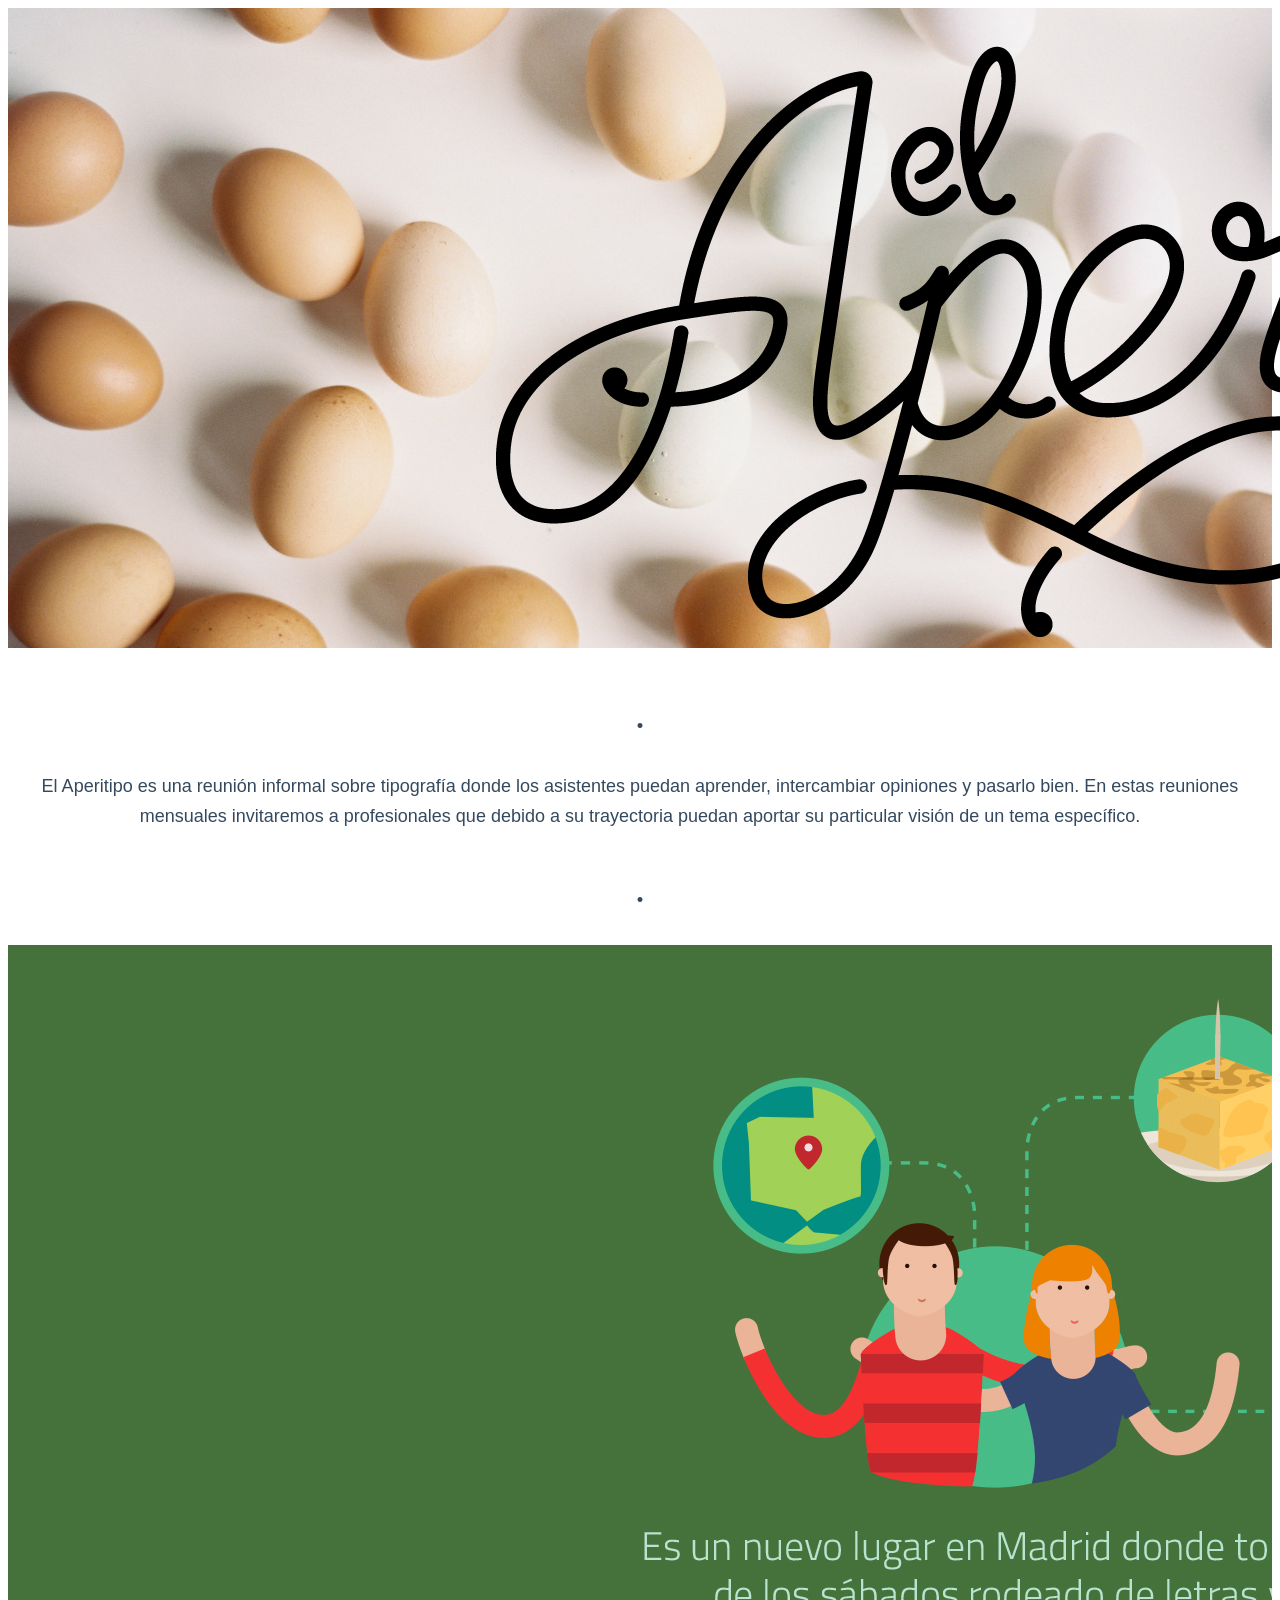
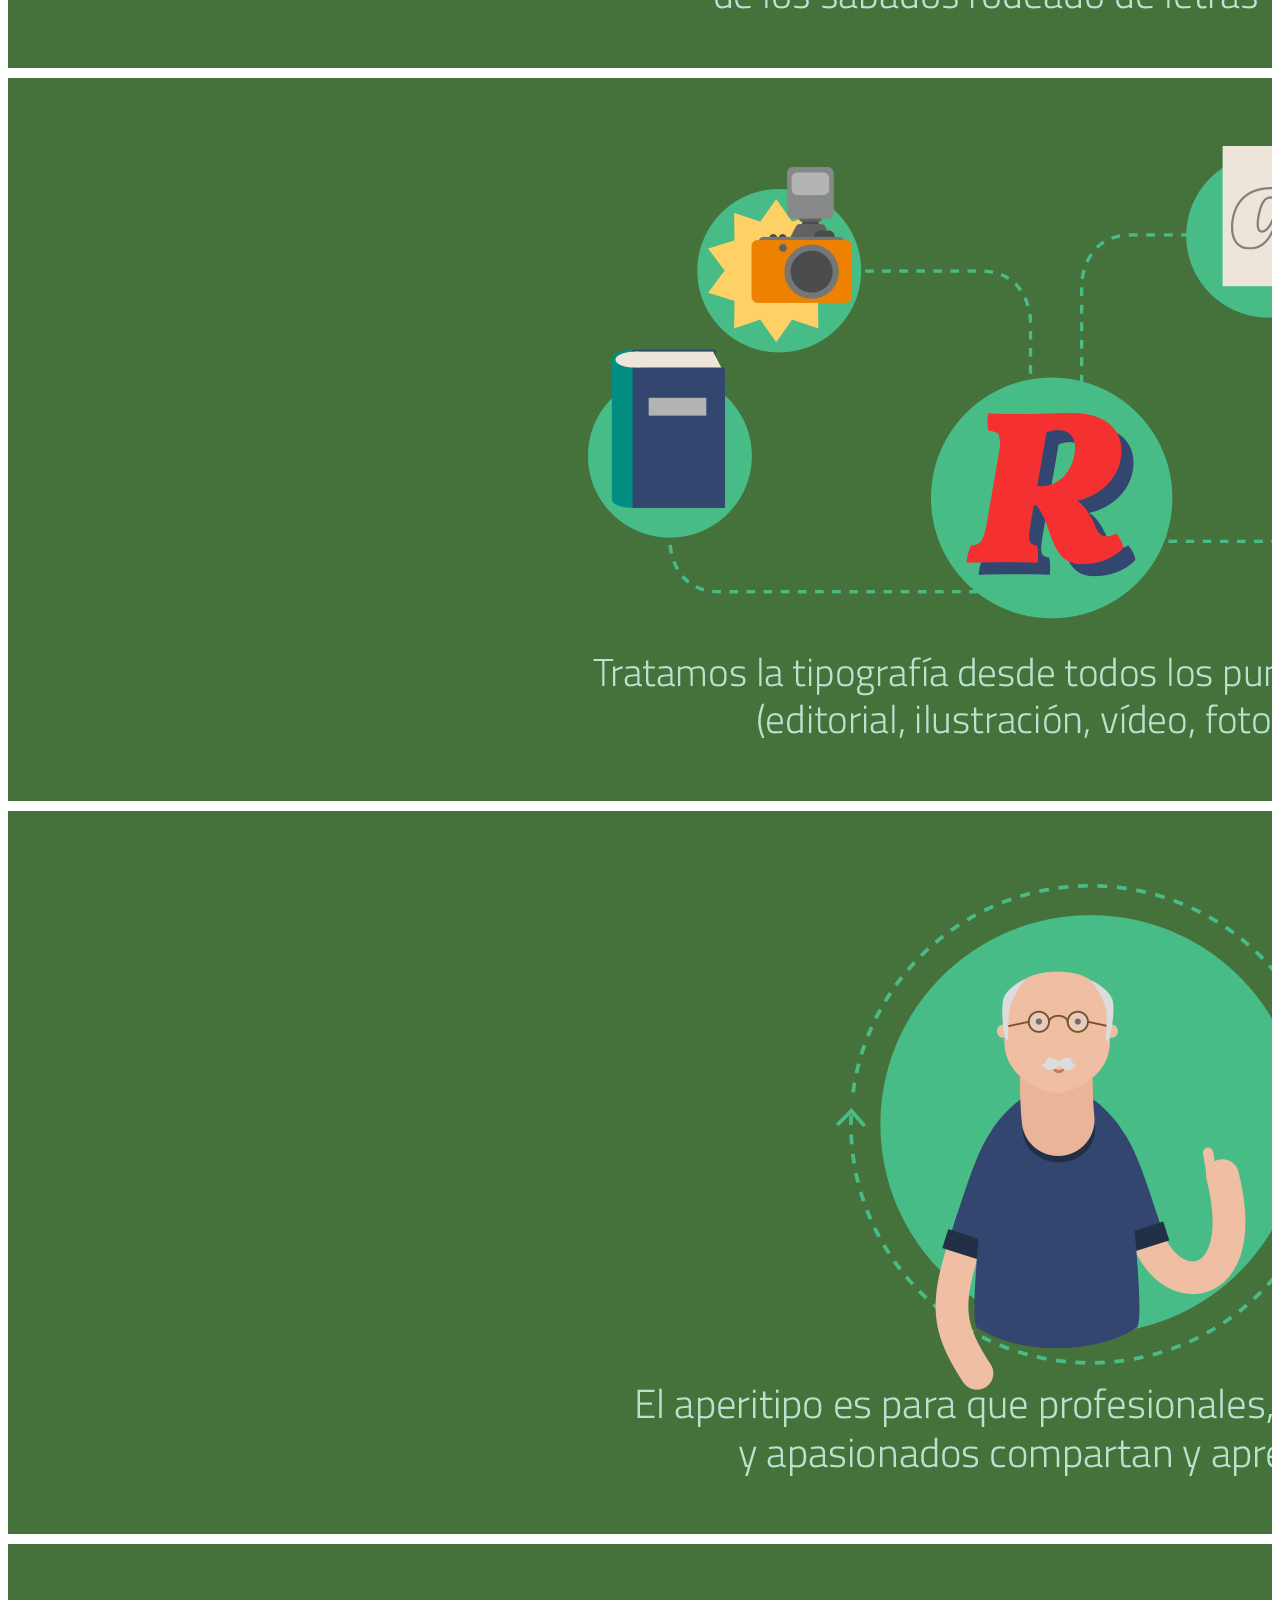
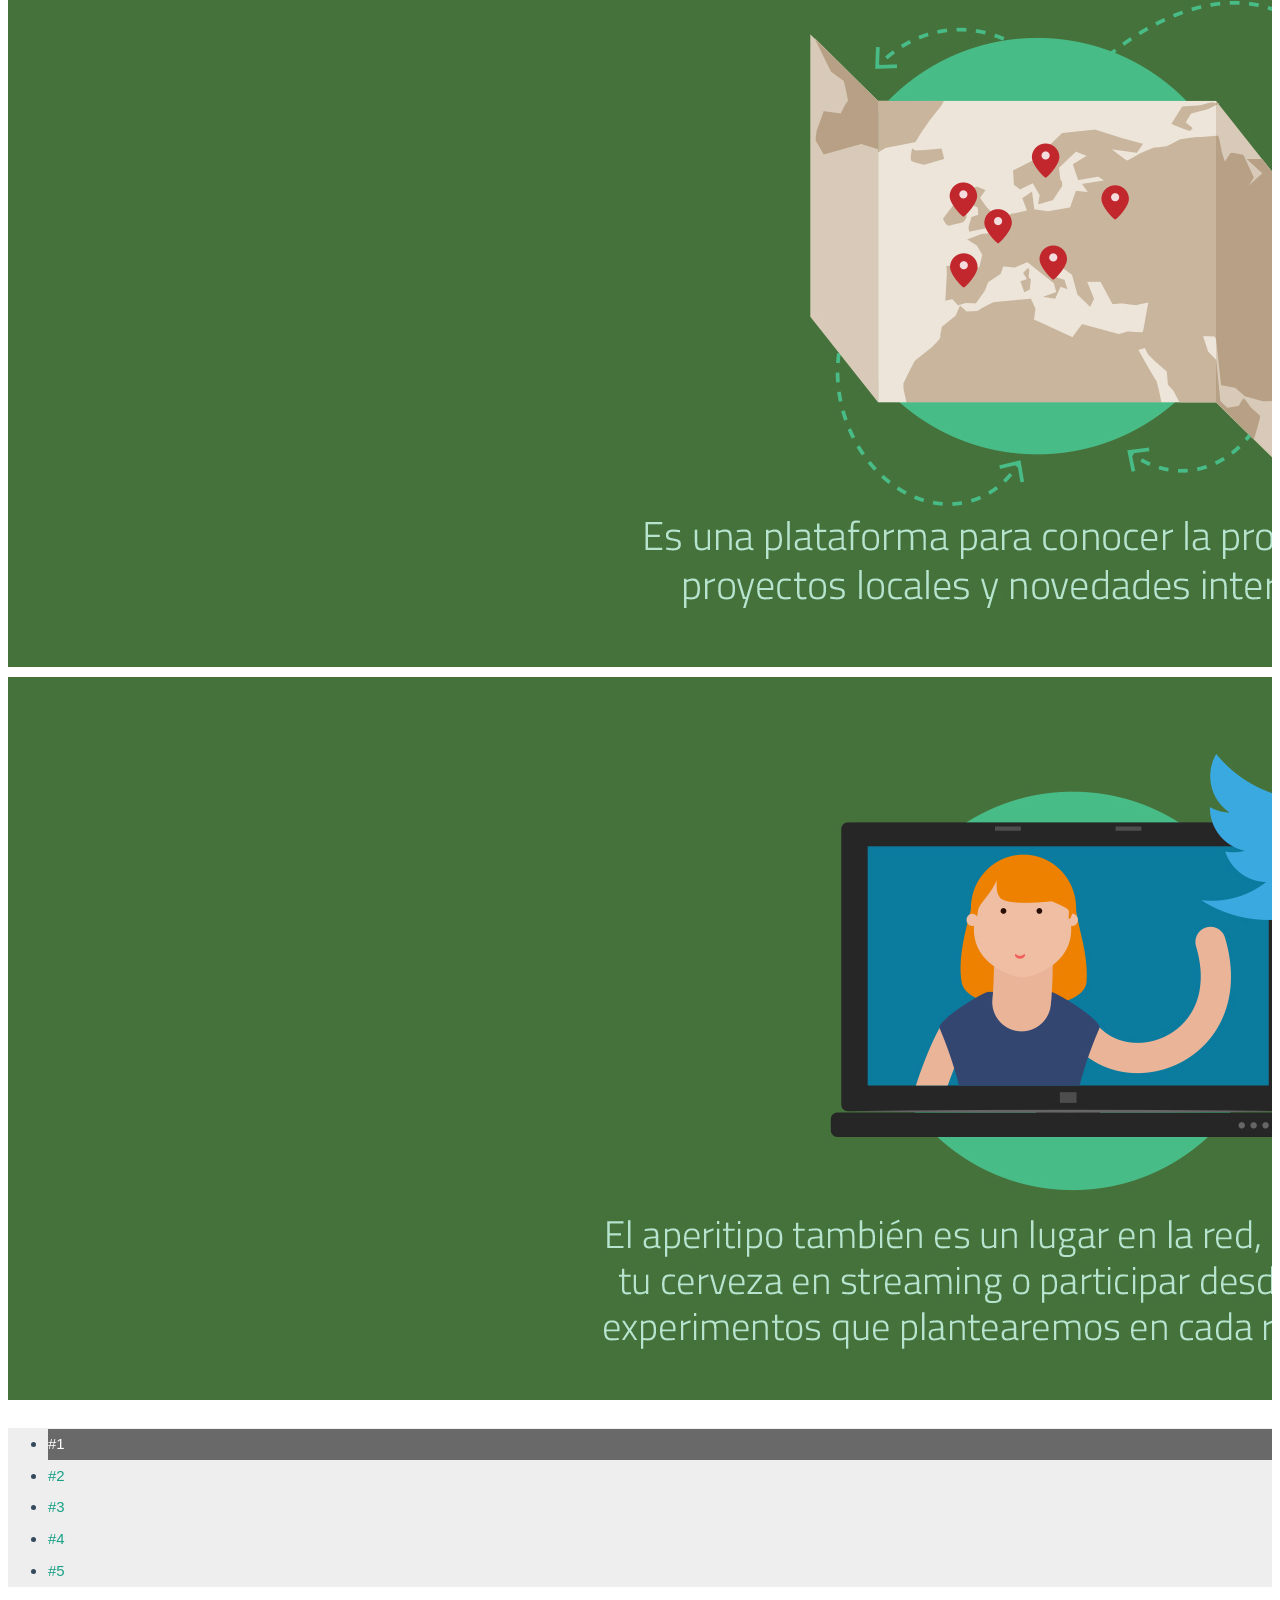
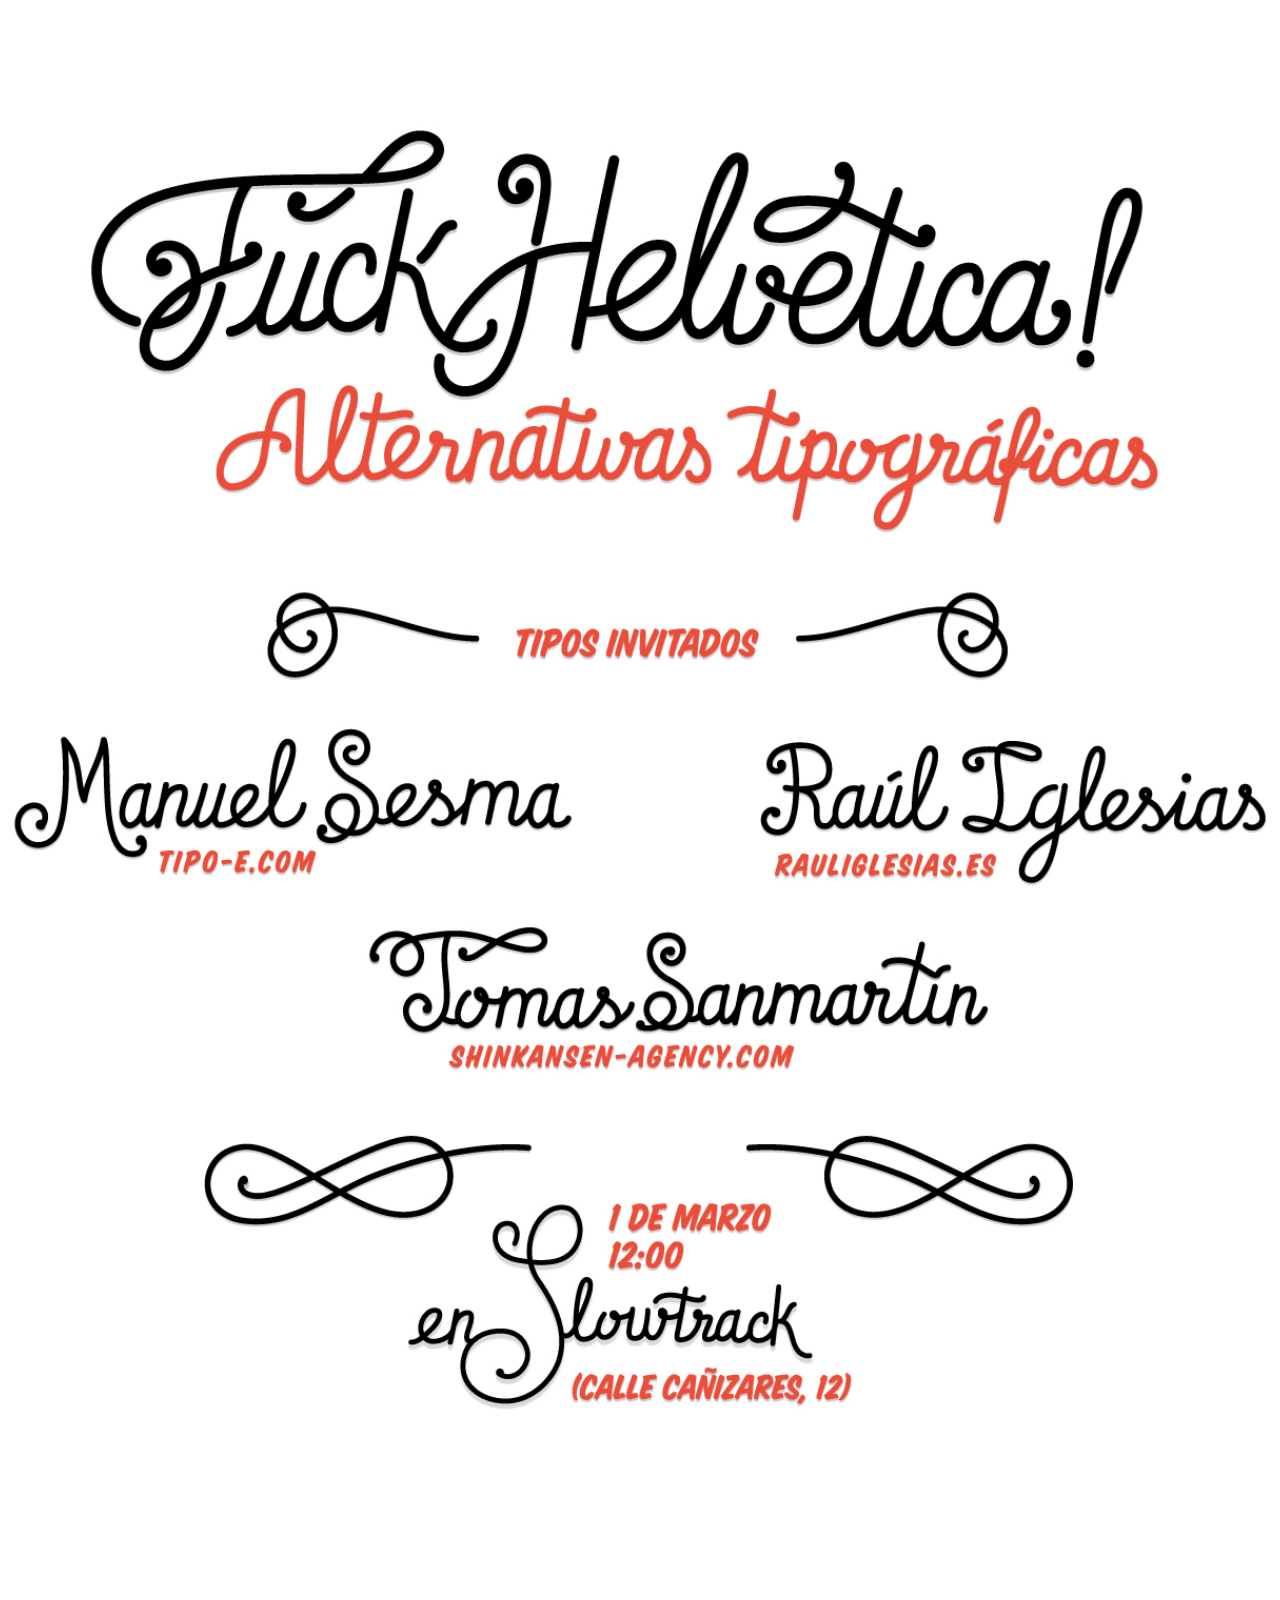
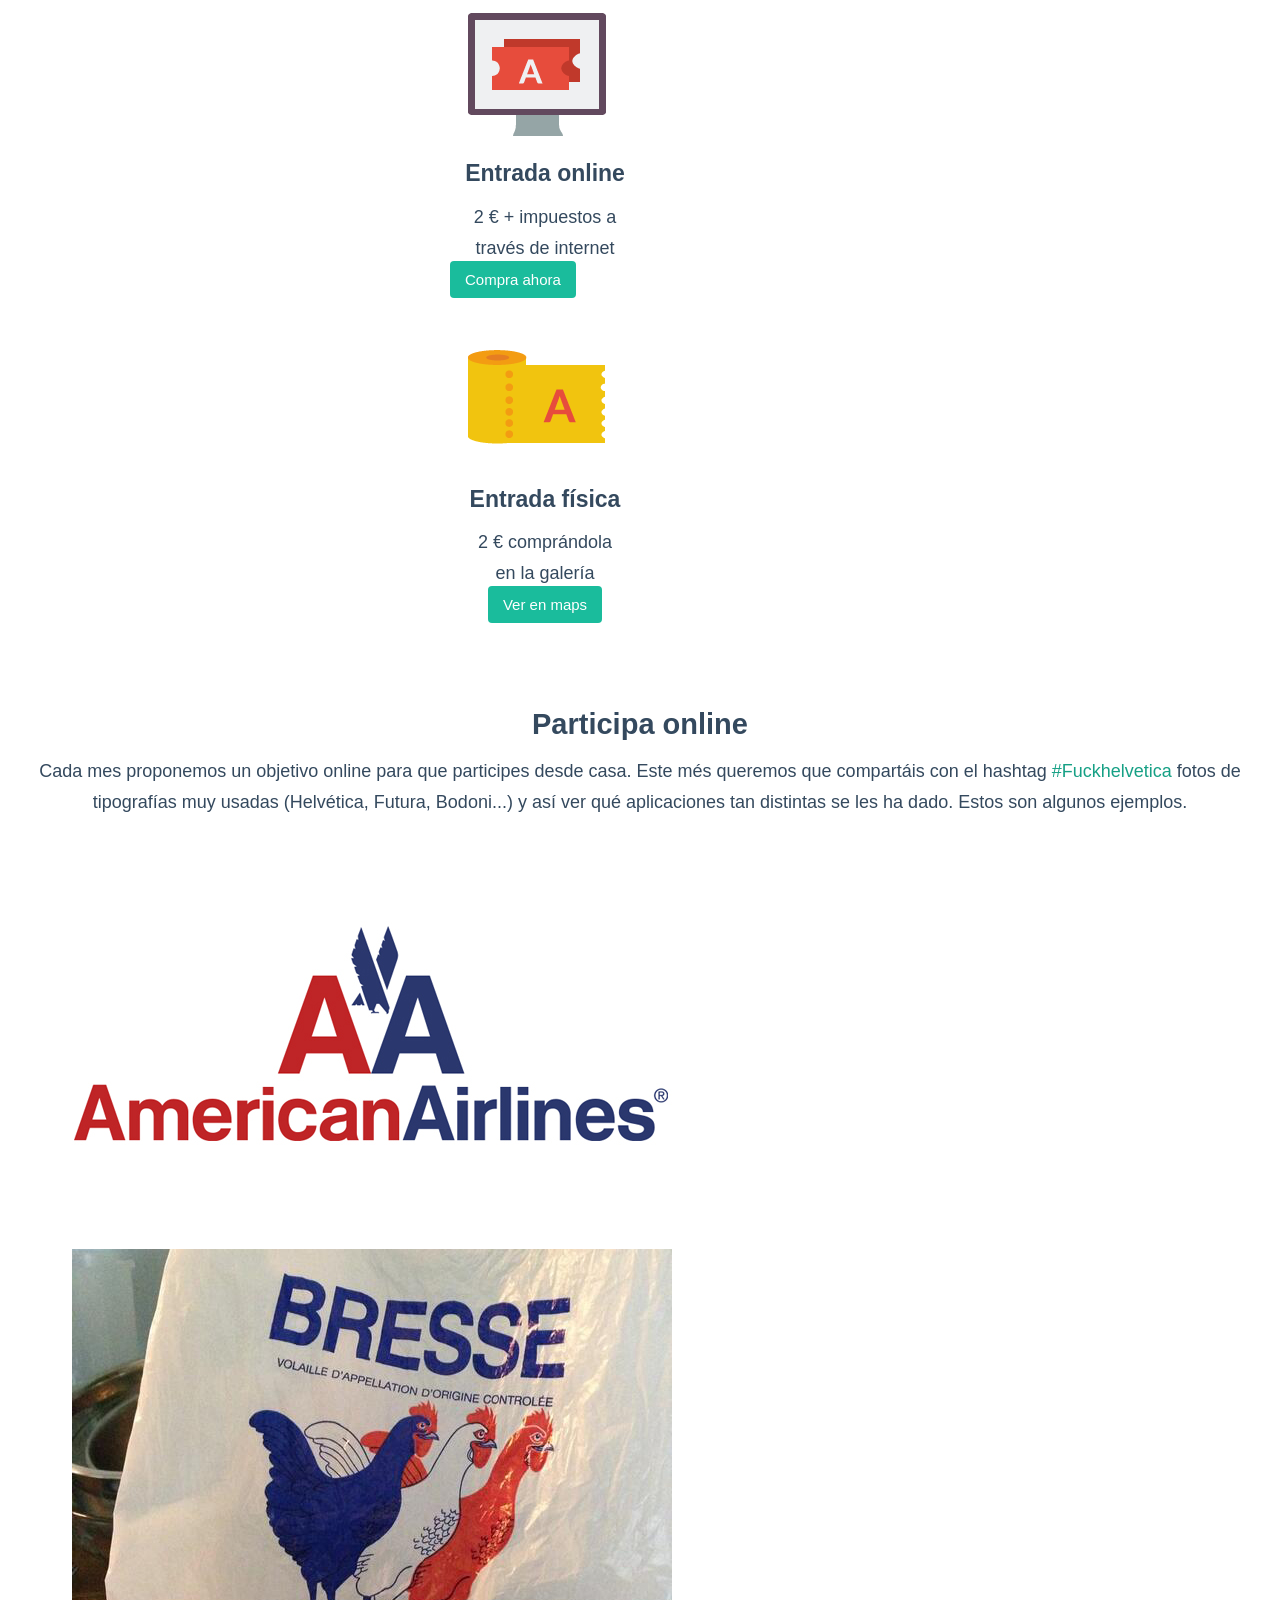
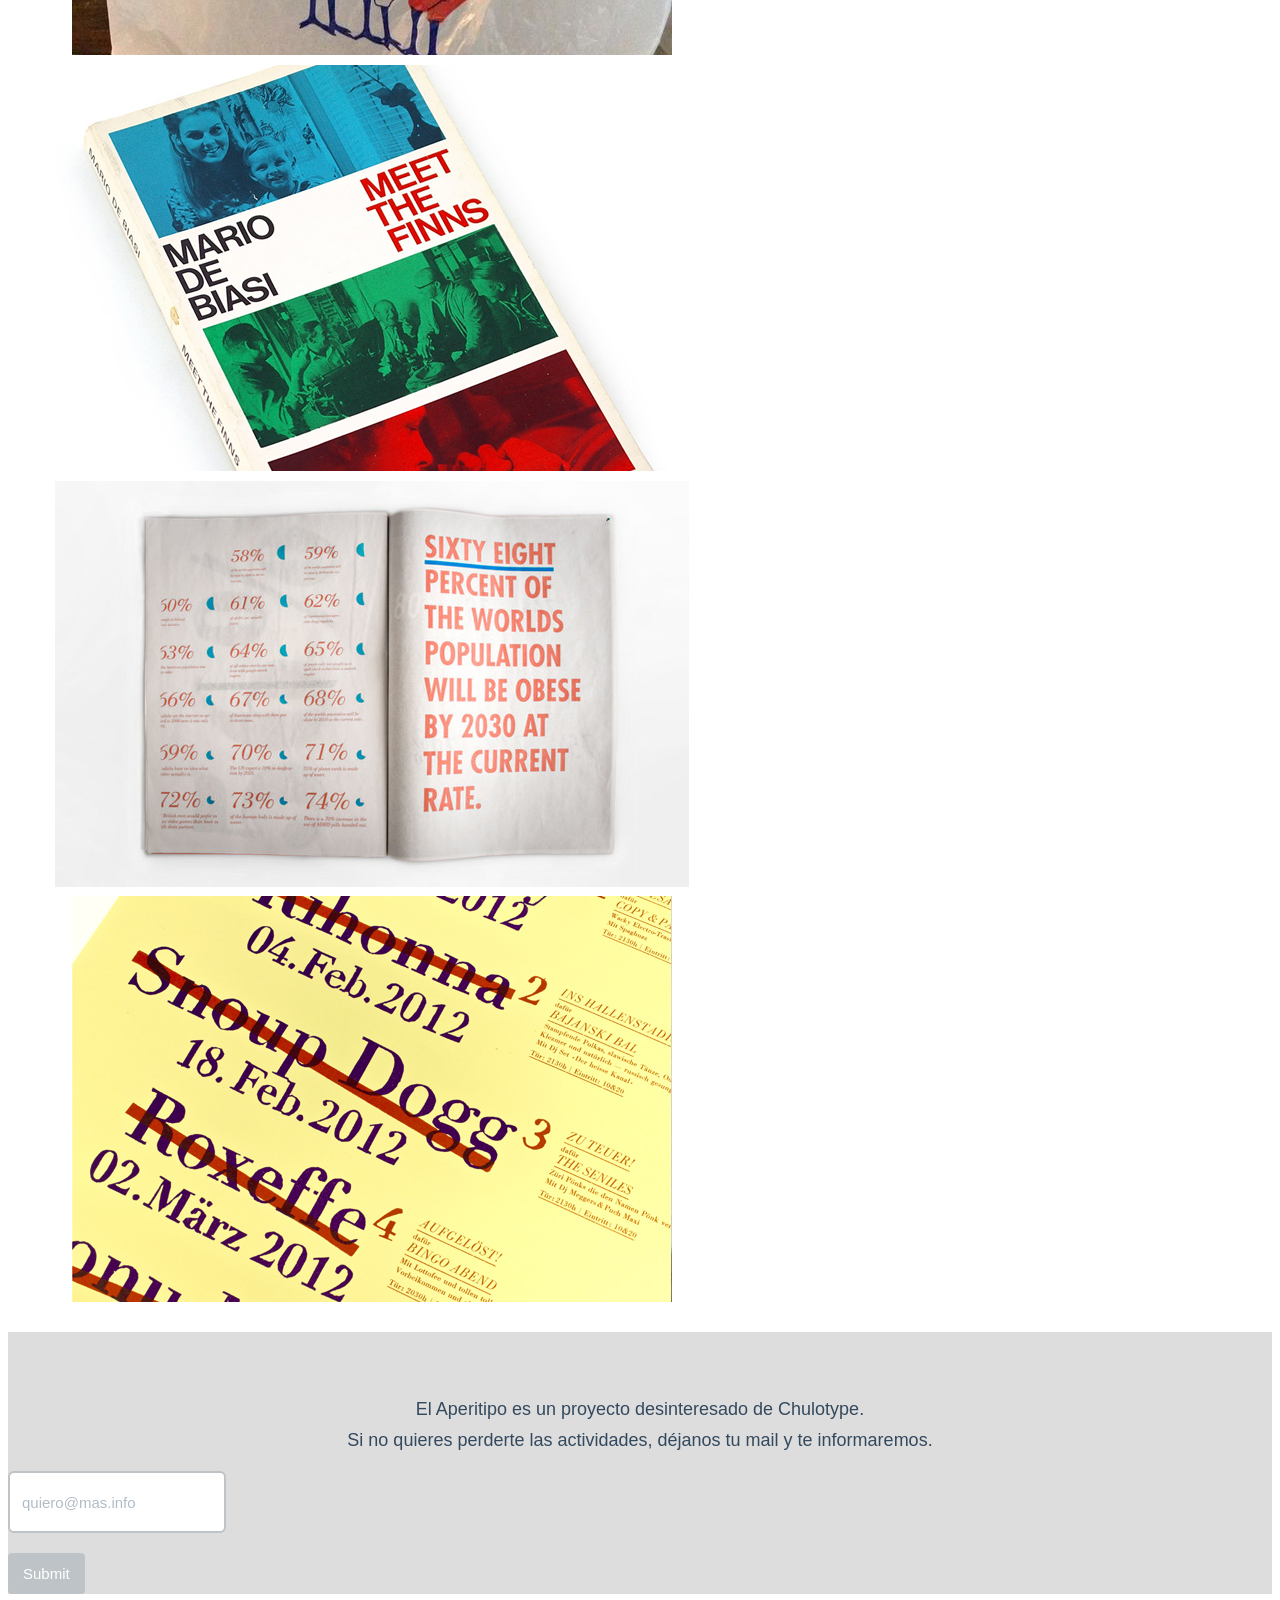
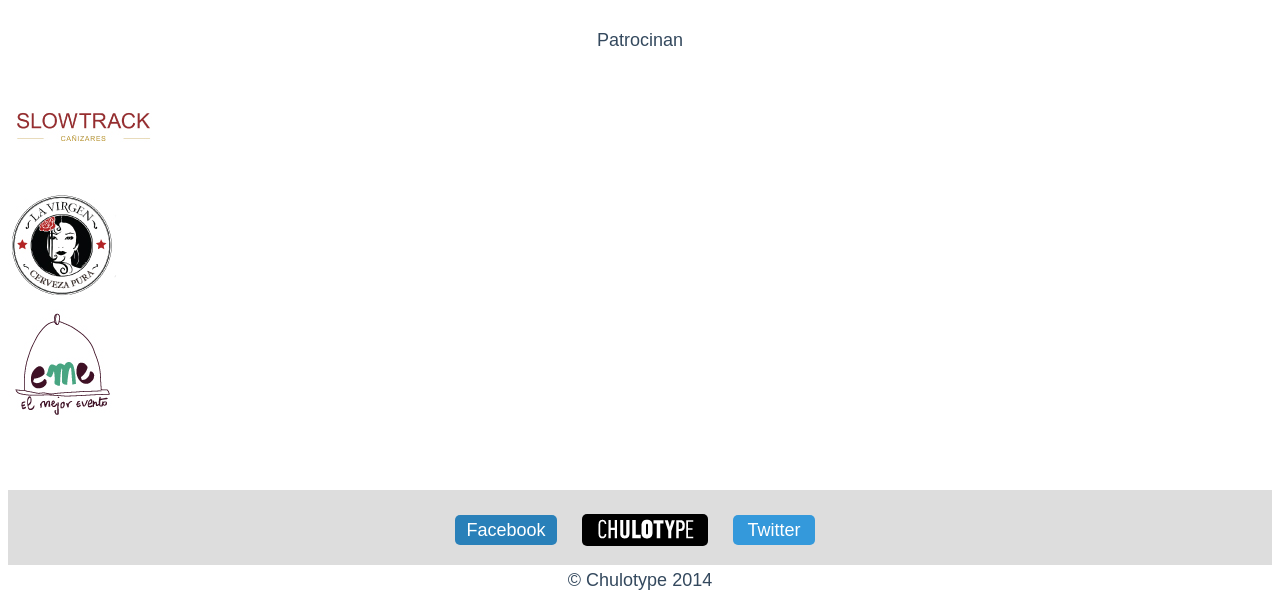
==== index.html @ cc724da4 "a" ====
<!DOCTYPE html>
<html lang="en">
  <head>
    <meta charset="utf-8">
    <meta http-equiv="X-UA-Compatible" content="IE=edge">
    <meta name="viewport" content="width=device-width, initial-scale=1">
    <title>El Aperitipo</title>

    <!-- Bootstrap -->
    <link href="css/bootstrap.min.css" rel="stylesheet">
     <link href="css/flat-ui.css" rel="stylesheet">
     <link href="css/main.css" rel="stylesheet">

     <link rel="shortcut icon" href="img/favicon.ico">

    <!-- HTML5 Shim and Respond.js IE8 support of HTML5 elements and media queries -->
    <!-- WARNING: Respond.js doesn't work if you view the page via file:// -->
    <!--[if lt IE 9]>
      <script src="https://oss.maxcdn.com/libs/html5shiv/3.7.0/html5shiv.js"></script>
      <script src="https://oss.maxcdn.com/libs/respond.js/1.4.2/respond.min.js"></script>
    <![endif]-->
  </head>
  <body>

    <div> 
      <img class="topimg" src="img/header.jpg" />
      <div class="toppngcontainer col-sm-8"> <img class="toppng img-responsive center-block" src="img/aperitipo.png"></div>
	  <a class="facebook" href="https://facebook.com/chulotype"><img src="img/facebook.png" /></a>
	  <a class="twitter" href="https://twitter.com/chulotype"><img src="img/twitter.png" /></a>
    <a class="entradas" href="https://twitter.com/chulotype">Entradas</a>
	  <!-- <div class="twitter">T</div> Could be also a div, or whatever. -->
    </div>

<!-- inicio nav -->

    <!-- <div class="container col-md-8 col-md-offset-2 col-sm-8 col-sm-offset-2 col-xs-12" style="margin-top:20px;">
      <div class="header">
        <ul class="nav nav-pills pull-right">
          <li class="active"><a href="#">Home</a></li>
          <li><a href="#">About</a></li>
          <li><a href="#">Contact</a></li>
        </ul>
        <h3 class="text-muted">Project name</h3>
      </div>
    </div> -->
<!-- FIN nav -->


<!-- <div class="container col-md-8 col-md-offset-2 col-sm-8 col-sm-offset-2 col-xs-12"> -->
<div class="container col-md-12 col-sm-12 col-xs-12 col-lg-12">

      <div class="row marketing">
        <div class="col-xs-10 col-xs-offset-1 col-sm-10 col-sm-offset-1 col-md-6 col-md-offset-3 col-lg-6 col-lg-offset-3">
          <p class="centrado margintop puntito">.</p>
          <p class="centrado margintop">El Aperitipo es una reunión informal sobre tipografía donde los asistentes puedan aprender, intercambiar opiniones y pasarlo bien. En estas reuniones mensuales invitaremos a profesionales que debido a su trayectoria puedan aportar su particular visión de un tema específico.</p>
          <p class="centrado margintop marginbottom puntito">.</p>
        </div>
      </div>

<!-- <div class="container col-xs-12 col-xs-offset-0 col-sm-10 col-sm-offset-1 col-md-10 col-md-offset-1 col-lg-9 col-lg-offset-1"> -->
    <div id="myCarousel" class="carousel slide" data-ride="carousel">
    
      <!-- Wrapper for slides -->
      <div class="carousel-inner">
      
        <div class="item active">
          <img src="img/ilus1.jpg">
           <div class="carousel-caption">
            <!-- <h3>Headline</h3>
            <p>Lorem ipsum dolor sit amet, consetetur sadipscing elitr, sed diam nonumy eirmod tempor invidunt ut labore et dolore magna aliquyam erat, sed diam voluptua. Lorem ipsum dolor sit amet, consetetur sadipscing elitr, sed diam nonumy eirmod tempor invidunt ut labore et dolore magna aliquyam erat, sed diam voluptua. <a href="http://sevenx.de/demo/bootstrap-carousel/" target="_blank" class="label label-danger">Bootstrap 3 - Carousel Collection</a></p> -->
          </div>
        </div><!-- End Item -->
 
         <div class="item">
          <img src="img/ilus2.jpg">
           <div class="carousel-caption">
            <!-- <h3>Headline</h3>
            <p>Lorem ipsum dolor sit amet, consetetur sadipscing elitr, sed diam nonumy eirmod tempor invidunt ut labore et dolore magna aliquyam erat, sed diam voluptua. Lorem ipsum dolor sit amet, consetetur sadipscing elitr, sed diam nonumy eirmod tempor invidunt ut labore et dolore magna aliquyam erat, sed diam voluptua. <a href="http://sevenx.de/demo/bootstrap-carousel/" target="_blank" class="label label-danger">Bootstrap 3 - Carousel Collection</a></p> -->
          </div>
        </div><!-- End Item -->
        
        <div class="item">
          <img src="img/ilus3.jpg">
           <div class="carousel-caption">
            <!-- <h3>Headline</h3>
            <p>Lorem ipsum dolor sit amet, consetetur sadipscing elitr, sed diam nonumy eirmod tempor invidunt ut labore et dolore magna aliquyam erat, sed diam voluptua. Lorem ipsum dolor sit amet, consetetur sadipscing elitr, sed diam nonumy eirmod tempor invidunt ut labore et dolore magna aliquyam erat, sed diam voluptua. <a href="http://sevenx.de/demo/bootstrap-carousel/" target="_blank" class="label label-danger">Bootstrap 3 - Carousel Collection</a></p> -->
          </div>
        </div><!-- End Item -->
        
        <div class="item">
          <img src="img/ilus4.jpg">
           <div class="carousel-caption">
            <!-- <h3>Headline</h3>
            <p>Lorem ipsum dolor sit amet, consetetur sadipscing elitr, sed diam nonumy eirmod tempor invidunt ut labore et dolore magna aliquyam erat, sed diam voluptua. Lorem ipsum dolor sit amet, consetetur sadipscing elitr, sed diam nonumy eirmod tempor invidunt ut labore et dolore magna aliquyam erat, sed diam voluptua.</p> -->
          </div>
        </div><!-- End Item -->

        <div class="item">
          <img src="img/ilus5.jpg">
           <div class="carousel-caption">
            <!-- <h3>sexto</h3>
            <p>Lorem ipsum dolor sit amet, consetetur sadipscing elitr, sed diam nonumy eirmod tempor invidunt ut labore et dolore magna aliquyam erat, sed diam voluptua. Lorem ipsum dolor sit amet, consetetur sadipscing elitr, sed diam nonumy eirmod tempor invidunt ut labore et dolore magna aliquyam erat, sed diam voluptua.</p> -->
          </div>
        </div><!-- End Item -->
                
      </div><!-- End Carousel Inner -->


      <ul class="nav nav-pills nav-justified">
          <li data-target="#myCarousel" data-slide-to="0" class="active"><a href="#"><small>#1</small></a></li>
          <li data-target="#myCarousel" data-slide-to="1"><a href="#"><small>#2</small></a></li>
          <li data-target="#myCarousel" data-slide-to="2"><a href="#"><small>#3</small></a></li>
          <li data-target="#myCarousel" data-slide-to="3"><a href="#"><small>#4</small></a></li>
          <li data-target="#myCarousel" data-slide-to="4"><a href="#"><small>#5</small></a></li>
        </ul>


    </div><!-- End Carousel -->
<!-- </div> -->


    </div>

<!-- Cuadros de compra -->


<div class="container marginbottom col-md-8 col-md-offset-2 col-sm-8 col-sm-offset-2 col-xs-12">
<img class="centerimg margintop" src="img/programa.jpg" /></br></br></br>
</div>

<div class="container jumbies">

<div class="jumbiecenterer">

<div class="jumbotron jumby col-md-4 col-sm-4 col-xs-4 column productbox">
    <img src="img/online.png" class="img-responsive">
    <h5 class="producttitle centrado" style="font-size: 23px;">Entrada online</h5>
    <div class="productprice"></div><div class="pricetext centrado">2 € + impuestos a través de internet</div>
	<a href="https://chulotype.yapsody.com/" class="btn btn-primary btn-large btn-block" style="margin-top:10px;" role="button">Compra ahora</a>
</div>

<div class="interjumby col-md-4 col-sm-4 col-xs-4 column productbox">
</div>

<div class="jumbotron jumby col-md-4 col-sm-4 col-xs-4 column productbox">
    <img src="img/galeria.png" class="img-responsive">
    <h5 class="producttitle centrado" style="font-size: 23px;">Entrada física</h5>
    <div class="productprice"></div><div class="pricetext centrado">2 € comprándola
	</br>en la galería</div>
	<center><a href="https://www.google.es/maps/place/SLOWTRACK+Ca%C3%B1izares/@40.4126162,-3.7017175,17z/data=!3m1!4b1!4m2!3m1!1s0xd42262aa189a7a5:0xead72987119f7bb1" class="btn btn-primary btn-large btn-block" style="margin-top:10px;" role="button">Ver en maps</a></center>

</div>

</div>

</div>

<!-- FIN cuadros de compra -->

<div class="container col-md-8 col-md-offset-2 col-sm-8 col-sm-offset-2 col-xs-12">

      <div class="row marketing">
        <div class="col-xs-10 col-xs-offset-1 col-sm-10 col-sm-offset-1 col-md-10 col-md-offset-1 col-lg-10 col-lg-offset-1">
          <h4 class="centrado"></br></br>Participa online</h4>
          <p class="centrado">Cada mes proponemos un objetivo online para que participes desde casa. Este més queremos que compartáis con el hashtag <a href="https://twitter.com/search?q=%23Fuckhelvetica&src=hash">#Fuckhelvetica</a> fotos de tipografías muy usadas (Helvética, Futura, Bodoni...) y así ver qué aplicaciones tan distintas se les ha dado. Estos son algunos ejemplos.</p>
</div>

<div class="container marginbottom col-md-12 col-sm-12 col-xs-12 col-lg-12">		
<div id="myCarousel" class="carousel slide marginbottom" data-ride="carousel">
    
      <!-- Wrapper for slides -->
      <div class="carousel-inner">
      
        <div class="item active">
          <img src="img/helvetica1.jpg">
           <div class="carousel-caption">
            <!-- <h3>Headline</h3>
            <p>Lorem ipsum dolor sit amet, consetetur sadipscing elitr, sed diam nonumy eirmod tempor invidunt ut labore et dolore magna aliquyam erat, sed diam voluptua. Lorem ipsum dolor sit amet, consetetur sadipscing elitr, sed diam nonumy eirmod tempor invidunt ut labore et dolore magna aliquyam erat, sed diam voluptua. <a href="http://sevenx.de/demo/bootstrap-carousel/" target="_blank" class="label label-danger">Bootstrap 3 - Carousel Collection</a></p> -->
          </div>
        </div><!-- End Item -->
 
         <div class="item">
          <img src="img/helvetica2.jpg">
           <div class="carousel-caption">
            <!-- <h3>Headline</h3>
            <p>Lorem ipsum dolor sit amet, consetetur sadipscing elitr, sed diam nonumy eirmod tempor invidunt ut labore et dolore magna aliquyam erat, sed diam voluptua. Lorem ipsum dolor sit amet, consetetur sadipscing elitr, sed diam nonumy eirmod tempor invidunt ut labore et dolore magna aliquyam erat, sed diam voluptua. <a href="http://sevenx.de/demo/bootstrap-carousel/" target="_blank" class="label label-danger">Bootstrap 3 - Carousel Collection</a></p> -->
          </div>
        </div><!-- End Item -->
        
        <div class="item">
          <img src="img/helvetica3.jpg">
           <div class="carousel-caption">
            <!-- <h3>Headline</h3>
            <p>Lorem ipsum dolor sit amet, consetetur sadipscing elitr, sed diam nonumy eirmod tempor invidunt ut labore et dolore magna aliquyam erat, sed diam voluptua. Lorem ipsum dolor sit amet, consetetur sadipscing elitr, sed diam nonumy eirmod tempor invidunt ut labore et dolore magna aliquyam erat, sed diam voluptua. <a href="http://sevenx.de/demo/bootstrap-carousel/" target="_blank" class="label label-danger">Bootstrap 3 - Carousel Collection</a></p> -->
          </div>
        </div><!-- End Item -->
        
        <div class="item">
          <img src="img/helvetica4.jpg">
           <div class="carousel-caption">
            <!-- <h3>Headline</h3>
            <p>Lorem ipsum dolor sit amet, consetetur sadipscing elitr, sed diam nonumy eirmod tempor invidunt ut labore et dolore magna aliquyam erat, sed diam voluptua. Lorem ipsum dolor sit amet, consetetur sadipscing elitr, sed diam nonumy eirmod tempor invidunt ut labore et dolore magna aliquyam erat, sed diam voluptua.</p> -->
          </div>
        </div><!-- End Item -->

        <div class="item">
          <img src="img/helvetica5.jpg">
           <div class="carousel-caption">
            <!-- <h3>sexto</h3>
            <p>Lorem ipsum dolor sit amet, consetetur sadipscing elitr, sed diam nonumy eirmod tempor invidunt ut labore et dolore magna aliquyam erat, sed diam voluptua. Lorem ipsum dolor sit amet, consetetur sadipscing elitr, sed diam nonumy eirmod tempor invidunt ut labore et dolore magna aliquyam erat, sed diam voluptua.</p> -->
          </div>
        </div><!-- End Item -->
                
      </div><!-- End Carousel Inner -->


      <!-- <ul class="nav nav-pills nav-justified"><
          <li data-target="#myCarousel" data-slide-to="0"><a href="#"><small>#1</small></a></li>
          <li data-target="#myCarousel" data-slide-to="1"><a href="#"><small>#2</small></a></li>
          <li data-target="#myCarousel" data-slide-to="2"><a href="#"><small>#3</small></a></li>
          <li data-target="#myCarousel" data-slide-to="3"><a href="#"><small>#4</small></a></li>
          <li data-target="#myCarousel" data-slide-to="4"><a href="#"><small>#5</small></a></li>
        </ul> -->


    </div><!-- End Carousel -->


        </div>

      </div>
</div>

<div class="container full-width gris col-md-8 col-sm-8 col-xs-12">

      <div class="row marketing">
        <div class="col-xs-10 col-xs-offset-1 col-sm-10 col-sm-offset-1 col-md-10 col-md-offset-1 col-lg-10 col-lg-offset-1">
		
		<p class="centrado"></br></br>El Aperitipo es un proyecto desinteresado de Chulotype.</br>Si no quieres perderte las actividades, déjanos tu mail y te informaremos.</p>
    
    <form role="form">
  <div id="forminput" class="form-group col-xs-8 col-xs-offset-1 col-sm-8 col-sm-offset-1 col-md-8 col-md-offset-2 col-lg-8 col-lg-offset-2">
    <!-- <label for="exampleInputEmail1">Email address</label> -->
    <input type="email" class="form-control" id="exampleInputEmail1" placeholder="quiero@mas.info">
    </br>
  </div>
  
  <button type="submit" class="btn btn-default">Submit</button>
</form>
		
        </div>

      </div>
</div>

<!-- Streaming -->

<!-- <div id="cajafoto" class="container col-md-8 col-sm-8 col-xs-12">

      <div class="row marketing">
        <div class="col-xs-10 col-xs-offset-1 col-sm-10 col-sm-offset-1 col-md-10 col-md-offset-1 col-lg-10 col-lg-offset-1">
    
    <h4 class="centrado">Síguelo en streaming</h4>
    <p class="centrado"></br></br>El Aperitipo es un proyecto desinteresado de Chulotype.</br>Si no quieres perderte las actividades, déjanos tu mail y te informaremos.</p>
    
        </div>

      </div>
</div> -->

<!-- FIN treaming -->


<div class="row marketing col-xs-10 col-xs-offset-1 col-sm-10 col-sm-offset-1 col-md-10 col-md-offset-1 col-lg-10 col-lg-offset-1">

      
          <p class="centrado"></br>Patrocinan</p>
          <div class="col-xs-2 col-xs-offset-0 col-sm-2 col-sm-offset-2 col-md-2 col-md-offset-2 col-lg-2 col-lg-offset-2">
          	<a href="http://www.slowtracksociety.com/"><img src="img/logo-slow.jpg"></a>
          </div>

          <div class="col-xs-2 col-xs-offset-1 col-sm-2 col-sm-offset-1 col-md-2 col-md-offset-1 col-lg-2 col-lg-offset-1">
          	<a href="http://www.cervezaslavirgen.com/"><img src="img/logo-lavirgen.jpg"></a>
          </div>

          <div class="col-xs-2 col-xs-offset-1 col-sm-2 col-sm-offset-1 col-md-2 col-md-offset-1 col-lg-2 col-lg-offset-1">
          	<a href="https://www.facebook.com/eme.elmejorevento"><img src="img/logo-eme.jpg"></a></br></br>
          </br>
          </div>


		</div>
		</div>
</div>


<div class="container bottomlinks full-width gris col-xs-12">

    <div class="bottomlinks-centercontainer">
	
	<div class="bottomlinks-centerer">
    <a class="facebooklarge" href="https://facebook.com/chulotype">Facebook</a>
    <a class="chulotype" href="https://twitter.com/chulotype"><img src="img/chulotype.png" /></a>
    <a class="twitterlarge" href="https://twitter.com/chulotype">Twitter</a>
	</div>
	
    </div>
</div>


<!-- Footer -->
<div class="container centrado col-md-8 col-md-offset-2 col-sm-8 col-sm-offset-2 col-xs-12">
      <div class="footer">
        <p>© Chulotype 2014</p>
      </div>

</div>

    <!-- jQuery (necessary for Bootstrap's JavaScript plugins) -->
    <!--<script src="https://code.jquery.com/jquery.js"></script> -->
    <!-- Include all compiled plugins (below), or include individual files as needed -->
    <!--<script src="js/bootstrap.min.js"></script> -->

  <!-- Load JS here for greater good =============================-->
    <script src="js/jquery-1.8.3.min.js"></script>
	<script src="js/tabbed-slider-carousel.js"></script>
    <script src="js/jquery-ui-1.10.3.custom.min.js"></script>
    <script src="js/jquery.ui.touch-punch.min.js"></script>
    <script src="js/bootstrap.min.js"></script>
    <script src="js/flatui-checkbox.js"></script>
    <script src="js/flatui-radio.js"></script>
    <script src="js/jquery.tagsinput.js"></script>
    <script src="js/jquery.placeholder.js"></script>
    <script src="js/jquery.stacktable.js"></script>
    <script src="js/application.js"></script>


  </body>
</html>
---- css/flat-ui.css ----
@font-face {
  font-family: 'Lato';
  src: url('../fonts/lato/lato-black.eot');
  src: url('../fonts/lato/lato-black.eot?#iefix') format('embedded-opentype'), url('../fonts/lato/lato-black.woff') format('woff'), url('../fonts/lato/lato-black.ttf') format('truetype'), url('../fonts/lato/lato-black.svg#latoblack') format('svg');
  font-weight: 900;
  font-style: normal;
}
@font-face {
  font-family: 'Lato';
  src: url('../fonts/lato/lato-bold.eot');
  src: url('../fonts/lato/lato-bold.eot?#iefix') format('embedded-opentype'), url('../fonts/lato/lato-bold.woff') format('woff'), url('../fonts/lato/lato-bold.ttf') format('truetype'), url('../fonts/lato/lato-bold.svg#latobold') format('svg');
  font-weight: bold;
  font-style: normal;
}
@font-face {
  font-family: 'Lato';
  src: url('../fonts/lato/lato-bolditalic.eot');
  src: url('../fonts/lato/lato-bolditalic.eot?#iefix') format('embedded-opentype'), url('../fonts/lato/lato-bolditalic.woff') format('woff'), url('../fonts/lato/lato-bolditalic.ttf') format('truetype'), url('../fonts/lato/lato-bolditalic.svg#latobold-italic') format('svg');
  font-weight: bold;
  font-style: italic;
}
@font-face {
  font-family: 'Lato';
  src: url('../fonts/lato/lato-italic.eot');
  src: url('../fonts/lato/lato-italic.eot?#iefix') format('embedded-opentype'), url('../fonts/lato/lato-italic.woff') format('woff'), url('../fonts/lato/lato-italic.ttf') format('truetype'), url('../fonts/lato/lato-italic.svg#latoitalic') format('svg');
  font-weight: normal;
  font-style: italic;
}
@font-face {
  font-family: 'Lato';
  src: url('../fonts/lato/lato-light.eot');
  src: url('../fonts/lato/lato-light.eot?#iefix') format('embedded-opentype'), url('../fonts/lato/lato-light.woff') format('woff'), url('../fonts/lato/lato-light.ttf') format('truetype'), url('../fonts/lato/lato-light.svg#latolight') format('svg');
  font-weight: 300;
  font-style: normal;
}
@font-face {
  font-family: 'Lato';
  src: url('../fonts/lato/lato-regular.eot');
  src: url('../fonts/lato/lato-regular.eot?#iefix') format('embedded-opentype'), url('../fonts/lato/lato-regular.woff') format('woff'), url('../fonts/lato/lato-regular.ttf') format('truetype'), url('../fonts/lato/lato-regular.svg#latoregular') format('svg');
  font-weight: normal;
  font-style: normal;
}
@font-face {
  font-family: "Flat-UI-Icons";
  src: url('../fonts/flat-ui-icons-regular.eot');
  src: url('../fonts/flat-ui-icons-regular.eot?#iefix') format('embedded-opentype'), url('../fonts/flat-ui-icons-regular.woff') format('woff'), url('../fonts/flat-ui-icons-regular.ttf') format('truetype'), url('../fonts/flat-ui-icons-regular.svg#flat-ui-icons-regular') format('svg');
  font-weight: normal;
  font-style: normal;
}
/* Use the following CSS code if you want to use data attributes for inserting your icons */
[data-icon]:before {
  font-family: 'Flat-UI-Icons';
  content: attr(data-icon);
  speak: none;
  font-weight: normal;
  font-variant: normal;
  text-transform: none;
  -webkit-font-smoothing: antialiased;
  -moz-osx-font-smoothing: grayscale;
}
/* Use the following CSS code if you want to have a class per icon */
/*
Instead of a list of all class selectors,
you can use the generic selector below, but it's slower:
[class*="fui-"] {
*/
.fui-arrow-right,
.fui-arrow-left,
.fui-cmd,
.fui-check-inverted,
.fui-heart,
.fui-location,
.fui-plus,
.fui-check,
.fui-cross,
.fui-list,
.fui-new,
.fui-video,
.fui-photo,
.fui-volume,
.fui-time,
.fui-eye,
.fui-chat,
.fui-search,
.fui-user,
.fui-mail,
.fui-lock,
.fui-gear,
.fui-radio-unchecked,
.fui-radio-checked,
.fui-checkbox-unchecked,
.fui-checkbox-checked,
.fui-calendar-solid,
.fui-pause,
.fui-play,
.fui-check-inverted-2 {
  display: inline-block;
  font-family: 'Flat-UI-Icons';
  speak: none;
  font-style: normal;
  font-weight: normal;
  font-variant: normal;
  text-transform: none;
  -webkit-font-smoothing: antialiased;
  -moz-osx-font-smoothing: grayscale;
}
.fui-arrow-right:before {
  content: "\e02c";
}
.fui-arrow-left:before {
  content: "\e02d";
}
.fui-cmd:before {
  content: "\e02f";
}
.fui-check-inverted:before {
  content: "\e006";
}
.fui-heart:before {
  content: "\e007";
}
.fui-location:before {
  content: "\e008";
}
.fui-plus:before {
  content: "\e009";
}
.fui-check:before {
  content: "\e00a";
}
.fui-cross:before {
  content: "\e00b";
}
.fui-list:before {
  content: "\e00c";
}
.fui-new:before {
  content: "\e00d";
}
.fui-video:before {
  content: "\e00e";
}
.fui-photo:before {
  content: "\e00f";
}
.fui-volume:before {
  content: "\e010";
}
.fui-time:before {
  content: "\e011";
}
.fui-eye:before {
  content: "\e012";
}
.fui-chat:before {
  content: "\e013";
}
.fui-search:before {
  content: "\e01c";
}
.fui-user:before {
  content: "\e01d";
}
.fui-mail:before {
  content: "\e01e";
}
.fui-lock:before {
  content: "\e01f";
}
.fui-gear:before {
  content: "\e024";
}
.fui-radio-unchecked:before {
  content: "\e02b";
}
.fui-radio-checked:before {
  content: "\e032";
}
.fui-checkbox-unchecked:before {
  content: "\e033";
}
.fui-checkbox-checked:before {
  content: "\e034";
}
.fui-calendar-solid:before {
  content: "\e022";
}
.fui-pause:before {
  content: "\e03b";
}
.fui-play:before {
  content: "\e03c";
}
.fui-check-inverted-2:before {
  content: "\e000";
}
.dropdown-arrow-inverse {
  border-bottom-color: #34495e !important;
  border-top-color: #34495e !important;
}
body {
  font-family: "Lato", Helvetica, Arial, sans-serif;
  font-size: 18px;
  line-height: 1.72222;
  color: #34495e;
  background-color: #ffffff;
}
a {
  color: #16a085;
  text-decoration: none;
  -webkit-transition: 0.25s;
  transition: 0.25s;
}
a:hover,
a:focus {
  color: #1abc9c;
  text-decoration: none;
}
a:focus {
  outline: none;
}
.img-rounded {
  border-radius: 6px;
}
.img-thumbnail {
  padding: 4px;
  line-height: 1.72222;
  background-color: #ffffff;
  border: 2px solid #bdc3c7;
  border-radius: 6px;
  -webkit-transition: all 0.25s ease-in-out;
  transition: all 0.25s ease-in-out;
  display: inline-block;
  max-width: 100%;
  height: auto;
}
.img-comment {
  font-size: 15px;
  line-height: 1.2;
  font-style: italic;
  margin: 24px 0;
}
h1,
h2,
h3,
h4,
h5,
h6,
.h1,
.h2,
.h3,
.h4,
.h5,
.h6 {
  font-family: inherit;
  font-weight: 700;
  line-height: 1.1;
  color: inherit;
}
h1 small,
h2 small,
h3 small,
h4 small,
h5 small,
h6 small,
.h1 small,
.h2 small,
.h3 small,
.h4 small,
.h5 small,
.h6 small {
  color: #e7e9ec;
}
h1,
h2,
h3 {
  margin-top: 30px;
  margin-bottom: 15px;
}
h4,
h5,
h6 {
  margin-top: 15px;
  margin-bottom: 15px;
}
h6 {
  font-weight: normal;
}
h1,
.h1 {
  font-size: 61px;
}
h2,
.h2 {
  font-size: 53px;
}
h3,
.h3 {
  font-size: 40px;
}
h4,
.h4 {
  font-size: 29px;
}
h5,
.h5 {
  font-size: 28px;
}
h6,
.h6 {
  font-size: 24px;
}
p {
  font-size: 18px;
  line-height: 1.72222;
  margin: 0 0 15px;
}
.lead {
  margin-bottom: 30px;
  font-size: 28px;
  line-height: 1.46428571;
  font-weight: 300;
}
@media (min-width: 768px) {
  .lead {
    font-size: 30.006px;
  }
}
small,
.small {
  font-size: 83%;
  line-height: 2.067;
}
.text-muted {
  color: #bdc3c7;
}
.text-inverse {
  color: #ffffff;
}
.text-primary {
  color: #1abc9c;
}
a.text-primary:hover {
  color: #15967d;
}
.text-warning {
  color: #f1c40f;
}
a.text-warning:hover {
  color: #c19d0c;
}
.text-danger {
  color: #e74c3c;
}
a.text-danger:hover {
  color: #b93d30;
}
.text-success {
  color: #2ecc71;
}
a.text-success:hover {
  color: #25a35a;
}
.text-info {
  color: #3498db;
}
a.text-info:hover {
  color: #2a7aaf;
}
.bg-primary {
  color: #ffffff;
  background-color: #34495e;
}
a.bg-primary:hover {
  background-color: #222f3d;
}
.bg-success {
  background-color: #dff0d8;
}
a.bg-success:hover {
  background-color: #c1e2b3;
}
.bg-info {
  background-color: #d9edf7;
}
a.bg-info:hover {
  background-color: #afd9ee;
}
.bg-warning {
  background-color: #fcf8e3;
}
a.bg-warning:hover {
  background-color: #f7ecb5;
}
.bg-danger {
  background-color: #f2dede;
}
a.bg-danger:hover {
  background-color: #e4b9b9;
}
.page-header {
  padding-bottom: 14px;
  margin: 60px 0 30px;
  border-bottom: 1px solid #e7e9ec;
}
ul,
ol {
  margin-bottom: 15px;
}
dl {
  margin-bottom: 30px;
}
dt,
dd {
  line-height: 1.72222;
}
@media (min-width: 768px) {
  .dl-horizontal dt {
    width: 160px;
  }
  .dl-horizontal dd {
    margin-left: 180px;
  }
}
abbr[title],
abbr[data-original-title] {
  border-bottom: 1px dotted #bdc3c7;
}
blockquote {
  border-left: 3px solid #e7e9ec;
  padding: 0 0 0 16px;
  margin: 0 0 30px;
}
blockquote p {
  font-size: 20px;
  line-height: 1.55;
  font-weight: normal;
  margin-bottom: .4em;
}
blockquote small,
blockquote .small {
  font-size: 18px;
  line-height: 1.72222;
  font-style: italic;
  color: inherit;
}
blockquote small:before,
blockquote .small:before {
  content: "";
}
blockquote.pull-right {
  padding-right: 16px;
  padding-left: 0;
  border-right: 3px solid #e7e9ec;
  border-left: 0;
}
blockquote.pull-right small:after {
  content: "";
}
address {
  margin-bottom: 30px;
  line-height: 1.72222;
}
code,
kbd,
pre,
samp {
  font-family: Monaco, Menlo, Consolas, "Courier New", monospace;
}
code {
  padding: 2px 6px;
  font-size: 85%;
  color: #c7254e;
  background-color: #f9f2f4;
  border-radius: 4px;
}
kbd {
  padding: 2px 6px;
  font-size: 85%;
  color: #ffffff;
  background-color: #34495e;
  border-radius: 4px;
  box-shadow: none;
}
pre {
  padding: 8px;
  margin: 0 0 15px;
  font-size: 13px;
  line-height: 1.72222;
  color: inherit;
  background-color: #ffffff;
  border: 2px solid #e7e9ec;
  border-radius: 6px;
  white-space: pre;
}
.pre-scrollable {
  max-height: 340px;
}
.thumbnail {
  display: block;
  padding: 4px;
  margin-bottom: 5px;
  line-height: 1.72222;
  background-color: #ffffff;
  border: 2px solid #bdc3c7;
  border-radius: 6px;
  -webkit-transition: all 0.25s ease-in-out;
  transition: all 0.25s ease-in-out;
}
.thumbnail > img,
.thumbnail a > img {
  display: block;
  max-width: 100%;
  height: auto;
  margin-left: auto;
  margin-right: auto;
}
a.thumbnail:hover,
a.thumbnail:focus,
a.thumbnail.active {
  border-color: #16a085;
}
.thumbnail .caption {
  padding: 9px;
  color: #34495e;
}
.btn {
  border: none;
  font-size: 15px;
  font-weight: normal;
  line-height: 1.4;
  border-radius: 4px;
  padding: 10px 15px;
  -webkit-font-smoothing: subpixel-antialiased;
  -webkit-transition: border .25s linear, color .25s linear, background-color .25s linear;
  transition: border .25s linear, color .25s linear, background-color .25s linear;
}
.btn:hover,
.btn:focus {
  outline: none;
  color: #ffffff;
}
.btn:active,
.btn.active {
  outline: none;
  -webkit-box-shadow: none;
  box-shadow: none;
}
.btn.disabled,
.btn[disabled],
fieldset[disabled] .btn {
  background-color: #bdc3c7;
  color: rgba(255, 255, 255, 0.75);
  opacity: 0.7;
  filter: alpha(opacity=70);
}
.btn > [class^="fui-"] {
  margin: 0 1px;
  position: relative;
  line-height: 1;
  top: 1px;
}
.btn-xs.btn > [class^="fui-"] {
  font-size: 11px;
  top: 0;
}
.btn-hg.btn > [class^="fui-"] {
  top: 2px;
}
.btn-default {
  color: #ffffff;
  background-color: #bdc3c7;
}
.btn-default:hover,
.btn-default:focus,
.btn-default:active,
.btn-default.active,
.open .dropdown-toggle.btn-default {
  color: #ffffff;
  background-color: #cacfd2;
  border-color: #cacfd2;
}
.btn-default:active,
.btn-default.active,
.open .dropdown-toggle.btn-default {
  background: #a1a6a9;
  border-color: #a1a6a9;
}
.btn-default.disabled,
.btn-default[disabled],
fieldset[disabled] .btn-default,
.btn-default.disabled:hover,
.btn-default[disabled]:hover,
fieldset[disabled] .btn-default:hover,
.btn-default.disabled:focus,
.btn-default[disabled]:focus,
fieldset[disabled] .btn-default:focus,
.btn-default.disabled:active,
.btn-default[disabled]:active,
fieldset[disabled] .btn-default:active,
.btn-default.disabled.active,
.btn-default[disabled].active,
fieldset[disabled] .btn-default.active {
  background-color: #bdc3c7;
  border-color: #bdc3c7;
}
.btn-primary {
  color: #ffffff;
  background-color: #1abc9c;
}
.btn-primary:hover,
.btn-primary:focus,
.btn-primary:active,
.btn-primary.active,
.open .dropdown-toggle.btn-primary {
  color: #ffffff;
  background-color: #48c9b0;
  border-color: #48c9b0;
}
.btn-primary:active,
.btn-primary.active,
.open .dropdown-toggle.btn-primary {
  background: #16a085;
  border-color: #16a085;
}
.btn-primary.disabled,
.btn-primary[disabled],
fieldset[disabled] .btn-primary,
.btn-primary.disabled:hover,
.btn-primary[disabled]:hover,
fieldset[disabled] .btn-primary:hover,
.btn-primary.disabled:focus,
.btn-primary[disabled]:focus,
fieldset[disabled] .btn-primary:focus,
.btn-primary.disabled:active,
.btn-primary[disabled]:active,
fieldset[disabled] .btn-primary:active,
.btn-primary.disabled.active,
.btn-primary[disabled].active,
fieldset[disabled] .btn-primary.active {
  background-color: #1abc9c;
  border-color: #1abc9c;
}
.btn-info {
  color: #ffffff;
  background-color: #3498db;
}
.btn-info:hover,
.btn-info:focus,
.btn-info:active,
.btn-info.active,
.open .dropdown-toggle.btn-info {
  color: #ffffff;
  background-color: #5dade2;
  border-color: #5dade2;
}
.btn-info:active,
.btn-info.active,
.open .dropdown-toggle.btn-info {
  background: #2c81ba;
  border-color: #2c81ba;
}
.btn-info.disabled,
.btn-info[disabled],
fieldset[disabled] .btn-info,
.btn-info.disabled:hover,
.btn-info[disabled]:hover,
fieldset[disabled] .btn-info:hover,
.btn-info.disabled:focus,
.btn-info[disabled]:focus,
fieldset[disabled] .btn-info:focus,
.btn-info.disabled:active,
.btn-info[disabled]:active,
fieldset[disabled] .btn-info:active,
.btn-info.disabled.active,
.btn-info[disabled].active,
fieldset[disabled] .btn-info.active {
  background-color: #3498db;
  border-color: #3498db;
}
.btn-danger {
  color: #ffffff;
  background-color: #e74c3c;
}
.btn-danger:hover,
.btn-danger:focus,
.btn-danger:active,
.btn-danger.active,
.open .dropdown-toggle.btn-danger {
  color: #ffffff;
  background-color: #ec7063;
  border-color: #ec7063;
}
.btn-danger:active,
.btn-danger.active,
.open .dropdown-toggle.btn-danger {
  background: #c44133;
  border-color: #c44133;
}
.btn-danger.disabled,
.btn-danger[disabled],
fieldset[disabled] .btn-danger,
.btn-danger.disabled:hover,
.btn-danger[disabled]:hover,
fieldset[disabled] .btn-danger:hover,
.btn-danger.disabled:focus,
.btn-danger[disabled]:focus,
fieldset[disabled] .btn-danger:focus,
.btn-danger.disabled:active,
.btn-danger[disabled]:active,
fieldset[disabled] .btn-danger:active,
.btn-danger.disabled.active,
.btn-danger[disabled].active,
fieldset[disabled] .btn-danger.active {
  background-color: #e74c3c;
  border-color: #e74c3c;
}
.btn-success {
  color: #ffffff;
  background-color: #2ecc71;
}
.btn-success:hover,
.btn-success:focus,
.btn-success:active,
.btn-success.active,
.open .dropdown-toggle.btn-success {
  color: #ffffff;
  background-color: #58d68d;
  border-color: #58d68d;
}
.btn-success:active,
.btn-success.active,
.open .dropdown-toggle.btn-success {
  background: #27ad60;
  border-color: #27ad60;
}
.btn-success.disabled,
.btn-success[disabled],
fieldset[disabled] .btn-success,
.btn-success.disabled:hover,
.btn-success[disabled]:hover,
fieldset[disabled] .btn-success:hover,
.btn-success.disabled:focus,
.btn-success[disabled]:focus,
fieldset[disabled] .btn-success:focus,
.btn-success.disabled:active,
.btn-success[disabled]:active,
fieldset[disabled] .btn-success:active,
.btn-success.disabled.active,
.btn-success[disabled].active,
fieldset[disabled] .btn-success.active {
  background-color: #2ecc71;
  border-color: #2ecc71;
}
.btn-warning {
  color: #ffffff;
  background-color: #f1c40f;
}
.btn-warning:hover,
.btn-warning:focus,
.btn-warning:active,
.btn-warning.active,
.open .dropdown-toggle.btn-warning {
  color: #ffffff;
  background-color: #f5d313;
  border-color: #f5d313;
}
.btn-warning:active,
.btn-warning.active,
.open .dropdown-toggle.btn-warning {
  background: #cda70d;
  border-color: #cda70d;
}
.btn-warning.disabled,
.btn-warning[disabled],
fieldset[disabled] .btn-warning,
.btn-warning.disabled:hover,
.btn-warning[disabled]:hover,
fieldset[disabled] .btn-warning:hover,
.btn-warning.disabled:focus,
.btn-warning[disabled]:focus,
fieldset[disabled] .btn-warning:focus,
.btn-warning.disabled:active,
.btn-warning[disabled]:active,
fieldset[disabled] .btn-warning:active,
.btn-warning.disabled.active,
.btn-warning[disabled].active,
fieldset[disabled] .btn-warning.active {
  background-color: #f1c40f;
  border-color: #f1c40f;
}
.btn-inverse {
  color: #ffffff;
  background-color: #34495e;
}
.btn-inverse:hover,
.btn-inverse:focus,
.btn-inverse:active,
.btn-inverse.active,
.open .dropdown-toggle.btn-inverse {
  color: #ffffff;
  background-color: #415b76;
  border-color: #415b76;
}
.btn-inverse:active,
.btn-inverse.active,
.open .dropdown-toggle.btn-inverse {
  background: #2c3e50;
  border-color: #2c3e50;
}
.btn-inverse.disabled,
.btn-inverse[disabled],
fieldset[disabled] .btn-inverse,
.btn-inverse.disabled:hover,
.btn-inverse[disabled]:hover,
fieldset[disabled] .btn-inverse:hover,
.btn-inverse.disabled:focus,
.btn-inverse[disabled]:focus,
fieldset[disabled] .btn-inverse:focus,
.btn-inverse.disabled:active,
.btn-inverse[disabled]:active,
fieldset[disabled] .btn-inverse:active,
.btn-inverse.disabled.active,
.btn-inverse[disabled].active,
fieldset[disabled] .btn-inverse.active {
  background-color: #34495e;
  border-color: #34495e;
}
.btn-embossed {
  -webkit-box-shadow: inset 0 -2px 0 rgba(0, 0, 0, 0.15);
  box-shadow: inset 0 -2px 0 rgba(0, 0, 0, 0.15);
}
.btn-embossed.active,
.btn-embossed:active {
  -webkit-box-shadow: inset 0 2px 0 rgba(0, 0, 0, 0.15);
  box-shadow: inset 0 2px 0 rgba(0, 0, 0, 0.15);
}
.btn-wide {
  min-width: 140px;
  padding-left: 30px;
  padding-right: 30px;
}
.btn-link {
  color: #16a085;
}
.btn-link:hover,
.btn-link:focus {
  color: #1abc9c;
  text-decoration: underline;
  background-color: transparent;
}
.btn-link[disabled]:hover,
fieldset[disabled] .btn-link:hover,
.btn-link[disabled]:focus,
fieldset[disabled] .btn-link:focus {
  color: #bdc3c7;
  text-decoration: none;
}
.btn-hg {
  padding: 13px 20px;
  font-size: 22px;
  line-height: 1.227;
  border-radius: 6px;
}
.btn-lg {
  padding: 10px 19px;
  font-size: 17px;
  line-height: 1.471;
  border-radius: 6px;
}
.btn-sm {
  padding: 9px 13px;
  font-size: 13px;
  line-height: 1.385;
  border-radius: 4px;
}
.btn-xs {
  padding: 6px 9px;
  font-size: 12px;
  line-height: 1.083;
  border-radius: 3px;
}
.btn-tip {
  font-weight: 300;
  padding-left: 10px;
  font-size: 92%;
}
.btn-block {
  white-space: normal;
}
.btn-default .caret {
  border-top-color: #ffffff;
}
.btn-primary .caret,
.btn-success .caret,
.btn-warning .caret,
.btn-danger .caret,
.btn-info .caret {
  border-top-color: #ffffff;
}
.dropup .btn-default .caret {
  border-bottom-color: #ffffff;
}
.dropup .btn-primary .caret,
.dropup .btn-success .caret,
.dropup .btn-warning .caret,
.dropup .btn-danger .caret,
.dropup .btn-info .caret {
  border-bottom-color: #ffffff;
}
.btn-group-xs > .btn {
  padding: 6px 9px;
  font-size: 12px;
  line-height: 1.083;
  border-radius: 3px;
}
.btn-group-sm > .btn {
  padding: 9px 13px;
  font-size: 13px;
  line-height: 1.385;
  border-radius: 4px;
}
.btn-group-lg > .btn {
  padding: 10px 19px;
  font-size: 17px;
  line-height: 1.471;
  border-radius: 6px;
}
.btn-group-gh > .btn {
  padding: 13px 20px;
  font-size: 22px;
  line-height: 1.227;
  border-radius: 6px;
}
.btn-group > .btn + .btn {
  margin-left: 0;
}
.btn-group > .btn + .dropdown-toggle {
  border-left: 2px solid rgba(52, 73, 94, 0.15);
  padding-left: 12px;
  padding-right: 12px;
}
.btn-group > .btn + .dropdown-toggle .caret {
  margin-left: 3px;
  margin-right: 3px;
}
.btn-group > .btn.btn-gh + .dropdown-toggle .caret {
  margin-left: 7px;
  margin-right: 7px;
}
.btn-group > .btn.btn-sm + .dropdown-toggle .caret {
  margin-left: 0;
  margin-right: 0;
}
.dropdown-toggle .caret {
  margin-left: 8px;
}
.btn-group > .btn,
.btn-group > .dropdown-menu,
.btn-group > .popover {
  font-weight: 400;
}
.btn-group:focus .dropdown-toggle {
  outline: none;
  -webkit-transition: 0.25s;
  transition: 0.25s;
}
.btn-group.open .dropdown-toggle {
  color: rgba(255, 255, 255, 0.75);
  -webkit-box-shadow: none;
  box-shadow: none;
}
.btn-toolbar .btn.active {
  color: #ffffff;
}
.btn-toolbar .btn > [class^="fui-"] {
  font-size: 16px;
  margin: 0 1px;
}
.caret {
  border-width: 8px 6px;
  border-bottom-color: #34495e;
  border-top-color: #34495e;
  border-style: solid;
  border-bottom-style: none;
  -webkit-transition: 0.25s;
  transition: 0.25s;
  -webkit-transform: scale(1.001, );
  -ms-transform: scale(1.001, );
  transform: scale(1.001, );
}
.dropup .caret,
.dropup .btn-lg .caret,
.navbar-fixed-bottom .dropdown .caret {
  border-bottom-width: 8px;
}
.btn-lg .caret {
  border-top-width: 8px;
  border-right-width: 6px;
  border-left-width: 6px;
}
.select {
  display: inline-block;
  margin-bottom: 10px;
}
[class*="span"] > .select[class*="span"] {
  margin-left: 0;
}
.select[class*="span"] .btn {
  width: 100%;
}
.select.select-block {
  display: block;
  float: none;
  margin-left: 0;
  width: auto;
}
.select.select-block:before,
.select.select-block:after {
  content: " ";
  /* 1 */

  display: table;
  /* 2 */

}
.select.select-block:after {
  clear: both;
}
.select.select-block .btn {
  width: 100%;
}
.select.select-block .dropdown-menu {
  width: 100%;
}
.select .btn {
  width: 220px;
}
.select .btn.btn-hg .filter-option {
  left: 20px;
  right: 40px;
  top: 13px;
}
.select .btn.btn-hg .caret {
  right: 20px;
}
.select .btn.btn-lg .filter-option {
  left: 18px;
  right: 38px;
}
.select .btn.btn-sm .filter-option {
  left: 13px;
  right: 33px;
}
.select .btn.btn-sm .caret {
  right: 13px;
}
.select .btn.btn-xs .filter-option {
  left: 13px;
  right: 33px;
  top: 5px;
}
.select .btn.btn-xs .caret {
  right: 13px;
}
.select .btn .filter-option {
  height: 26px;
  left: 13px;
  overflow: hidden;
  position: absolute;
  right: 33px;
  text-align: left;
  top: 10px;
}
.select .btn .caret {
  position: absolute;
  right: 16px;
  top: 50%;
  margin-top: -3px;
}
.select .btn .dropdown-toggle {
  border-radius: 6px;
}
.select .btn .dropdown-menu {
  min-width: 100%;
}
.select .btn .dropdown-menu dt {
  cursor: default;
  display: block;
  padding: 3px 20px;
}
.select .btn .dropdown-menu li:not(.disabled) > a:hover small {
  color: rgba(255, 255, 255, 0.004);
}
.select .btn .dropdown-menu li > a {
  min-height: 20px;
}
.select .btn .dropdown-menu li > a.opt {
  padding-left: 35px;
}
.select .btn .dropdown-menu li small {
  padding-left: .5em;
}
.select .btn .dropdown-menu li > dt small {
  font-weight: normal;
}
.select .btn > .disabled,
.select .btn .dropdown-menu li.disabled > a {
  cursor: default;
}
.select .caret {
  border-bottom-color: #ffffff;
  border-top-color: #ffffff;
}
legend {
  display: block;
  width: 100%;
  padding: 0;
  margin-bottom: 15px;
  font-size: 24px;
  line-height: inherit;
  color: inherit;
  border-bottom: none;
}
textarea {
  font-size: 20px;
  line-height: 24px;
  padding: 5px 11px;
}
input[type="search"] {
  -webkit-appearance: none !important;
}
label {
  font-weight: normal;
  font-size: 15px;
  line-height: 2.4;
}
.form-control:-moz-placeholder {
  color: #b2bcc5;
}
.form-control::-moz-placeholder {
  color: #b2bcc5;
  opacity: 1;
}
.form-control:-ms-input-placeholder {
  color: #b2bcc5;
}
.form-control::-webkit-input-placeholder {
  color: #b2bcc5;
}
.form-control.placeholder {
  color: #b2bcc5;
}
.form-control {
  border: 2px solid #bdc3c7;
  color: #34495e;
  font-family: "Lato", Helvetica, Arial, sans-serif;
  font-size: 15px;
  line-height: 1.467;
  padding: 8px 12px;
  height: 42px;
  -webkit-appearance: none;
  border-radius: 6px;
  -webkit-box-shadow: none;
  box-shadow: none;
  -webkit-transition: border .25s linear, color .25s linear, background-color .25s linear;
  transition: border .25s linear, color .25s linear, background-color .25s linear;
}
.form-group.focus .form-control,
.form-control:focus {
  border-color: #1abc9c;
  outline: 0;
  -webkit-box-shadow: none;
  box-shadow: none;
}
.form-control[disabled],
.form-control[readonly],
fieldset[disabled] .form-control {
  background-color: #f4f6f6;
  border-color: #d5dbdb;
  color: #d5dbdb;
  cursor: default;
  opacity: 0.7;
  filter: alpha(opacity=70);
}
.form-control.flat {
  border-color: transparent;
}
.form-control.flat:hover {
  border-color: #bdc3c7;
}
.form-control.flat:focus {
  border-color: #1abc9c;
}
.input-sm {
  height: 35px;
  padding: 6px 10px;
  font-size: 13px;
  line-height: 1.462;
  border-radius: 6px;
}
select.input-sm {
  height: 35px;
  line-height: 35px;
}
textarea.input-sm,
select[multiple].input-sm {
  height: auto;
}
.input-lg {
  height: 45px;
  padding: 10px 15px;
  font-size: 17px;
  line-height: 1.235;
  border-radius: 6px;
}
select.input-lg {
  height: 45px;
  line-height: 45px;
}
textarea.input-lg,
select[multiple].input-lg {
  height: auto;
}
.input-hg {
  height: 53px;
  padding: 10px 16px;
  font-size: 22px;
  line-height: 1.318;
  border-radius: 6px;
}
select.input-hg {
  height: 53px;
  line-height: 53px;
}
textarea.input-hg,
select[multiple].input-hg {
  height: auto;
}
.has-warning .help-block,
.has-warning .control-label,
.has-warning .radio,
.has-warning .checkbox,
.has-warning .radio-inline,
.has-warning .checkbox-inline {
  color: #f1c40f;
}
.has-warning .form-control {
  color: #f1c40f;
  border-color: #f1c40f;
  -webkit-box-shadow: none;
  box-shadow: none;
}
.has-warning .form-control:-moz-placeholder {
  color: #f1c40f;
}
.has-warning .form-control::-moz-placeholder {
  color: #f1c40f;
  opacity: 1;
}
.has-warning .form-control:-ms-input-placeholder {
  color: #f1c40f;
}
.has-warning .form-control::-webkit-input-placeholder {
  color: #f1c40f;
}
.has-warning .form-control.placeholder {
  color: #f1c40f;
}
.has-warning .form-control:focus {
  border-color: #f1c40f;
  -webkit-box-shadow: none;
  box-shadow: none;
}
.has-warning .input-group-addon {
  color: #f1c40f;
  border-color: #f1c40f;
  background-color: #ffffff;
}
.has-error .help-block,
.has-error .control-label,
.has-error .radio,
.has-error .checkbox,
.has-error .radio-inline,
.has-error .checkbox-inline {
  color: #e74c3c;
}
.has-error .form-control {
  color: #e74c3c;
  border-color: #e74c3c;
  -webkit-box-shadow: none;
  box-shadow: none;
}
.has-error .form-control:-moz-placeholder {
  color: #e74c3c;
}
.has-error .form-control::-moz-placeholder {
  color: #e74c3c;
  opacity: 1;
}
.has-error .form-control:-ms-input-placeholder {
  color: #e74c3c;
}
.has-error .form-control::-webkit-input-placeholder {
  color: #e74c3c;
}
.has-error .form-control.placeholder {
  color: #e74c3c;
}
.has-error .form-control:focus {
  border-color: #e74c3c;
  -webkit-box-shadow: none;
  box-shadow: none;
}
.has-error .input-group-addon {
  color: #e74c3c;
  border-color: #e74c3c;
  background-color: #ffffff;
}
.has-success .help-block,
.has-success .control-label,
.has-success .radio,
.has-success .checkbox,
.has-success .radio-inline,
.has-success .checkbox-inline {
  color: #2ecc71;
}
.has-success .form-control {
  color: #2ecc71;
  border-color: #2ecc71;
  -webkit-box-shadow: none;
  box-shadow: none;
}
.has-success .form-control:-moz-placeholder {
  color: #2ecc71;
}
.has-success .form-control::-moz-placeholder {
  color: #2ecc71;
  opacity: 1;
}
.has-success .form-control:-ms-input-placeholder {
  color: #2ecc71;
}
.has-success .form-control::-webkit-input-placeholder {
  color: #2ecc71;
}
.has-success .form-control.placeholder {
  color: #2ecc71;
}
.has-success .form-control:focus {
  border-color: #2ecc71;
  -webkit-box-shadow: none;
  box-shadow: none;
}
.has-success .input-group-addon {
  color: #2ecc71;
  border-color: #2ecc71;
  background-color: #ffffff;
}
.help-block {
  font-size: 15px;
  margin-bottom: 5px;
  color: inherit;
}
.form-group {
  position: relative;
  margin-bottom: 20px;
}
.form-horizontal .control-label,
.form-horizontal .radio,
.form-horizontal .checkbox,
.form-horizontal .radio-inline,
.form-horizontal .checkbox-inline {
  margin-top: 0;
  margin-bottom: 0;
  padding-top: 6px;
}
.form-horizontal .form-group {
  margin-left: -15px;
  margin-right: -15px;
}
.form-horizontal .form-group:before,
.form-horizontal .form-group:after {
  content: " ";
  /* 1 */

  display: table;
  /* 2 */

}
.form-horizontal .form-group:after {
  clear: both;
}
.form-horizontal .form-control-static {
  padding-top: 6px;
}
.form-group {
  position: relative;
}
.form-control + .input-icon {
  position: absolute;
  top: 2px;
  right: 2px;
  line-height: 37px;
  vertical-align: middle;
  font-size: 20px;
  color: #b2bcc5;
  background-color: #ffffff;
  padding: 0 12px 0 0;
  border-radius: 6px;
}
.input-hg + .input-icon {
  line-height: 49px;
  padding: 0 16px 0 0;
}
.input-lg + .input-icon {
  line-height: 41px;
  padding: 0 15px 0 0;
}
.input-sm + .input-icon {
  font-size: 18px;
  line-height: 30px;
  padding: 0 10px 0 0;
}
.has-success .input-icon {
  color: #2ecc71;
}
.has-warning .input-icon {
  color: #f1c40f;
}
.has-error .input-icon {
  color: #e74c3c;
}
.form-control[disabled] + .input-icon,
.form-control[readonly] + .input-icon,
fieldset[disabled] .form-control + .input-icon,
.form-control.disabled + .input-icon {
  color: #d5dbdb;
  background-color: transparent;
  opacity: 0.7;
  filter: alpha(opacity=70);
}
.input-group-hg > .form-control,
.input-group-hg > .input-group-addon,
.input-group-hg > .input-group-btn > .btn {
  height: 53px;
  padding: 10px 16px;
  font-size: 22px;
  line-height: 1.318;
  border-radius: 6px;
}
select.input-group-hg > .form-control,
select.input-group-hg > .input-group-addon,
select.input-group-hg > .input-group-btn > .btn {
  height: 53px;
  line-height: 53px;
}
textarea.input-group-hg > .form-control,
textarea.input-group-hg > .input-group-addon,
textarea.input-group-hg > .input-group-btn > .btn,
select[multiple].input-group-hg > .form-control,
select[multiple].input-group-hg > .input-group-addon,
select[multiple].input-group-hg > .input-group-btn > .btn {
  height: auto;
}
.input-group-lg > .form-control,
.input-group-lg > .input-group-addon,
.input-group-lg > .input-group-btn > .btn {
  height: 45px;
  padding: 10px 15px;
  font-size: 17px;
  line-height: 1.235;
  border-radius: 6px;
}
select.input-group-lg > .form-control,
select.input-group-lg > .input-group-addon,
select.input-group-lg > .input-group-btn > .btn {
  height: 45px;
  line-height: 45px;
}
textarea.input-group-lg > .form-control,
textarea.input-group-lg > .input-group-addon,
textarea.input-group-lg > .input-group-btn > .btn,
select[multiple].input-group-lg > .form-control,
select[multiple].input-group-lg > .input-group-addon,
select[multiple].input-group-lg > .input-group-btn > .btn {
  height: auto;
}
.input-group-sm > .form-control,
.input-group-sm > .input-group-addon,
.input-group-sm > .input-group-btn > .btn {
  height: 35px;
  padding: 6px 10px;
  font-size: 13px;
  line-height: 1.462;
  border-radius: 6px;
}
select.input-group-sm > .form-control,
select.input-group-sm > .input-group-addon,
select.input-group-sm > .input-group-btn > .btn {
  height: 35px;
  line-height: 35px;
}
textarea.input-group-sm > .form-control,
textarea.input-group-sm > .input-group-addon,
textarea.input-group-sm > .input-group-btn > .btn,
select[multiple].input-group-sm > .form-control,
select[multiple].input-group-sm > .input-group-addon,
select[multiple].input-group-sm > .input-group-btn > .btn {
  height: auto;
}
.input-group-addon {
  padding: 10px 12px;
  font-size: 15px;
  color: #ffffff;
  text-align: center;
  background-color: #bdc3c7;
  border: 1px solid #bdc3c7;
  border-radius: 6px;
  -webkit-transition: border .25s linear, color .25s linear, background-color .25s linear;
  transition: border .25s linear, color .25s linear, background-color .25s linear;
}
.input-group-hg .input-group-addon,
.input-group-lg .input-group-addon,
.input-group-sm .input-group-addon {
  line-height: 1;
}
.input-group .form-control:first-child,
.input-group-addon:first-child,
.input-group-btn:first-child > .btn,
.input-group-btn:first-child > .dropdown-toggle,
.input-group-btn:last-child > .btn:not(:last-child):not(.dropdown-toggle) {
  border-bottom-right-radius: 0;
  border-top-right-radius: 0;
}
.input-group .form-control:last-child,
.input-group-addon:last-child,
.input-group-btn:last-child > .btn,
.input-group-btn:last-child > .dropdown-toggle,
.input-group-btn:first-child > .btn:not(:first-child) {
  border-bottom-left-radius: 0;
  border-top-left-radius: 0;
}
.form-group.focus .input-group-addon,
.input-group.focus .input-group-addon {
  background-color: #1abc9c;
  border-color: #1abc9c;
}
.form-group.focus .input-group-btn > .btn-default + .btn-default,
.input-group.focus .input-group-btn > .btn-default + .btn-default {
  border-left-color: #16a085;
}
.form-group.focus .input-group-btn .btn,
.input-group.focus .input-group-btn .btn {
  border-color: #1abc9c;
  background-color: #ffffff;
  color: #1abc9c;
}
.form-group.focus .input-group-btn .btn-default,
.input-group.focus .input-group-btn .btn-default {
  color: #ffffff;
  background-color: #1abc9c;
}
.form-group.focus .input-group-btn .btn-default:hover,
.input-group.focus .input-group-btn .btn-default:hover,
.form-group.focus .input-group-btn .btn-default:focus,
.input-group.focus .input-group-btn .btn-default:focus,
.form-group.focus .input-group-btn .btn-default:active,
.input-group.focus .input-group-btn .btn-default:active,
.form-group.focus .input-group-btn .btn-default.active,
.input-group.focus .input-group-btn .btn-default.active,
.open .dropdown-toggle.form-group.focus .input-group-btn .btn-default,
.open .dropdown-toggle.input-group.focus .input-group-btn .btn-default {
  color: #ffffff;
  background-color: #48c9b0;
  border-color: #48c9b0;
}
.form-group.focus .input-group-btn .btn-default:active,
.input-group.focus .input-group-btn .btn-default:active,
.form-group.focus .input-group-btn .btn-default.active,
.input-group.focus .input-group-btn .btn-default.active,
.open .dropdown-toggle.form-group.focus .input-group-btn .btn-default,
.open .dropdown-toggle.input-group.focus .input-group-btn .btn-default {
  background: #16a085;
  border-color: #16a085;
}
.form-group.focus .input-group-btn .btn-default.disabled,
.input-group.focus .input-group-btn .btn-default.disabled,
.form-group.focus .input-group-btn .btn-default[disabled],
.input-group.focus .input-group-btn .btn-default[disabled],
fieldset[disabled] .form-group.focus .input-group-btn .btn-default,
fieldset[disabled] .input-group.focus .input-group-btn .btn-default,
.form-group.focus .input-group-btn .btn-default.disabled:hover,
.input-group.focus .input-group-btn .btn-default.disabled:hover,
.form-group.focus .input-group-btn .btn-default[disabled]:hover,
.input-group.focus .input-group-btn .btn-default[disabled]:hover,
fieldset[disabled] .form-group.focus .input-group-btn .btn-default:hover,
fieldset[disabled] .input-group.focus .input-group-btn .btn-default:hover,
.form-group.focus .input-group-btn .btn-default.disabled:focus,
.input-group.focus .input-group-btn .btn-default.disabled:focus,
.form-group.focus .input-group-btn .btn-default[disabled]:focus,
.input-group.focus .input-group-btn .btn-default[disabled]:focus,
fieldset[disabled] .form-group.focus .input-group-btn .btn-default:focus,
fieldset[disabled] .input-group.focus .input-group-btn .btn-default:focus,
.form-group.focus .input-group-btn .btn-default.disabled:active,
.input-group.focus .input-group-btn .btn-default.disabled:active,
.form-group.focus .input-group-btn .btn-default[disabled]:active,
.input-group.focus .input-group-btn .btn-default[disabled]:active,
fieldset[disabled] .form-group.focus .input-group-btn .btn-default:active,
fieldset[disabled] .input-group.focus .input-group-btn .btn-default:active,
.form-group.focus .input-group-btn .btn-default.disabled.active,
.input-group.focus .input-group-btn .btn-default.disabled.active,
.form-group.focus .input-group-btn .btn-default[disabled].active,
.input-group.focus .input-group-btn .btn-default[disabled].active,
fieldset[disabled] .form-group.focus .input-group-btn .btn-default.active,
fieldset[disabled] .input-group.focus .input-group-btn .btn-default.active {
  background-color: #1abc9c;
  border-color: #1abc9c;
}
.input-group-btn .btn {
  background-color: #ffffff;
  border: 2px solid #bdc3c7;
  color: #bdc3c7;
  line-height: 18px;
}
.input-group-btn .btn-default {
  color: #ffffff;
  background-color: #bdc3c7;
}
.input-group-btn .btn-default:hover,
.input-group-btn .btn-default:focus,
.input-group-btn .btn-default:active,
.input-group-btn .btn-default.active,
.open .dropdown-toggle.input-group-btn .btn-default {
  color: #ffffff;
  background-color: #cacfd2;
  border-color: #cacfd2;
}
.input-group-btn .btn-default:active,
.input-group-btn .btn-default.active,
.open .dropdown-toggle.input-group-btn .btn-default {
  background: #a1a6a9;
  border-color: #a1a6a9;
}
.input-group-btn .btn-default.disabled,
.input-group-btn .btn-default[disabled],
fieldset[disabled] .input-group-btn .btn-default,
.input-group-btn .btn-default.disabled:hover,
.input-group-btn .btn-default[disabled]:hover,
fieldset[disabled] .input-group-btn .btn-default:hover,
.input-group-btn .btn-default.disabled:focus,
.input-group-btn .btn-default[disabled]:focus,
fieldset[disabled] .input-group-btn .btn-default:focus,
.input-group-btn .btn-default.disabled:active,
.input-group-btn .btn-default[disabled]:active,
fieldset[disabled] .input-group-btn .btn-default:active,
.input-group-btn .btn-default.disabled.active,
.input-group-btn .btn-default[disabled].active,
fieldset[disabled] .input-group-btn .btn-default.active {
  background-color: #bdc3c7;
  border-color: #bdc3c7;
}
.input-group-hg .input-group-btn .btn {
  line-height: 31px;
}
.input-group-lg .input-group-btn .btn {
  line-height: 21px;
}
.input-group-sm .input-group-btn .btn {
  line-height: 19px;
}
.input-group-btn:first-child > .btn {
  border-right-width: 0;
  margin-right: -2px;
}
.input-group-btn:last-child > .btn {
  border-left-width: 0;
  margin-left: -2px;
}
.input-group-btn > .btn-default + .btn-default {
  border-left: 2px solid #bdc3c7;
}
.input-group-btn > .btn:first-child + .btn .caret {
  margin-left: 0;
}
.input-group-rounded .input-group-btn + .form-control,
.input-group-rounded .input-group-btn:last-child .btn {
  border-bottom-right-radius: 20px;
  border-top-right-radius: 20px;
}
.input-group-hg.input-group-rounded .input-group-btn + .form-control,
.input-group-hg.input-group-rounded .input-group-btn:last-child .btn {
  border-bottom-right-radius: 27px;
  border-top-right-radius: 27px;
}
.input-group-lg.input-group-rounded .input-group-btn + .form-control,
.input-group-lg.input-group-rounded .input-group-btn:last-child .btn {
  border-bottom-right-radius: 25px;
  border-top-right-radius: 25px;
}
.input-group-rounded .form-control:first-child,
.input-group-rounded .input-group-btn:first-child .btn {
  border-bottom-left-radius: 20px;
  border-top-left-radius: 20px;
}
.input-group-hg.input-group-rounded .form-control:first-child,
.input-group-hg.input-group-rounded .input-group-btn:first-child .btn {
  border-bottom-left-radius: 27px;
  border-top-left-radius: 27px;
}
.input-group-lg.input-group-rounded .form-control:first-child,
.input-group-lg.input-group-rounded .input-group-btn:first-child .btn {
  border-bottom-left-radius: 25px;
  border-top-left-radius: 25px;
}
.input-group-rounded .input-group-btn + .form-control {
  padding-left: 0;
}
.checkbox,
.radio {
  margin-bottom: 12px;
  padding-left: 32px;
  position: relative;
  -webkit-transition: color 0.25s linear;
  transition: color 0.25s linear;
  font-size: 14px;
  line-height: 1.5;
}
.checkbox input,
.radio input {
  outline: none !important;
  display: none;
}
.checkbox .icons,
.radio .icons {
  color: #bdc3c7;
  display: block;
  height: 20px;
  left: 0;
  position: absolute;
  top: 0;
  width: 20px;
  text-align: center;
  line-height: 21px;
  font-size: 20px;
  cursor: pointer;
  -webkit-transition: color 0.25s linear;
  transition: color 0.25s linear;
}
.checkbox .icons .first-icon,
.radio .icons .first-icon,
.checkbox .icons .second-icon,
.radio .icons .second-icon {
  display: inline-table;
  position: absolute;
  left: 0;
  top: 0;
  background-color: transparent;
  margin: 0;
  opacity: 1;
  filter: alpha(opacity=100);
}
.checkbox .icons .second-icon,
.radio .icons .second-icon {
  opacity: 0;
  filter: alpha(opacity=0);
}
.checkbox:hover,
.radio:hover {
  -webkit-transition: color 0.25s linear;
  transition: color 0.25s linear;
}
.checkbox:hover .first-icon,
.radio:hover .first-icon {
  opacity: 0;
  filter: alpha(opacity=0);
}
.checkbox:hover .second-icon,
.radio:hover .second-icon {
  opacity: 1;
  filter: alpha(opacity=100);
}
.checkbox.checked,
.radio.checked {
  color: #1abc9c;
}
.checkbox.checked .first-icon,
.radio.checked .first-icon {
  opacity: 0;
  filter: alpha(opacity=0);
}
.checkbox.checked .second-icon,
.radio.checked .second-icon {
  opacity: 1;
  filter: alpha(opacity=100);
  color: #1abc9c;
  -webkit-transition: color 0.25s linear;
  transition: color 0.25s linear;
}
.checkbox.disabled,
.radio.disabled {
  cursor: default;
  color: #e6e8ea;
}
.checkbox.disabled .icons,
.radio.disabled .icons {
  color: #e6e8ea;
}
.checkbox.disabled .first-icon,
.radio.disabled .first-icon {
  opacity: 1;
  filter: alpha(opacity=100);
}
.checkbox.disabled .second-icon,
.radio.disabled .second-icon {
  opacity: 0;
  filter: alpha(opacity=0);
}
.checkbox.disabled.checked .icons,
.radio.disabled.checked .icons {
  color: #e6e8ea;
}
.checkbox.disabled.checked .first-icon,
.radio.disabled.checked .first-icon {
  opacity: 0;
  filter: alpha(opacity=0);
}
.checkbox.disabled.checked .second-icon,
.radio.disabled.checked .second-icon {
  opacity: 1;
  filter: alpha(opacity=100);
  color: #e6e8ea;
}
.checkbox.primary .icons,
.radio.primary .icons {
  color: #34495e;
}
.checkbox.primary.checked,
.radio.primary.checked {
  color: #1abc9c;
}
.checkbox.primary.checked .icons,
.radio.primary.checked .icons {
  color: #1abc9c;
}
.checkbox.primary.disabled,
.radio.primary.disabled {
  cursor: default;
  color: #bdc3c7;
}
.checkbox.primary.disabled .icons,
.radio.primary.disabled .icons {
  color: #bdc3c7;
}
.checkbox.primary.disabled.checked .icons,
.radio.primary.disabled.checked .icons {
  color: #bdc3c7;
}
.radio + .radio,
.checkbox + .checkbox {
  margin-top: 10px;
}
.navbar {
  font-size: 16px;
  min-height: 53px;
  margin-bottom: 30px;
  border: none;
  border-radius: 6px;
}
@media (min-width: 768px) {
  .navbar-header {
    float: left;
  }
}
.navbar-collapse {
  box-shadow: none;
  padding-right: 21px;
  padding-left: 21px;
}
@media (min-width: 768px) {
  .navbar-collapse .navbar-nav.navbar-left:first-child {
    margin-left: -21px;
  }
  .navbar-collapse .navbar-nav.navbar-left:first-child > li:first-child a {
    border-bottom-left-radius: 6px;
    border-top-left-radius: 6px;
  }
  .navbar-collapse .navbar-nav.navbar-right:last-child {
    margin-right: -21px;
  }
  .navbar > .container .navbar-collapse .navbar-nav.navbar-right:last-child {
    margin-right: -36px;
  }
  .navbar-collapse .navbar-nav.navbar-right:last-child > .dropdown:last-child > a {
    border-radius: 0 6px 6px 0;
  }
  .navbar-collapse .navbar-form.navbar-right:last-child {
    margin-right: -17px;
  }
  .navbar-fixed-top .navbar-collapse .navbar-form.navbar-right:last-child,
  .navbar-fixed-bottom .navbar-collapse .navbar-form.navbar-right:last-child {
    margin-right: 0;
  }
}
@media (max-width: 767px) {
  .navbar-collapse .navbar-nav.navbar-right:last-child {
    margin-bottom: 3px;
  }
}
.container > .navbar-header,
.container-fluid > .navbar-header,
.container > .navbar-collapse,
.container-fluid > .navbar-collapse {
  margin-right: -21px;
  margin-left: -21px;
}
@media (min-width: 768px) {
  .container > .navbar-header,
  .container-fluid > .navbar-header,
  .container > .navbar-collapse,
  .container-fluid > .navbar-collapse {
    margin-right: 0;
    margin-left: 0;
  }
}
.navbar-static-top {
  z-index: 1000;
  border-width: 0;
  border-radius: 0;
}
.navbar-fixed-top,
.navbar-fixed-bottom {
  z-index: 1030;
  border-radius: 0;
}
.navbar-fixed-top {
  border-width: 0;
}
.navbar-fixed-bottom {
  margin-bottom: 0;
  border-width: 0;
}
.navbar-brand {
  font-size: 24px;
  line-height: 1.042;
  font-weight: 700;
  padding: 14px 21px;
}
.navbar-brand > [class*="fui-"] {
  font-size: 19px;
  line-height: 1.263;
  vertical-align: top;
}
@media (min-width: 768px) {
  .navbar > .container .navbar-brand,
  .navbar > .container-fluid .navbar-brand {
    margin-left: -21px;
  }
}
.navbar-toggle {
  border: none;
  color: #34495e;
  margin: 0 0 0 21px;
  padding: 0 21px;
  height: 53px;
  line-height: 53px;
}
.navbar-toggle:before {
  color: #16a085;
  content: "\e00c";
  font-family: "Flat-UI-Icons";
  font-size: 22px;
  font-style: normal;
  font-weight: normal;
  -webkit-font-smoothing: antialiased;
  -webkit-transition: color 0.25s linear;
  transition: color 0.25s linear;
}
.navbar-toggle:hover,
.navbar-toggle:focus {
  outline: none;
}
.navbar-toggle:hover:before,
.navbar-toggle:focus:before {
  color: #1abc9c;
}
.navbar-toggle .icon-bar {
  display: none;
}
@media (min-width: 768px) {
  .navbar-toggle {
    display: none;
  }
}
.navbar-nav {
  margin: 0;
}
.navbar-nav > li > a {
  font-size: 16px;
  padding: 15px 21px;
  line-height: 23px;
  font-weight: 700;
}
.navbar-nav .dropdown-toggle .caret {
  border-top-color: #16a085;
  border-bottom-color: #16a085;
  border-width: 8px 6px 0;
  margin-left: 12px;
}
.navbar-nav > li > a:hover,
.navbar-nav > li > a:focus,
.navbar-nav .open > a:focus,
.navbar-nav .open > a:hover {
  background-color: transparent;
}
.navbar-nav > li > a:hover .caret,
.navbar-nav > li > a:focus .caret,
.navbar-nav .open > a:focus .caret,
.navbar-nav .open > a:hover .caret {
  border-top-color: #1abc9c;
  border-bottom-color: #1abc9c;
}
.navbar-nav [class^="fui-"] {
  line-height: 20px;
  position: relative;
  top: 1px;
}
.navbar-nav .visible-sm > [class^="fui-"],
.navbar-nav .visible-xs > [class^="fui-"] {
  margin-left: 12px;
}
@media (max-width: 767px) {
  .navbar-nav {
    margin: 0 -21px;
  }
  .navbar-nav .open .dropdown-menu > li > a,
  .navbar-nav .open .dropdown-menu .dropdown-header {
    padding: 7px 15px 7px 31px !important;
  }
  .navbar-nav .open .dropdown-menu > li > a {
    line-height: 23px;
  }
  .navbar-nav > li > a {
    padding-top: 7px;
    padding-bottom: 7px;
  }
}
.navbar-input {
  height: 35px;
  padding: 5px 10px;
  font-size: 13px;
  line-height: 1.4;
  border-radius: 6px;
}
select.navbar-input {
  height: 35px;
  line-height: 35px;
}
textarea.navbar-input,
select[multiple].navbar-input {
  height: auto;
}
.navbar-form {
  -webkit-box-shadow: none;
  box-shadow: none;
  margin-top: 0;
  margin-bottom: 0;
  padding-right: 19px;
  padding-left: 19px;
  padding-top: 9px;
  padding-bottom: 9px;
}
@media (max-width: 767px) {
  .navbar-form .form-group {
    margin-bottom: 5px;
  }
}
@media (max-width: 767px) {
  .navbar-form {
    margin: 3px -21px;
    width: auto;
  }
}
@media (min-width: 768px) {
  .navbar-nav + .navbar-form.navbar-left,
  .navbar-form.navbar-right:last-child {
    width: 260px;
  }
}
.navbar-form .form-control,
.navbar-form .input-group-addon,
.navbar-form .btn {
  height: 35px;
  padding: 5px 10px;
  font-size: 13px;
  line-height: 1.4;
  border-radius: 6px;
}
select.navbar-form .form-control,
select.navbar-form .input-group-addon,
select.navbar-form .btn {
  height: 35px;
  line-height: 35px;
}
textarea.navbar-form .form-control,
textarea.navbar-form .input-group-addon,
textarea.navbar-form .btn,
select[multiple].navbar-form .form-control,
select[multiple].navbar-form .input-group-addon,
select[multiple].navbar-form .btn {
  height: auto;
}
.navbar-form .input-group .form-control:first-child,
.navbar-form .input-group-addon:first-child,
.navbar-form .input-group-btn:first-child > .btn,
.navbar-form .input-group-btn:first-child > .dropdown-toggle,
.navbar-form .input-group-btn:last-child > .btn:not(:last-child):not(.dropdown-toggle) {
  border-bottom-right-radius: 0;
  border-top-right-radius: 0;
}
.navbar-form .input-group .form-control:last-child,
.navbar-form .input-group-addon:last-child,
.navbar-form .input-group-btn:last-child > .btn,
.navbar-form .input-group-btn:last-child > .dropdown-toggle,
.navbar-form .input-group-btn:first-child > .btn:not(:first-child) {
  border-bottom-left-radius: 0;
  border-top-left-radius: 0;
}
.navbar-form .form-control {
  font-size: 15px;
  border-radius: 5px;
  display: table-cell;
}
.navbar-form .form-group + .btn {
  font-size: 15px;
  border-radius: 5px;
  margin-left: 4px;
}
@media (max-width: 767px) {
  .navbar-form .form-group {
    margin-bottom: 0;
  }
  .navbar-form .form-group + .btn {
    margin-top: 9px;
    margin-left: 0;
  }
}
.navbar-nav > li > .dropdown-menu {
  min-width: 100%;
  border-radius: 4px;
}
@media (max-width: 767px) {
  .navbar-nav > li > .dropdown-menu {
    -webkit-transition: all 0s;
    transition: all 0s;
    display: none;
  }
}
@media (max-width: 767px) {
  .navbar-nav > li.open > .dropdown-menu {
    margin-top: 0 !important;
    display: block;
  }
}
.navbar-fixed-bottom .navbar-nav > li > .dropdown-menu {
  border-bottom-right-radius: 4px;
  border-bottom-left-radius: 4px;
}
.navbar-nav > .open > .dropdown-toggle,
.navbar-nav > .open > .dropdown-toggle:focus,
.navbar-nav > .open > .dropdown-toggle:hover {
  background-color: transparent;
}
.navbar-text {
  font-size: 16px;
  line-height: 1.438;
  color: #34495e;
  margin-top: 0;
  margin-bottom: 0;
  padding-top: 15px;
  padding-bottom: 15px;
}
@media (min-width: 768px) {
  .navbar-text {
    margin-left: 21px;
    margin-right: 21px;
  }
  .navbar-text.navbar-right:last-child {
    margin-right: 0;
  }
}
.navbar-btn {
  margin-top: 6px;
  margin-bottom: 6px;
}
.navbar-btn.btn-sm {
  margin-top: 9px;
  margin-bottom: 8px;
}
.navbar-btn.btn-xs {
  margin-top: 14px;
  margin-bottom: 14px;
}
.navbar-unread,
.navbar-new {
  font-family: "Lato", Helvetica, Arial, sans-serif;
  background-color: #1abc9c;
  border-radius: 50%;
  color: #ffffff;
  font-size: 0;
  font-weight: 700;
  height: 6px;
  line-height: 1;
  position: absolute;
  right: 12px;
  text-align: center;
  top: 35%;
  width: 6px;
  z-index: 10;
}
@media (max-width: 768px) {
  .navbar-unread,
  .navbar-new {
    position: static;
    float: right;
    margin: 0 0 0 10px;
  }
}
.active .navbar-unread,
.active .navbar-new {
  background-color: #ffffff;
  display: none;
}
.navbar-new {
  background-color: #e74c3c;
  font-size: 12px;
  height: 18px;
  line-height: 17px;
  margin: -6px -10px;
  min-width: 18px;
  padding: 0 1px;
  width: auto;
  -webkit-font-smoothing: subpixel-antialiased;
}
.navbar-default {
  background-color: #ecf0f1;
}
.navbar-default .navbar-brand {
  color: #34495e;
}
.navbar-default .navbar-brand:hover,
.navbar-default .navbar-brand:focus {
  color: #1abc9c;
  background-color: transparent;
}
.navbar-default .navbar-toggle:before {
  color: #34495e;
}
.navbar-default .navbar-toggle:hover,
.navbar-default .navbar-toggle:focus {
  background-color: transparent;
}
.navbar-default .navbar-toggle:hover:before,
.navbar-default .navbar-toggle:focus:before {
  color: #1abc9c;
}
.navbar-default .navbar-collapse,
.navbar-default .navbar-form {
  border-color: #e5e9ea;
  border-width: 2px;
}
.navbar-default .navbar-nav > li > a {
  color: #34495e;
}
.navbar-default .navbar-nav > li > a:hover,
.navbar-default .navbar-nav > li > a:focus {
  color: #1abc9c;
  background-color: transparent;
}
.navbar-default .navbar-nav > .active > a,
.navbar-default .navbar-nav > .active > a:hover,
.navbar-default .navbar-nav > .active > a:focus {
  color: #1abc9c;
  background-color: transparent;
}
.navbar-default .navbar-nav > .disabled > a,
.navbar-default .navbar-nav > .disabled > a:hover,
.navbar-default .navbar-nav > .disabled > a:focus {
  color: #cccccc;
  background-color: transparent;
}
.navbar-default .navbar-nav > .dropdown > a .caret {
  border-top-color: #34495e;
  border-bottom-color: #34495e;
}
.navbar-default .navbar-nav > .active > a .caret {
  border-top-color: #1abc9c;
  border-bottom-color: #1abc9c;
}
.navbar-default .navbar-nav > .dropdown > a:hover .caret,
.navbar-default .navbar-nav > .dropdown > a:focus .caret {
  border-top-color: #1abc9c;
  border-bottom-color: #1abc9c;
}
.navbar-default .navbar-nav > .open > a,
.navbar-default .navbar-nav > .open > a:hover,
.navbar-default .navbar-nav > .open > a:focus {
  background-color: transparent;
  color: #1abc9c;
}
.navbar-default .navbar-nav > .open > a .caret,
.navbar-default .navbar-nav > .open > a:hover .caret,
.navbar-default .navbar-nav > .open > a:focus .caret {
  border-top-color: #1abc9c;
  border-bottom-color: #1abc9c;
}
@media (max-width: 767px) {
  .navbar-default .navbar-nav .open .dropdown-menu > li > a {
    color: #34495e;
  }
  .navbar-default .navbar-nav .open .dropdown-menu > li > a:hover,
  .navbar-default .navbar-nav .open .dropdown-menu > li > a:focus {
    color: #1abc9c;
    background-color: transparent;
  }
  .navbar-default .navbar-nav .open .dropdown-menu > .active > a,
  .navbar-default .navbar-nav .open .dropdown-menu > .active > a:hover,
  .navbar-default .navbar-nav .open .dropdown-menu > .active > a:focus {
    color: #1abc9c;
    background-color: transparent;
  }
  .navbar-default .navbar-nav .open .dropdown-menu > .disabled > a,
  .navbar-default .navbar-nav .open .dropdown-menu > .disabled > a:hover,
  .navbar-default .navbar-nav .open .dropdown-menu > .disabled > a:focus {
    color: #cccccc;
    background-color: transparent;
  }
}
.navbar-default .navbar-form .form-control {
  border-color: transparent;
}
.navbar-default .navbar-form .form-control:-moz-placeholder {
  color: #aeb6bf;
}
.navbar-default .navbar-form .form-control::-moz-placeholder {
  color: #aeb6bf;
  opacity: 1;
}
.navbar-default .navbar-form .form-control:-ms-input-placeholder {
  color: #aeb6bf;
}
.navbar-default .navbar-form .form-control::-webkit-input-placeholder {
  color: #aeb6bf;
}
.navbar-default .navbar-form .form-control.placeholder {
  color: #aeb6bf;
}
.navbar-default .navbar-form .form-control:focus {
  border-color: #1abc9c;
  color: #1abc9c;
}
.navbar-default .navbar-form .input-group-btn .btn {
  border-color: transparent;
  color: #919ba4;
}
.navbar-default .navbar-form .input-group.focus .form-control,
.navbar-default .navbar-form .input-group.focus .input-group-btn .btn {
  border-color: #1abc9c;
  color: #1abc9c;
}
.navbar-default .navbar-text {
  color: #34495e;
}
.navbar-default .navbar-text a {
  color: #34495e;
}
.navbar-default .navbar-text a:hover,
.navbar-default .navbar-text a:focus {
  color: #1abc9c;
}
.navbar-inverse {
  background-color: #34495e;
}
.navbar-inverse .navbar-brand {
  color: #ffffff;
}
.navbar-inverse .navbar-brand:hover,
.navbar-inverse .navbar-brand:focus {
  color: #1abc9c;
  background-color: transparent;
}
.navbar-inverse .navbar-toggle:before {
  color: #ffffff;
}
.navbar-inverse .navbar-toggle:hover,
.navbar-inverse .navbar-toggle:focus {
  background-color: transparent;
}
.navbar-inverse .navbar-toggle:hover:before,
.navbar-inverse .navbar-toggle:focus:before {
  color: #1abc9c;
}
.navbar-inverse .navbar-collapse {
  border-color: #2f4154;
  border-width: 2px;
}
.navbar-inverse .navbar-nav > li > a {
  color: #ffffff;
}
.navbar-inverse .navbar-nav > li > a:hover,
.navbar-inverse .navbar-nav > li > a:focus {
  color: #1abc9c;
  background-color: transparent;
}
.navbar-inverse .navbar-nav > .active > a,
.navbar-inverse .navbar-nav > .active > a:hover,
.navbar-inverse .navbar-nav > .active > a:focus {
  color: #ffffff;
  background-color: #1abc9c;
}
.navbar-inverse .navbar-nav > .disabled > a,
.navbar-inverse .navbar-nav > .disabled > a:hover,
.navbar-inverse .navbar-nav > .disabled > a:focus {
  color: #444444;
  background-color: transparent;
}
.navbar-inverse .navbar-nav > .dropdown > a:hover .caret,
.navbar-inverse .navbar-nav > .dropdown > a:focus .caret {
  border-top-color: #1abc9c;
  border-bottom-color: #1abc9c;
}
.navbar-inverse .navbar-nav > .open > a,
.navbar-inverse .navbar-nav > .open > a:hover,
.navbar-inverse .navbar-nav > .open > a:focus {
  background-color: #1abc9c;
  color: #ffffff;
  border-left-color: transparent;
}
.navbar-inverse .navbar-nav > .open > a .caret,
.navbar-inverse .navbar-nav > .open > a:hover .caret,
.navbar-inverse .navbar-nav > .open > a:focus .caret {
  border-top-color: #ffffff;
  border-bottom-color: #ffffff;
}
.navbar-inverse .navbar-nav > .dropdown > a .caret {
  border-top-color: #4b6075;
  border-bottom-color: #4b6075;
}
.navbar-inverse .navbar-nav > .open > .dropdown-arrow {
  border-top-color: #34495e;
  border-bottom-color: #34495e;
}
.navbar-inverse .navbar-nav > .open > .dropdown-menu {
  background-color: #34495e;
  padding: 3px 4px;
}
.navbar-inverse .navbar-nav > .open > .dropdown-menu > li > a {
  color: #e1e4e7;
  border-radius: 4px;
  padding: 6px 9px;
}
.navbar-inverse .navbar-nav > .open > .dropdown-menu > li > a:hover,
.navbar-inverse .navbar-nav > .open > .dropdown-menu > li > a:focus {
  color: #ffffff;
  background-color: #1abc9c;
}
.navbar-inverse .navbar-nav > .open > .dropdown-menu > .divider {
  background-color: #2f4154;
  height: 2px;
  margin-left: -4px;
  margin-right: -4px;
}
@media (max-width: 767px) {
  .navbar-inverse .navbar-nav > li > a {
    border-left-width: 0;
  }
  .navbar-inverse .navbar-nav .open .dropdown-menu > li > a {
    color: #ffffff;
  }
  .navbar-inverse .navbar-nav .open .dropdown-menu > li > a:hover,
  .navbar-inverse .navbar-nav .open .dropdown-menu > li > a:focus {
    color: #1abc9c;
    background-color: transparent;
  }
  .navbar-inverse .navbar-nav .open .dropdown-menu > .active > a,
  .navbar-inverse .navbar-nav .open .dropdown-menu > .active > a:hover,
  .navbar-inverse .navbar-nav .open .dropdown-menu > .active > a:focus {
    color: #ffffff;
    background-color: #1abc9c;
  }
  .navbar-inverse .navbar-nav .open .dropdown-menu > .disabled > a,
  .navbar-inverse .navbar-nav .open .dropdown-menu > .disabled > a:hover,
  .navbar-inverse .navbar-nav .open .dropdown-menu > .disabled > a:focus {
    color: #444444;
    background-color: transparent;
  }
  .navbar-inverse .navbar-nav .dropdown-menu .divider {
    background-color: #2f4154;
  }
}
.navbar-inverse .navbar-form .form-control {
  color: #536a81;
  border-color: transparent;
  background-color: #293a4a;
}
.navbar-inverse .navbar-form .form-control:-moz-placeholder {
  color: #536a81;
}
.navbar-inverse .navbar-form .form-control::-moz-placeholder {
  color: #536a81;
  opacity: 1;
}
.navbar-inverse .navbar-form .form-control:-ms-input-placeholder {
  color: #536a81;
}
.navbar-inverse .navbar-form .form-control::-webkit-input-placeholder {
  color: #536a81;
}
.navbar-inverse .navbar-form .form-control.placeholder {
  color: #536a81;
}
.navbar-inverse .navbar-form .form-control:focus {
  border-color: #1abc9c;
  color: #1abc9c;
}
.navbar-inverse .navbar-form .btn {
  color: #ffffff;
  background-color: #1abc9c;
}
.navbar-inverse .navbar-form .btn:hover,
.navbar-inverse .navbar-form .btn:focus,
.navbar-inverse .navbar-form .btn:active,
.navbar-inverse .navbar-form .btn.active,
.open .dropdown-toggle.navbar-inverse .navbar-form .btn {
  color: #ffffff;
  background-color: #48c9b0;
  border-color: #48c9b0;
}
.navbar-inverse .navbar-form .btn:active,
.navbar-inverse .navbar-form .btn.active,
.open .dropdown-toggle.navbar-inverse .navbar-form .btn {
  background: #16a085;
  border-color: #16a085;
}
.navbar-inverse .navbar-form .btn.disabled,
.navbar-inverse .navbar-form .btn[disabled],
fieldset[disabled] .navbar-inverse .navbar-form .btn,
.navbar-inverse .navbar-form .btn.disabled:hover,
.navbar-inverse .navbar-form .btn[disabled]:hover,
fieldset[disabled] .navbar-inverse .navbar-form .btn:hover,
.navbar-inverse .navbar-form .btn.disabled:focus,
.navbar-inverse .navbar-form .btn[disabled]:focus,
fieldset[disabled] .navbar-inverse .navbar-form .btn:focus,
.navbar-inverse .navbar-form .btn.disabled:active,
.navbar-inverse .navbar-form .btn[disabled]:active,
fieldset[disabled] .navbar-inverse .navbar-form .btn:active,
.navbar-inverse .navbar-form .btn.disabled.active,
.navbar-inverse .navbar-form .btn[disabled].active,
fieldset[disabled] .navbar-inverse .navbar-form .btn.active {
  background-color: #1abc9c;
  border-color: #1abc9c;
}
.navbar-inverse .navbar-form .input-group-btn .btn {
  border-color: transparent;
  background-color: #293a4a;
  color: #526a82;
}
.navbar-inverse .navbar-form .input-group.focus .form-control,
.navbar-inverse .navbar-form .input-group.focus .input-group-btn .btn {
  border-color: #1abc9c;
  color: #1abc9c;
}
@media (max-width: 767px) {
  .navbar-inverse .navbar-form {
    border-color: #2f4154;
    border-width: 2px 0;
  }
}
.navbar-inverse .navbar-text {
  color: #ffffff;
}
.navbar-inverse .navbar-text a {
  color: #ffffff;
}
.navbar-inverse .navbar-text a:hover,
.navbar-inverse .navbar-text a:focus {
  color: #1abc9c;
}
.navbar-inverse .navbar-btn {
  color: #ffffff;
  background-color: #1abc9c;
}
.navbar-inverse .navbar-btn:hover,
.navbar-inverse .navbar-btn:focus,
.navbar-inverse .navbar-btn:active,
.navbar-inverse .navbar-btn.active,
.open .dropdown-toggle.navbar-inverse .navbar-btn {
  color: #ffffff;
  background-color: #48c9b0;
  border-color: #48c9b0;
}
.navbar-inverse .navbar-btn:active,
.navbar-inverse .navbar-btn.active,
.open .dropdown-toggle.navbar-inverse .navbar-btn {
  background: #16a085;
  border-color: #16a085;
}
.navbar-inverse .navbar-btn.disabled,
.navbar-inverse .navbar-btn[disabled],
fieldset[disabled] .navbar-inverse .navbar-btn,
.navbar-inverse .navbar-btn.disabled:hover,
.navbar-inverse .navbar-btn[disabled]:hover,
fieldset[disabled] .navbar-inverse .navbar-btn:hover,
.navbar-inverse .navbar-btn.disabled:focus,
.navbar-inverse .navbar-btn[disabled]:focus,
fieldset[disabled] .navbar-inverse .navbar-btn:focus,
.navbar-inverse .navbar-btn.disabled:active,
.navbar-inverse .navbar-btn[disabled]:active,
fieldset[disabled] .navbar-inverse .navbar-btn:active,
.navbar-inverse .navbar-btn.disabled.active,
.navbar-inverse .navbar-btn[disabled].active,
fieldset[disabled] .navbar-inverse .navbar-btn.active {
  background-color: #1abc9c;
  border-color: #1abc9c;
}
@media (min-width: 768px) {
  .navbar-embossed > .navbar-collapse {
    border-radius: 6px;
    -webkit-box-shadow: inset 0 -2px 0 rgba(0, 0, 0, 0.15);
    box-shadow: inset 0 -2px 0 rgba(0, 0, 0, 0.15);
  }
  .navbar-embossed.navbar-inverse .navbar-nav .active > a,
  .navbar-embossed.navbar-inverse .navbar-nav .open > a {
    -webkit-box-shadow: inset 0 -2px 0 rgba(0, 0, 0, 0.15);
    box-shadow: inset 0 -2px 0 rgba(0, 0, 0, 0.15);
  }
}
.navbar-lg {
  min-height: 76px;
}
.navbar-lg .navbar-brand {
  line-height: 1;
  padding-top: 26px;
  padding-bottom: 26px;
}
.navbar-lg .navbar-brand > [class*="fui-"] {
  font-size: 24px;
  line-height: 1;
}
.navbar-lg .navbar-nav > li > a {
  font-size: 15px;
  line-height: 1.6;
}
@media (min-width: 768px) {
  .navbar-lg .navbar-nav > li > a {
    padding-top: 26px;
    padding-bottom: 26px;
  }
}
.navbar-lg .navbar-toggle {
  height: 76px;
  line-height: 76px;
}
.navbar-lg .navbar-form {
  padding-top: 20.5px;
  padding-bottom: 20.5px;
}
.navbar-lg .navbar-text {
  padding-top: 26.5px;
  padding-bottom: 26.5px;
}
.navbar-lg .navbar-btn {
  margin-top: 17.5px;
  margin-bottom: 17.5px;
}
.navbar-lg .navbar-btn.btn-sm {
  margin-top: 20.5px;
  margin-bottom: 20.5px;
}
.navbar-lg .navbar-btn.btn-xs {
  margin-top: 25.5px;
  margin-bottom: 25.5px;
}
.tagsinput {
  background: white;
  border: 2px solid #1abc9c;
  border-radius: 6px;
  height: 100px;
  margin-bottom: 18px;
  padding: 6px 1px 1px 6px;
  overflow-y: auto;
  text-align: left;
}
.tagsinput .tag {
  border-radius: 4px;
  background-color: #1abc9c;
  color: #ffffff;
  font-size: 14px;
  cursor: pointer;
  display: inline-block;
  margin-right: 5px;
  margin-bottom: 5px;
  overflow: hidden;
  line-height: 15px;
  padding: 6px 13px 8px 19px;
  position: relative;
  vertical-align: middle;
  -webkit-transition: 0.25s linear;
  transition: 0.25s linear;
}
.tagsinput .tag:hover {
  background-color: #16a085;
  color: #ffffff;
  padding-left: 12px;
  padding-right: 20px;
}
.tagsinput .tag:hover .tagsinput-remove-link {
  color: #ffffff;
  opacity: 1;
  display: block\9;
}
.tagsinput input {
  background: transparent;
  border: none;
  color: #34495e;
  font-family: "Lato", Helvetica, Arial, sans-serif;
  font-size: 14px;
  margin: 0px;
  padding: 0 0 0 5px;
  outline: none !important;
  margin: 6px 5px 0 0;
  vertical-align: top;
  width: 12px;
}
.tagsinput-remove-link {
  bottom: 0;
  color: #ffffff;
  cursor: pointer;
  font-size: 12px;
  opacity: 0;
  padding: 7px 7px 5px 0;
  position: absolute;
  right: 0;
  text-align: right;
  text-decoration: none;
  top: 0;
  width: 100%;
  z-index: 2;
  display: none\9;
}
.tagsinput-remove-link:before {
  color: #ffffff;
  content: "\e00b";
  font-family: "Flat-UI-Icons";
}
.tagsinput-add-container {
  vertical-align: middle;
  display: inline-block;
}
.tagsinput-add {
  background-color: #d6dbdf;
  border-radius: 3px;
  color: #ffffff;
  cursor: pointer;
  display: inline-block;
  font-size: 14px;
  line-height: 1;
  margin-bottom: 5px;
  padding: 7px 9px;
  vertical-align: top;
  -webkit-transition: 0.25s linear;
  transition: 0.25s linear;
}
.tagsinput-add:hover {
  background-color: #1abc9c;
}
.tagsinput-add:before {
  content: "\e009";
  font-family: "Flat-UI-Icons";
}
.tags_clear {
  clear: both;
  width: 100%;
  height: 0px;
}
.not_valid {
  background: #fbd8db !important;
  color: #90111a !important;
  margin-left: 5px !important;
}
.twitter-typeahead {
  width: 100%;
}
.twitter-typeahead .tt-query,
.twitter-typeahead .tt-hint {
  border: 2px solid #bdc3c7;
  color: #34495e;
  font-family: "Lato", Helvetica, Arial, sans-serif;
  font-size: 15px;
  line-height: 1.467;
  padding: 8px 12px;
  height: 42px;
  -webkit-appearance: none;
  border-radius: 6px;
  -webkit-box-shadow: none;
  box-shadow: none;
  -webkit-transition: border .25s linear, color .25s linear, background-color .25s linear;
  transition: border .25s linear, color .25s linear, background-color .25s linear;
}
.twitter-typeahead .tt-query:-moz-placeholder,
.twitter-typeahead .tt-hint:-moz-placeholder {
  color: #b2bcc5;
}
.twitter-typeahead .tt-query::-moz-placeholder,
.twitter-typeahead .tt-hint::-moz-placeholder {
  color: #b2bcc5;
  opacity: 1;
}
.twitter-typeahead .tt-query:-ms-input-placeholder,
.twitter-typeahead .tt-hint:-ms-input-placeholder {
  color: #b2bcc5;
}
.twitter-typeahead .tt-query::-webkit-input-placeholder,
.twitter-typeahead .tt-hint::-webkit-input-placeholder {
  color: #b2bcc5;
}
.twitter-typeahead .tt-query.placeholder,
.twitter-typeahead .tt-hint.placeholder {
  color: #b2bcc5;
}
.form-group.focus .twitter-typeahead .tt-query,
.form-group.focus .twitter-typeahead .tt-hint,
.twitter-typeahead .tt-query:focus,
.twitter-typeahead .tt-hint:focus {
  border-color: #1abc9c;
  outline: 0;
  -webkit-box-shadow: none;
  box-shadow: none;
}
.twitter-typeahead .tt-query[disabled],
.twitter-typeahead .tt-hint[disabled],
.twitter-typeahead .tt-query[readonly],
.twitter-typeahead .tt-hint[readonly],
fieldset[disabled] .twitter-typeahead .tt-query,
fieldset[disabled] .twitter-typeahead .tt-hint {
  background-color: #f4f6f6;
  border-color: #d5dbdb;
  color: #d5dbdb;
  cursor: default;
  opacity: 0.7;
  filter: alpha(opacity=70);
}
.twitter-typeahead .tt-query.flat,
.twitter-typeahead .tt-hint.flat {
  border-color: transparent;
}
.twitter-typeahead .tt-query.flat:hover,
.twitter-typeahead .tt-hint.flat:hover {
  border-color: #bdc3c7;
}
.twitter-typeahead .tt-query.flat:focus,
.twitter-typeahead .tt-hint.flat:focus {
  border-color: #1abc9c;
}
.twitter-typeahead .tt-query + .input-icon,
.twitter-typeahead .tt-hint + .input-icon {
  position: absolute;
  top: 2px;
  right: 2px;
  line-height: 37px;
  vertical-align: middle;
  font-size: 20px;
  color: #b2bcc5;
  background-color: #ffffff;
  padding: 0 12px 0 0;
  border-radius: 6px;
}
.twitter-typeahead .tt-dropdown-menu {
  width: 100%;
  margin-top: 5px;
  border: 2px solid #1abc9c;
  padding: 5px 0;
  background-color: #ffffff;
  border-radius: 6px;
}
.twitter-typeahead .tt-suggestion p {
  padding: 6px 14px;
  font-size: 14px;
  line-height: 1.429;
  margin: 0;
}
.twitter-typeahead .tt-suggestion:first-child p,
.twitter-typeahead .tt-suggestion:last-child p {
  padding: 6px 14px;
}
.twitter-typeahead .tt-suggestion.tt-is-under-cursor {
  color: #fff;
  background-color: #16a085;
}
.progress {
  background: #ebedef;
  border-radius: 32px;
  height: 12px;
  -webkit-box-shadow: none;
  box-shadow: none;
}
.progress-bar {
  background: #1abc9c;
  line-height: 12px;
  -webkit-box-shadow: none;
  box-shadow: none;
}
.progress-bar-success {
  background-color: #2ecc71;
}
.progress-bar-warning {
  background-color: #f1c40f;
}
.progress-bar-danger {
  background-color: #e74c3c;
}
.progress-bar-info {
  background-color: #3498db;
}
.ui-slider {
  background: #ebedef;
  border-radius: 32px;
  height: 12px;
  -webkit-box-shadow: none;
  box-shadow: none;
  margin-bottom: 20px;
  position: relative;
  cursor: pointer;
}
.ui-slider-handle {
  background-color: #16a085;
  border-radius: 50%;
  cursor: pointer;
  height: 18px;
  position: absolute;
  width: 18px;
  z-index: 2;
  -webkit-transition: background 0.25s;
  transition: background 0.25s;
}
.ui-slider-handle:hover,
.ui-slider-handle:focus {
  background-color: #48c9b0;
  outline: none;
}
.ui-slider-handle:active {
  background-color: #16a085;
}
.ui-slider-range {
  background-color: #1abc9c;
  display: block;
  height: 100%;
  position: absolute;
  z-index: 1;
}
.ui-slider-segment {
  background-color: #d9dbdd;
  border-radius: 50%;
  height: 6px;
  width: 6px;
}
.ui-slider-value {
  float: right;
  font-size: 13px;
  margin-top: 12px;
}
.ui-slider-value.first {
  clear: left;
  float: left;
}
.ui-slider-horizontal .ui-slider-handle {
  margin-left: -9px;
  top: -3px;
}
.ui-slider-horizontal .ui-slider-handle[style*="100"] {
  margin-left: -15px;
}
.ui-slider-horizontal .ui-slider-range {
  border-radius: 30px 0 0 30px;
}
.ui-slider-horizontal .ui-slider-segment {
  float: left;
  margin: 3px -6px 0 0;
}
.ui-slider-vertical {
  width: 12px;
}
.ui-slider-vertical .ui-slider-handle {
  margin-left: -3px;
  margin-bottom: -11px;
  top: auto;
}
.ui-slider-vertical .ui-slider-range {
  width: 100%;
  bottom: 0;
  border-radius: 0 0 30px 30px;
}
.ui-slider-vertical .ui-slider-segment {
  position: absolute;
  right: 3px;
}
.pager {
  background-color: #34495e;
  border-radius: 6px;
  color: #ffffff;
  font-size: 16px;
  font-weight: 700;
  display: inline-block;
}
.pager li:first-child > a,
.pager li:first-child > span {
  border-left: none;
  border-radius: 6px 0 0 6px;
}
.pager li > a,
.pager li > span {
  background: none;
  border: none;
  border-left: 2px solid #2c3e50;
  color: #ffffff;
  padding: 9px 15px 10px;
  text-decoration: none;
  white-space: nowrap;
  border-radius: 0 6px 6px 0;
  line-height: 1.313;
}
.pager li > a:hover,
.pager li > span:hover,
.pager li > a:focus,
.pager li > span:focus {
  background-color: #2c3e50;
}
.pager li > a:active,
.pager li > span:active {
  background-color: #2c3e50;
}
.pager li > a [class*="fui-"] + span,
.pager li > span [class*="fui-"] + span {
  margin-left: 8px;
}
.pager li > a span + [class*="fui-"],
.pager li > span span + [class*="fui-"] {
  margin-left: 8px;
}
.pagination {
  position: relative;
}
.pagination ul {
  background: #d6dbdf;
  color: #ffffff;
  padding: 0;
  margin: 0;
  display: inline-block;
  border-radius: 6px;
}
.pagination ul li {
  display: inline-block;
  margin-right: -3px;
  vertical-align: middle;
}
.pagination ul li:first-child {
  border-radius: 6px 0 0 6px;
}
.pagination ul li:first-child.previous + li > a,
.pagination ul li:first-child.previous + li > span {
  border-left-width: 5px;
}
.pagination ul li:last-child {
  border-radius: 0 6px 6px 0;
  margin-right: 0;
}
.pagination ul li.previous > a,
.pagination ul li.next > a,
.pagination ul li.previous > span,
.pagination ul li.next > span {
  background: transparent;
  border: none;
  border-right: 2px solid #e4e7ea;
  font-size: 16px;
  margin: 0 9px 0 0;
  padding: 12px 17px;
  border-radius: 6px 0 0 6px;
}
.pagination ul li.previous > a,
.pagination ul li.next > a,
.pagination ul li.previous > span,
.pagination ul li.next > span,
.pagination ul li.previous > a:hover,
.pagination ul li.next > a:hover,
.pagination ul li.previous > span:hover,
.pagination ul li.next > span:hover,
.pagination ul li.previous > a:focus,
.pagination ul li.next > a:focus,
.pagination ul li.previous > span:focus,
.pagination ul li.next > span:focus {
  border-color: #e4e7ea !important;
}
@media (max-width: 480px) {
  .pagination ul li.previous > a,
  .pagination ul li.next > a,
  .pagination ul li.previous > span,
  .pagination ul li.next > span {
    margin-right: 0;
  }
}
.pagination ul li.next {
  margin-left: 9px;
}
.pagination ul li.next > a,
.pagination ul li.next > span {
  border-left: 2px solid #e4e7ea;
  border-right: none;
  margin: 0;
  border-radius: 0 6px 6px 0;
}
.pagination ul li.active > a,
.pagination ul li.active > span {
  background-color: #ffffff;
  border-color: #ffffff;
  border-width: 2px !important;
  color: #d6dbdf;
  margin: 10px 5px 9px;
}
.pagination ul li.active > a:hover,
.pagination ul li.active > span:hover,
.pagination ul li.active > a:focus,
.pagination ul li.active > span:focus {
  background-color: #ffffff;
  border-color: #ffffff;
  color: #d6dbdf;
}
.pagination ul li.active.previous,
.pagination ul li.active.next {
  border-color: #e4e7ea;
}
.pagination ul li.active.previous > a,
.pagination ul li.active.next > a,
.pagination ul li.active.previous > span,
.pagination ul li.active.next > span {
  margin: 0;
}
.pagination ul li.active.previous > a,
.pagination ul li.active.next > a,
.pagination ul li.active.previous > span,
.pagination ul li.active.next > span,
.pagination ul li.active.previous > a:hover,
.pagination ul li.active.next > a:hover,
.pagination ul li.active.previous > span:hover,
.pagination ul li.active.next > span:hover,
.pagination ul li.active.previous > a:focus,
.pagination ul li.active.next > a:focus,
.pagination ul li.active.previous > span:focus,
.pagination ul li.active.next > span:focus {
  background-color: #1abc9c;
  color: #ffffff;
}
.pagination ul li.active.previous {
  margin-right: 6px;
}
.pagination ul li > a,
.pagination ul li > span {
  display: inline-block;
  background: #ffffff;
  border: 5px solid #d6dbdf;
  color: #ffffff;
  font-size: 14px;
  line-height: 16px;
  margin: 7px 2px 6px;
  min-width: 0;
  min-height: 16px;
  padding: 0 4px;
  border-radius: 50px;
  -webkit-transition: background .2s ease-out, border-color 0s ease-out, color .2s ease-out;
  transition: background .2s ease-out, border-color 0s ease-out, color .2s ease-out;
}
.pagination ul li > a:hover,
.pagination ul li > span:hover,
.pagination ul li > a:focus,
.pagination ul li > span:focus {
  background-color: #1abc9c;
  border-color: #1abc9c;
  color: #ffffff;
  -webkit-transition: background .2s ease-out, border-color .2s ease-out, color .2s ease-out;
  transition: background .2s ease-out, border-color .2s ease-out, color .2s ease-out;
}
.pagination ul li > a:active,
.pagination ul li > span:active {
  background-color: #16a085;
  border-color: #16a085;
}
.pagination > .btn.previous,
.pagination > .btn.next {
  margin-right: 8px;
  font-size: 14px;
  line-height: 1.429;
  padding-left: 23px;
  padding-right: 23px;
}
.pagination > .btn.previous [class*="fui-"],
.pagination > .btn.next [class*="fui-"] {
  font-size: 16px;
  margin-left: -2px;
  margin-top: -2px;
}
.pagination > .btn.next {
  margin-left: 8px;
  margin-right: 0;
}
.pagination > .btn.next [class*="fui-"] {
  margin-right: -2px;
  margin-left: 4px;
}
.tooltip {
  font-size: 14px;
  line-height: 1.286;
}
.tooltip.in {
  opacity: 1;
}
.tooltip.top {
  padding-bottom: 9px;
}
.tooltip.top .tooltip-arrow {
  border-top-color: #34495e;
  border-width: 9px 9px 0;
  bottom: 0;
  margin-left: -9px;
}
.tooltip.right .tooltip-arrow {
  border-right-color: #34495e;
  border-width: 9px 9px 9px 0;
  margin-top: -9px;
  left: -3px;
}
.tooltip.bottom {
  padding-top: 8px;
}
.tooltip.bottom .tooltip-arrow {
  border-bottom-color: #34495e;
  border-width: 0 9px 9px;
  margin-left: -9px;
  top: -1px;
}
.tooltip.left .tooltip-arrow {
  border-left-color: #34495e;
  border-width: 9px 0 9px 9px;
  margin-top: -9px;
  right: -3px;
}
.tooltip-inner {
  background-color: #34495e;
  line-height: 1.286;
  padding: 12px 12px;
  text-align: center;
  width: 183px;
  border-radius: 6px;
}
.dropdown-menu {
  background-color: #f3f4f5;
  border: none;
  display: block;
  margin-top: 8px;
  opacity: 0;
  padding: 0;
  visibility: hidden;
  -webkit-box-shadow: none;
  box-shadow: none;
  -webkit-transition: 0.25s;
  transition: 0.25s;
}
.open > .dropdown-menu {
  margin-top: 18px !important;
  opacity: 1;
  visibility: visible;
}
.dropdown-menu li:first-child dt + a {
  border-radius: 0;
}
.dropdown-menu li:first-child > a {
  border-radius: 6px 6px 0 0;
  padding-top: 8px;
}
.dropdown-menu li:last-child > a {
  border-radius: 0 0 6px 6px;
  padding-bottom: 10px;
}
.dropdown-menu li.active > a,
.dropdown-menu li.selected > a,
.dropdown-menu li.active > a.highlighted,
.dropdown-menu li.selected > a.highlighted {
  background: #1abc9c;
  color: #ffffff;
}
.dropdown-menu li.active > a:hover,
.dropdown-menu li.selected > a:hover,
.dropdown-menu li.active > a.highlighted:hover,
.dropdown-menu li.selected > a.highlighted:hover,
.dropdown-menu li.active > a:focus,
.dropdown-menu li.selected > a:focus,
.dropdown-menu li.active > a.highlighted:focus,
.dropdown-menu li.selected > a.highlighted:focus {
  background: #16a085;
  color: #ffffff;
}
.dropdown-menu li > a {
  color: rgba(52, 73, 94, 0.75);
  padding: 6px 15px 8px;
  text-decoration: none;
  -webkit-transition: background-color 0.25s;
  transition: background-color 0.25s;
}
.dropdown-menu li > a:before,
.dropdown-menu li > a:after {
  content: " ";
  /* 1 */

  display: table;
  /* 2 */

}
.dropdown-menu li > a:after {
  clear: both;
}
.dropdown-menu li > a:hover,
.dropdown-menu li > a:active,
.dropdown-menu li > a:focus {
  background: #e1e4e7;
  color: inherit;
  outline: none;
}
.dropdown-menu li > a.highlighted {
  background: #c9cfd4;
  color: #ffffff;
}
.dropdown-menu li > a.highlighted:hover,
.dropdown-menu li > a.highlighted:focus {
  background: #bac1c8;
  color: #ffffff;
}
.dropdown-menu li > a:before {
  float: right;
  margin-top: 3px;
}
.dropdown-menu li dt {
  font-weight: 300;
  margin-bottom: 3px;
  margin-top: 12px;
  padding: 0 15px;
}
@media (max-width: 991px) {
  .dropdown-menu {
    border-radius: 0 0 6px 6px !important;
  }
}
.dropdown-menu .divider {
  margin-top: 3px;
  margin-bottom: 3px;
}
.dropup .dropdown-menu,
.navbar-fixed-bottom .dropdown .dropdown-menu {
  margin-bottom: 8px;
}
.dropup .dropdown-arrow,
.navbar-fixed-bottom .dropdown .dropdown-arrow {
  border-bottom: none;
  border-top: 8px outset #f3f4f5;
  bottom: 100%;
  top: auto;
}
.navbar-fixed-bottom .nav > li > ul:before {
  border-bottom: none;
  border-top: 9px outset #34495e;
  bottom: 4px;
  top: auto;
}
.open.dropup > .dropdown-menu {
  margin-bottom: 18px;
}
.open.dropup > .dropdown-arrow {
  margin-bottom: 10px;
}
.open.dropup > .dropdown-arrow.dropdown-arrow-inverse {
  border-top-color: #34495e;
}
.open > .dropdown-arrow {
  margin-top: 11px;
  opacity: 1;
}
.dropdown-arrow {
  border-style: solid;
  border-width: 0 8px 7px;
  border-color: transparent transparent #f3f4f5 transparent;
  height: 0;
  margin-top: 0;
  opacity: 0;
  position: absolute;
  right: 19px;
  top: 100%;
  width: 0;
  z-index: 10;
  -webkit-transform: rotate(360deg);
  -webkit-transition: 0.25s;
  transition: 0.25s;
}
.dropdown-inverse {
  background-color: #34495e;
  color: #cccccc;
  padding: 4px 0 6px;
}
.dropdown-inverse li {
  margin: 0 4px -2px;
}
.dropdown-inverse li:first-child > a,
.dropdown-inverse li:last-child > a {
  border-radius: 2px;
  padding-bottom: 7px;
  padding-top: 5px;
}
.dropdown-inverse li:first-child dt + a,
.dropdown-inverse li:last-child dt + a {
  border-radius: 2px;
}
.dropdown-inverse li.active > a,
.dropdown-inverse li.selected > a {
  background: #1abc9c;
  color: #ffffff;
  position: relative;
  z-index: 1;
}
.dropdown-inverse li dt {
  padding-left: 11px;
  padding-right: 11px;
}
.dropdown-inverse li .divider {
  margin-left: 11px;
  margin-right: 11px;
}
.dropdown-inverse li > a {
  border-radius: 2px;
  color: #ffffff;
  padding: 5px 11px 7px;
}
.dropdown-inverse li > a:hover,
.dropdown-inverse li > a:active,
.dropdown-inverse li > a:focus {
  background: #2c3e50;
}
.dropdown-inverse li > a.highlighted {
  background: #526476;
}
.dropdown-inverse li > a.highlighted:hover,
.dropdown-inverse li > a.highlighted:focus {
  background: #677786;
}
.dropdown-inverse li .divider {
  background-color: #526476;
  border-bottom-color: #526476;
}
/* ============================================================
 * bootstrapSwitch v1.3 by Larentis Mattia @spiritualGuru
 * http://www.larentis.eu/switch/
 * ============================================================
 * Licensed under the Apache License, Version 2.0
 * http://www.apache.org/licenses/LICENSE-2.0
 * ============================================================ */
.has-switch {
  border-radius: 30px;
  display: inline-block;
  cursor: pointer;
  line-height: 1.72222;
  overflow: hidden;
  position: relative;
  text-align: left;
  width: 80px;
  -webkit-mask: url('../images/switch/mask.png') 0 0 no-repeat;
  mask: url('../images/switch/mask.png') 0 0 no-repeat;
  -webkit-user-select: none;
  -moz-user-select: none;
  -ms-user-select: none;
  -o-user-select: none;
  user-select: none;
}
.has-switch.deactivate {
  opacity: 0.5;
  filter: alpha(opacity=50);
  cursor: default !important;
}
.has-switch.deactivate label,
.has-switch.deactivate span {
  cursor: default !important;
}
.has-switch > div {
  width: 130px;
  position: relative;
  top: 0;
}
.has-switch > div.switch-animate {
  -webkit-transition: left 0.25s ease-out;
  transition: left 0.25s ease-out;
}
.has-switch > div.switch-off {
  left: -50px;
}
.has-switch > div.switch-off label {
  background-color: #7f8c9a;
  border-color: #bdc3c7;
  -webkit-box-shadow: -1px 0 0 rgba(255, 255, 255, 0.5);
  box-shadow: -1px 0 0 rgba(255, 255, 255, 0.5);
}
.has-switch > div.switch-on {
  left: 0;
}
.has-switch > div.switch-on label {
  background-color: #1abc9c;
}
.has-switch input[type=checkbox] {
  display: none;
}
.has-switch span {
  cursor: pointer;
  font-size: 15px;
  font-weight: 700;
  float: left;
  height: 29px;
  line-height: 19px;
  margin: 0;
  padding-bottom: 6px;
  padding-top: 5px;
  position: relative;
  text-align: center;
  width: 50%;
  z-index: 1;
  -webkit-transition: 0.25s ease-out;
  transition: 0.25s ease-out;
}
.has-switch span.switch-left {
  border-radius: 30px 0 0 30px;
  background-color: #34495e;
  color: #1abc9c;
  border-left: 1px solid transparent;
}
.has-switch span.switch-right {
  border-radius: 0 30px 30px 0;
  background-color: #bdc3c7;
  color: #ffffff;
  text-indent: 7px;
}
.has-switch span.switch-right [class*="fui-"] {
  text-indent: 0;
}
.has-switch label {
  border: 4px solid #34495e;
  border-radius: 50%;
  float: left;
  height: 29px;
  margin: 0 -15px;
  padding: 0;
  position: relative;
  vertical-align: middle;
  width: 29px;
  z-index: 100;
  -webkit-transition: 0.25s ease-out;
  transition: 0.25s ease-out;
}
.switch-square {
  border-radius: 6px;
  -webkit-mask: url('../images/switch/mask.png') 0 0 no-repeat;
  mask: url('../images/switch/mask.png') 0 0 no-repeat;
}
.switch-square > div.switch-off label {
  border-color: #7f8c9a;
  border-radius: 6px 0 0 6px;
}
.switch-square span.switch-left {
  border-radius: 6px 0 0 6px;
}
.switch-square span.switch-left [class*="fui-"] {
  text-indent: -10px;
}
.switch-square span.switch-right {
  border-radius: 0 6px 6px 0;
}
.switch-square span.switch-right [class*="fui-"] {
  text-indent: 5px;
}
.switch-square label {
  border-radius: 0 6px 6px 0;
  border-color: #1abc9c;
}
.share {
  background-color: #eff0f2;
  position: relative;
  border-radius: 6px;
}
.share:before {
  content: "";
  border-style: solid;
  border-width: 0 9px 9px 9px;
  border-color: transparent transparent #eff0f2 transparent;
  height: 0;
  position: absolute;
  left: 23px;
  top: -9px;
  width: 0;
  -webkit-transform: rotate(360deg);
}
.share ul {
  list-style-type: none;
  margin: 0;
  padding: 15px;
}
.share li {
  font-size: 15px;
  line-height: 1.4;
  padding-top: 11px;
}
.share li:before,
.share li:after {
  content: " ";
  /* 1 */

  display: table;
  /* 2 */

}
.share li:after {
  clear: both;
}
.share li:first-child {
  padding-top: 0;
}
.share .toggle {
  float: right;
  margin: 0;
}
.share .btn {
  border-radius: 0 0 6px 6px;
}
.share-label {
  float: left;
  font-size: 15px;
  line-height: 1.4;
  padding-top: 5px;
  width: 50%;
}
.pallete-item {
  width: 140px;
  float: left;
  margin: 0 0 20px 20px;
}
.palette {
  font-size: 14px;
  line-height: 1.214;
  color: #ffffff;
  margin: 0;
  padding: 15px;
  text-transform: uppercase;
}
.palette dt,
.palette dd {
  line-height: 1.429;
}
.palette dt {
  display: block;
  font-weight: bold;
  opacity: 0.8;
  filter: alpha(opacity=80);
}
.palette dd {
  font-weight: 300;
  margin-left: 0;
  opacity: 0.8;
  filter: alpha(opacity=80);
  -webkit-font-smoothing: subpixel-antialiased;
}
.palette-turquoise {
  background-color: #1abc9c;
}
.palette-green-sea {
  background-color: #16a085;
}
.palette-emerald {
  background-color: #2ecc71;
}
.palette-nephritis {
  background-color: #27ae60;
}
.palette-peter-river {
  background-color: #3498db;
}
.palette-belize-hole {
  background-color: #2980b9;
}
.palette-amethyst {
  background-color: #9b59b6;
}
.palette-wisteria {
  background-color: #8e44ad;
}
.palette-wet-asphalt {
  background-color: #34495e;
}
.palette-midnight-blue {
  background-color: #2c3e50;
}
.palette-sun-flower {
  background-color: #f1c40f;
}
.palette-orange {
  background-color: #f39c12;
}
.palette-carrot {
  background-color: #e67e22;
}
.palette-pumpkin {
  background-color: #d35400;
}
.palette-alizarin {
  background-color: #e74c3c;
}
.palette-pomegranate {
  background-color: #c0392b;
}
.palette-clouds {
  background-color: #ecf0f1;
}
.palette-silver {
  background-color: #bdc3c7;
}
.palette-concrete {
  background-color: #95a5a6;
}
.palette-asbestos {
  background-color: #7f8c8d;
}
.palette-clouds {
  color: #bdc3c7;
}
.palette-paragraph {
  color: #7f8c8d;
  font-size: 12px;
  line-height: 17px;
}
.palette-paragraph span {
  color: #bdc3c7;
}
.palette-headline {
  color: #7f8c8d;
  font-size: 13px;
  font-weight: 700;
  margin-top: -3px;
}
.tile {
  background-color: #eff0f2;
  border-radius: 6px;
  padding: 14px;
  position: relative;
  text-align: center;
}
.tile.tile-hot:before {
  background: url(../images/tile/ribbon.png) 0 0 no-repeat;
  background-size: 82px 82px;
  content: '';
  height: 82px;
  position: absolute;
  right: -4px;
  top: -4px;
  width: 82px;
}
.tile p {
  font-size: 15px;
  margin-bottom: 33px;
}
.tile-image {
  height: 100px;
  margin: 31px 0 27px;
  vertical-align: bottom;
}
.tile-image.big-illustration {
  height: 111px;
  margin-top: 20px;
  width: 112px;
}
.tile-title {
  font-size: 20px;
  margin: 0;
}
@media only screen and (-webkit-min-device-pixel-ratio: 2), only screen and (-webkit-min-device-pixel-ratio: 1.5), only screen and (-moz-min-device-pixel-ratio: 2), only screen and (-o-min-device-pixel-ratio: 3/2), only screen and (-o-min-device-pixel-ratio: 2/1), only screen and (-moz-min-device-pixel-ratio: 1.5), only screen and (min-device-pixel-ratio: 1.5), only screen and (min-device-pixel-ratio: 2) {
  .tile.tile-hot:before {
    background-image: url(../images/tile/ribbon-2x.png);
  }
}
.todo {
  color: #798795;
  margin-bottom: 20px;
  border-radius: 6px;
}
.todo ul {
  background-color: #2c3e50;
  margin: 0;
  padding: 0;
  list-style-type: none;
  border-radius: 0 0 6px 6px;
}
.todo li {
  background: #34495e url(../images/todo/todo.png) 92% center no-repeat;
  background-size: 20px 20px;
  cursor: pointer;
  font-size: 14px;
  line-height: 1.214;
  margin-top: 2px;
  padding: 18px 42px 21px 25px;
  position: relative;
  -webkit-transition: 0.25s;
  transition: 0.25s;
}
.todo li:first-child {
  margin-top: 0;
}
.todo li:last-child {
  border-radius: 0 0 6px 6px;
  padding-bottom: 21px;
}
.todo li.todo-done {
  background: transparent url(../images/todo/done.png) 92% center no-repeat;
  background-size: 20px 20px;
  color: #1abc9c;
}
.todo li.todo-done .todo-name {
  color: #1abc9c;
}
.todo-search {
  position: relative;
  background: #1abc9c;
  background-size: 16px 16px;
  border-radius: 6px 6px 0 0;
  color: #34495e;
  padding: 19px 25px 20px;
}
.todo-search:before {
  position: absolute;
  font-family: 'Flat-UI-Icons';
  content: "\e01c";
  font-size: 16px;
  line-height: 17px;
  display: inline-block;
  top: 50%;
  left: 92%;
  margin: -0.5em 0 0 -1em;
}
input.todo-search-field {
  background: none;
  border: none;
  color: #34495e;
  font-size: 19px;
  font-weight: 700;
  margin: 0;
  line-height: 23px;
  padding: 5px 0;
  text-indent: 0;
  -webkit-box-shadow: none;
  box-shadow: none;
}
input.todo-search-field:-moz-placeholder {
  color: #34495e;
}
input.todo-search-field::-moz-placeholder {
  color: #34495e;
  opacity: 1;
}
input.todo-search-field:-ms-input-placeholder {
  color: #34495e;
}
input.todo-search-field::-webkit-input-placeholder {
  color: #34495e;
}
input.todo-search-field.placeholder {
  color: #34495e;
}
.todo-icon {
  float: left;
  font-size: 24px;
  padding: 11px 22px 0 0;
}
.todo-content {
  padding-top: 1px;
  overflow: hidden;
}
.todo-name {
  color: #ffffff;
  font-size: 17px;
  margin: 1px 0 3px;
}
@media only screen and (-webkit-min-device-pixel-ratio: 2), only screen and (-webkit-min-device-pixel-ratio: 1.5), only screen and (-moz-min-device-pixel-ratio: 2), only screen and (-o-min-device-pixel-ratio: 3/2), only screen and (-o-min-device-pixel-ratio: 2/1), only screen and (-moz-min-device-pixel-ratio: 1.5), only screen and (min-device-pixel-ratio: 1.5), only screen and (min-device-pixel-ratio: 2) {
  .todo li {
    background-image: url(../images/todo/todo-2x.png);
  }
  .todo li.todo-done {
    background-image: url(../images/todo/done-2x.png);
  }
}
.video-js {
  background-color: transparent;
  margin-top: -95px;
  position: relative;
  padding: 0;
  font-size: 10px;
  vertical-align: middle;
  border-radius: 6px 6px 0 0;
  -webkit-backface-visibility: hidden;
  -moz-backface-visibility: hidden;
  -ms-backface-visibility: hidden;
  backface-visibility: hidden;
}
.video-js .vjs-tech {
  position: absolute;
  top: 0;
  left: 0;
  width: 100%;
  height: 100%;
  border-radius: 6px 6px 0 0;
}
.video-js:-moz-full-screen {
  position: absolute;
}
body.vjs-full-window {
  padding: 0;
  margin: 0;
  height: 100%;
  overflow-y: auto;
}
.video-js.vjs-fullscreen {
  position: fixed;
  overflow: hidden;
  z-index: 1000;
  left: 0;
  top: 0;
  bottom: 0;
  right: 0;
  width: 100% !important;
  height: 100% !important;
  _position: absolute;
}
.video-js:-webkit-full-screen {
  width: 100% !important;
  height: 100% !important;
}
.vjs-poster {
  margin: 0 auto;
  padding: 0;
  cursor: pointer;
  position: relative;
  width: 100%;
  max-height: 100%;
  border-radius: 6px 6px 0 0;
}
.video-js .vjs-text-track-display {
  text-align: center;
  position: absolute;
  bottom: 4em;
  left: 1em;
  right: 1em;
  font-family: "Lato", Helvetica, Arial, sans-serif;
}
.video-js .vjs-text-track {
  display: none;
  color: #ffffff;
  font-size: 1.4em;
  text-align: center;
  margin-bottom: .1em;
  background: #000;
  background: rgba(0, 0, 0, 0.5);
}
.video-js .vjs-subtitles {
  color: #fff;
}
.video-js .vjs-captions {
  color: #fc6;
}
.vjs-tt-cue {
  display: block;
}
.vjs-fade-in {
  visibility: visible !important;
  opacity: 1 !important;
  -webkit-transition: visibility 0s linear 0s, opacity .3s linear;
  transition: visibility 0s linear 0s, opacity .3s linear;
}
.vjs-fade-out {
  visibility: hidden !important;
  opacity: 0 !important;
  -webkit-transition: visibility 0s linear 1.5s, opacity 1.5s linear;
  transition: visibility 0s linear 1.5s, opacity 1.5s linear;
}
.vjs-control-bar {
  position: absolute;
  bottom: -47px;
  left: 0;
  right: 0;
  margin: 0;
  padding: 0;
  height: 47px;
  color: #ffffff;
  background: #273747;
  border-radius: 0 0 6px 6px;
}
.vjs-control-bar.vjs-fade-out {
  visibility: visible !important;
  opacity: 1 !important;
}
.vjs-control {
  background-position: center center;
  background-repeat: no-repeat;
  position: relative;
  float: left;
  text-align: center;
  margin: 0;
  padding: 0;
  height: 18px;
  width: 18px;
}
.vjs-control:focus {
  outline: 0;
}
.vjs-control div {
  background-position: center center;
  background-repeat: no-repeat;
}
.vjs-control-text {
  border: 0;
  clip: rect(0 0 0 0);
  height: 1px;
  margin: -1px;
  overflow: hidden;
  padding: 0;
  position: absolute;
  width: 1px;
}
.vjs-play-control {
  cursor: pointer !important;
  height: 47px;
  left: 0;
  position: absolute;
  top: 0;
  width: 58px;
}
.vjs-play-control div {
  position: relative;
  height: 47px;
}
.vjs-play-control div:before,
.vjs-play-control div:after {
  position: absolute;
  font-family: "Flat-UI-Icons";
  color: #1abc9c;
  font-size: 16px;
  top: 50%;
  left: 50%;
  margin: -0.55em 0 0 -0.5em;
  -webkit-transition: color .25s, opacity .25s;
  transition: color .25s, opacity .25s;
}
.vjs-play-control div:after {
  content: "\e03b";
}
.vjs-play-control div:before {
  content: "\e03c";
}
.vjs-paused .vjs-play-control:hover div:before {
  color: #16a085;
}
.vjs-paused .vjs-play-control div:after {
  opacity: 0;
  filter: alpha(opacity=0);
}
.vjs-paused .vjs-play-control div:before {
  opacity: 1;
  filter: alpha(opacity=100);
}
.vjs-playing .vjs-play-control:hover div:after {
  color: #16a085;
}
.vjs-playing .vjs-play-control div:after {
  opacity: 1;
  filter: alpha(opacity=100);
}
.vjs-playing .vjs-play-control div:before {
  opacity: 0;
  filter: alpha(opacity=0);
}
.vjs-rewind-control {
  width: 5em;
  cursor: pointer !important;
}
.vjs-rewind-control div {
  width: 19px;
  height: 16px;
  background: none transparent;
  margin: .5em auto 0;
}
.vjs-mute-control {
  background: url(../images/video/volume-full.png) center -48px no-repeat;
  background-size: 16px 64px;
  cursor: pointer !important;
  position: absolute;
  right: 51px;
  top: 14px;
}
.vjs-mute-control:hover div,
.vjs-mute-control:focus div {
  opacity: 0;
}
.vjs-mute-control.vjs-vol-0,
.vjs-mute-control.vjs-vol-0 div {
  background-image: url(../images/video/volume-off.png);
}
.vjs-mute-control div {
  background: #273747 url(../images/video/volume-full.png) no-repeat center 2px;
  background-size: 16px 64px;
  height: 18px;
  -webkit-transition: opacity 0.25s;
  transition: opacity 0.25s;
}
.vjs-volume-control,
.vjs-volume-level,
.vjs-volume-handle,
.vjs-volume-bar {
  display: none;
}
.vjs-progress-control {
  position: absolute;
  left: 60px;
  right: 180px;
  height: 12px;
  width: auto;
  top: 18px;
  background: #425669;
  border-radius: 32px;
}
.vjs-progress-holder {
  position: relative;
  cursor: pointer !important;
  padding: 0;
  margin: 0;
  height: 12px;
}
.vjs-play-progress,
.vjs-load-progress {
  position: absolute;
  display: block;
  height: 12px;
  margin: 0;
  padding: 0;
  left: 0;
  top: 0;
  border-radius: 32px;
}
.vjs-play-progress {
  background: #1abc9c;
  left: -1px;
}
.vjs-load-progress {
  background: #d6dbdf;
  border-radius: 32px 0 0 32px;
}
.vjs-load-progress[style*='100%'],
.vjs-load-progress[style*='99%'] {
  border-radius: 32px;
}
.vjs-seek-handle {
  background-color: #16a085;
  position: absolute;
  width: 18px;
  height: 18px;
  margin: -3px 0 0 1px;
  left: 0;
  top: 0;
  border-radius: 50%;
  -webkit-transition: background-color 0.25s;
  transition: background-color 0.25s;
}
.vjs-seek-handle[style*='95.'] {
  margin-left: 3px;
}
.vjs-seek-handle[style='left: 0%;'] {
  margin-left: -2px;
}
.vjs-seek-handle:hover,
.vjs-seek-handle:focus {
  background-color: #148d75;
}
.vjs-seek-handle:active {
  background-color: #117a65;
}
.vjs-time-controls {
  position: absolute;
  height: 20px;
  width: 50px;
  top: 16px;
  font: 300 13px "Lato", Helvetica, Arial, sans-serif;
}
.vjs-current-time {
  right: 128px;
  text-align: right;
}
.vjs-duration {
  color: #5d6d7e;
  right: 69px;
  text-align: left;
}
.vjs-remaining-time {
  display: none;
}
.vjs-time-divider {
  color: #5d6d7e;
  font-size: 14px;
  position: absolute;
  right: 121px;
  top: 15px;
}
.vjs-secondary-controls {
  float: right;
}
.vjs-fullscreen-control {
  background-image: url(../images/video/fullscreen.png);
  background-position: center -47px;
  background-size: 15px 64px;
  cursor: pointer !important;
  position: absolute;
  right: 17px;
  top: 13px;
}
.vjs-fullscreen-control:hover div,
.vjs-fullscreen-control:focus div {
  opacity: 0;
}
.vjs-fullscreen-control div {
  height: 18px;
  background: url(../images/video/fullscreen.png) no-repeat center 2px;
  background-size: 15px 64px;
  -webkit-transition: opacity 0.25s;
  transition: opacity 0.25s;
}
.vjs-menu-button {
  display: none !important;
}
@-webkit-keyframes sharp {
  0% {
    background: #e74c3c;
    border-radius: 10px;
    -webkit-transform: rotate(0deg);
    -ms-transform: rotate(0deg);
    transform: rotate(0deg);
  }
  50% {
    background: #ebedee;
    border-radius: 0;
    -webkit-transform: rotate(180deg);
    -ms-transform: rotate(180deg);
    transform: rotate(180deg);
  }
  100% {
    background: #e74c3c;
    border-radius: 10px;
    -webkit-transform: rotate(360deg);
    -ms-transform: rotate(360deg);
    transform: rotate(360deg);
  }
}
@-moz-keyframes sharp {
  0% {
    background: #e74c3c;
    border-radius: 10px;
    -webkit-transform: rotate(0deg);
    -ms-transform: rotate(0deg);
    transform: rotate(0deg);
  }
  50% {
    background: #ebedee;
    border-radius: 0;
    -webkit-transform: rotate(180deg);
    -ms-transform: rotate(180deg);
    transform: rotate(180deg);
  }
  100% {
    background: #e74c3c;
    border-radius: 10px;
    -webkit-transform: rotate(360deg);
    -ms-transform: rotate(360deg);
    transform: rotate(360deg);
  }
}
@-o-keyframes sharp {
  0% {
    background: #e74c3c;
    border-radius: 10px;
    -webkit-transform: rotate(0deg);
    -ms-transform: rotate(0deg);
    transform: rotate(0deg);
  }
  50% {
    background: #ebedee;
    border-radius: 0;
    -webkit-transform: rotate(180deg);
    -ms-transform: rotate(180deg);
    transform: rotate(180deg);
  }
  100% {
    background: #e74c3c;
    border-radius: 10px;
    -webkit-transform: rotate(360deg);
    -ms-transform: rotate(360deg);
    transform: rotate(360deg);
  }
}
@keyframes sharp {
  0% {
    background: #e74c3c;
    border-radius: 10px;
    -webkit-transform: rotate(0deg);
    -ms-transform: rotate(0deg);
    transform: rotate(0deg);
  }
  50% {
    background: #ebedee;
    border-radius: 0;
    -webkit-transform: rotate(180deg);
    -ms-transform: rotate(180deg);
    transform: rotate(180deg);
  }
  100% {
    background: #e74c3c;
    border-radius: 10px;
    -webkit-transform: rotate(360deg);
    -ms-transform: rotate(360deg);
    transform: rotate(360deg);
  }
}
.vjs-loading-spinner {
  background: #ebedee;
  display: none;
  height: 16px;
  left: 50%;
  margin: -8px 0 0 -8px;
  position: absolute;
  top: 50%;
  width: 16px;
  border-radius: 10px;
  -webkit-animation: sharp 2s ease infinite;
  animation: sharp 2s ease infinite;
}
.login {
  background: url(../images/login/imac.png) 0 0 no-repeat;
  background-size: 940px 778px;
  color: #ffffff;
  margin-bottom: 77px;
  padding: 38px 38px 267px;
  position: relative;
}
.login-screen {
  background-color: #1abc9c;
  min-height: 473px;
  padding: 123px 199px 33px 306px;
}
.login-icon {
  left: 200px;
  position: absolute;
  top: 160px;
  width: 96px;
}
.login-icon > img {
  display: block;
  margin-bottom: 6px;
  width: 100%;
}
.login-icon > h4 {
  font-size: 17px;
  font-weight: 300;
  line-height: 34px;
  opacity: 0.95;
  filter: alpha(opacity=95);
}
.login-icon > h4 small {
  color: inherit;
  display: block;
  font-size: inherit;
  font-weight: 700;
}
.login-form {
  background-color: #edeff1;
  padding: 24px 23px 20px;
  position: relative;
  border-radius: 6px;
}
.login-form:before {
  content: '';
  border-style: solid;
  border-width: 12px 12px 12px 0;
  border-color: transparent #edeff1 transparent transparent;
  height: 0;
  position: absolute;
  left: -12px;
  top: 35px;
  width: 0;
  -webkit-transform: rotate(360deg);
}
.login-form .control-group {
  margin-bottom: 6px;
  position: relative;
}
.login-form .login-field {
  border-color: transparent;
  font-size: 17px;
  text-indent: 3px;
}
.login-form .login-field:focus {
  border-color: #1abc9c;
}
.login-form .login-field:focus + .login-field-icon {
  color: #1abc9c;
}
.login-form .login-field-icon {
  color: #bfc9ca;
  font-size: 16px;
  position: absolute;
  right: 15px;
  top: 3px;
  -webkit-transition: 0.25s;
  transition: 0.25s;
}
.login-link {
  color: #bfc9ca;
  display: block;
  font-size: 13px;
  margin-top: 15px;
  text-align: center;
}
@media only screen and (-webkit-min-device-pixel-ratio: 2), only screen and (-webkit-min-device-pixel-ratio: 1.5), only screen and (-moz-min-device-pixel-ratio: 2), only screen and (-o-min-device-pixel-ratio: 3/2), only screen and (-o-min-device-pixel-ratio: 2/1), only screen and (-moz-min-device-pixel-ratio: 1.5), only screen and (min-device-pixel-ratio: 1.5), only screen and (min-device-pixel-ratio: 2) {
  .login {
    background-image: url(../images/login/imac-2x.png);
  }
}
footer {
  background-color: #edeff1;
  color: #bac1c8;
  font-size: 15px;
  padding: 0;
}
footer a {
  color: #9aa4af;
  font-weight: 700;
}
footer p {
  font-size: 15px;
  line-height: 20px;
  margin-bottom: 10px;
}
.footer-title {
  margin: 0 0 22px;
  padding-top: 21px;
  font-size: 24px;
  line-height: 40px;
}
.footer-brand {
  display: block;
  margin-bottom: 26px;
  width: 220px;
}
.footer-brand img {
  width: 216px;
}
.footer-banner {
  background-color: #1abc9c;
  color: #d1f2eb;
  margin-left: 42px;
  min-height: 316px;
  padding: 0 30px 30px;
}
.footer-banner .footer-title {
  color: #ffffff;
}
.footer-banner a {
  color: #b7f5e9;
  text-decoration: underline;
}
.footer-banner a:hover {
  text-decoration: none;
}
.footer-banner ul {
  list-style-type: none;
  margin: 0 0 26px;
  padding: 0;
}
.footer-banner ul li {
  border-top: 1px solid #1bc5a3;
  line-height: 19px;
  padding: 6px 0;
}
.footer-banner ul li:first-child {
  border-top: none;
  padding-top: 1px;
}
.last-col {
  overflow: hidden;
}
.ptn,
.pvn,
.pan {
  padding-top: 0;
}
.ptx,
.pvx,
.pax {
  padding-top: 3px;
}
.pts,
.pvs,
.pas {
  padding-top: 5px;
}
.ptm,
.pvm,
.pam {
  padding-top: 10px;
}
.ptl,
.pvl,
.pal {
  padding-top: 20px;
}
.prn,
.phn,
.pan {
  padding-right: 0;
}
.prx,
.phx,
.pax {
  padding-right: 3px;
}
.prs,
.phs,
.pas {
  padding-right: 5px;
}
.prm,
.phm,
.pam {
  padding-right: 10px;
}
.prl,
.phl,
.pal {
  padding-right: 20px;
}
.pbn,
.pvn,
.pan {
  padding-bottom: 0;
}
.pbx,
.pvx,
.pax {
  padding-bottom: 3px;
}
.pbs,
.pvs,
.pas {
  padding-bottom: 5px;
}
.pbm,
.pvm,
.pam {
  padding-bottom: 10px;
}
.pbl,
.pvl,
.pal {
  padding-bottom: 20px;
}
.pln,
.phn,
.pan {
  padding-left: 0;
}
.plx,
.phx,
.pax {
  padding-left: 3px;
}
.pls,
.phs,
.pas {
  padding-left: 5px;
}
.plm,
.phm,
.pam {
  padding-left: 10px;
}
.pll,
.phl,
.pal {
  padding-left: 20px;
}
.mtn,
.mvn,
.man {
  margin-top: 0px;
}
.mtx,
.mvx,
.max {
  margin-top: 3px;
}
.mts,
.mvs,
.mas {
  margin-top: 5px;
}
.mtm,
.mvm,
.mam {
  margin-top: 10px;
}
.mtl,
.mvl,
.mal {
  margin-top: 20px;
}
.mrn,
.mhn,
.man {
  margin-right: 0px;
}
.mrx,
.mhx,
.max {
  margin-right: 3px;
}
.mrs,
.mhs,
.mas {
  margin-right: 5px;
}
.mrm,
.mhm,
.mam {
  margin-right: 10px;
}
.mrl,
.mhl,
.mal {
  margin-right: 20px;
}
.mbn,
.mvn,
.man {
  margin-bottom: 0px;
}
.mbx,
.mvx,
.max {
  margin-bottom: 3px;
}
.mbs,
.mvs,
.mas {
  margin-bottom: 5px;
}
.mbm,
.mvm,
.mam {
  margin-bottom: 10px;
}
.mbl,
.mvl,
.mal {
  margin-bottom: 20px;
}
.mln,
.mhn,
.man {
  margin-left: 0px;
}
.mlx,
.mhx,
.max {
  margin-left: 3px;
}
.mls,
.mhs,
.mas {
  margin-left: 5px;
}
.mlm,
.mhm,
.mam {
  margin-left: 10px;
}
.mll,
.mhl,
.mal {
  margin-left: 20px;
}
---- css/main.css ----
/*class para textos*/

.centrado { 
text-align: center;
}

.margintop{
	margin-top: 20px;

}

.marginbottom{
	margin-bottom: 20px;
}


/*FIN class para textos*/

.caja { 
	width: 40%;
	display: inline-block;
}

.cajabox{
	border: 1px solid black;
}

.topimg {
	width:100%;
	height:auto;
}

.centerimg {
	width:100%;
	height:auto;
}

.toppng {
	margin-top:-60%;
	margin-left:29%;
/*	position: absolute;*/
/*	height:auto;*/
}

.toppngcontainer {
/*	width:100%;*/
	height:auto;
	position: absolute;
}

.gris {
	background-color: #dddddd;
}

.full-width {
	width: 100%;
}

.jumby {
padding:10px!important;
margin-left:-5px;
width:190px;
}

.jumbies{
margin-left:50%;
padding-left:0px;
width:0px;
}

.jumbiecenterer{
width:390px;
margin-left:-195px;
}

.interjumby {
padding:0px!important;
width:0px;
margin:10px;
background-color:transparent;
/* border:solid black 1px; */
}

#cajafoto {
background-image:url('../img/header.jpg');
width: 100%;
}

.puntito{
font-family:'Lucida Casual', 'Comic Sans MS';
font-size:42px;
}



.facebook{
width:32px;
height:32px;
text-align:center;
border-radius:4px;
background-color:#fff;
color:#7E8B8D;
margin-top:-50px;
right: 165px;
position:absolute;
}

.facebook:hover{
color:black;
}

.twitter{
width:32px;
height:32px;
text-align:center;
border-radius:4px;
background-color:#fff;
color:#7E8B8D;
margin-top:-50px;
right: 125px;
position:absolute;
}

.twitter:hover{
color:black;
}

.entradas{
width: 91px;
height:32px;
text-align:center;
border-radius:4px;
background-color:#fff;
color:#7E8B8D;
margin-top:-50px;
right:25px;
position:absolute;
line-height: 32px;
}

.entradas:hover{
color:#E74C3C;
}

.facebooklarge{
width: 102px;
height: 30px;
text-align: center;
border-radius: 5px;
background-color: #2980B9;
color: white;
display:inline-block;
position:absolute;
left:0px;
margin-top:1px;
}

.facebooklarge:hover{
color:black;
}

.chulotype{
width: 126px;
height: 32px;
text-align: center;
border-radius: 5px;
background-color: black;
color: #7E8B8D;
display:inline-block;
position:absolute;
left:127px;
}

.twitterlarge{
width: 82px;
height: 30px;
text-align: center;
border-radius: 5px;
background-color: #3499DB;
color: white;
display:inline-block;
position:absolute;
left:278px;
margin-top:1px;
}

.twitterlarge:hover{
color:black;
}

.chulotype:hover{
color:black;
}

.bottomlinks{
height:75px;
position:relative;
padding:0px;
}

.bottomlinks-centercontainer{
margin-top:24px;
margin-left:50%;
position:absolute;
}

.bottomlinks-centerer{
margin-left:-185px;
position:absolute;
}

.nav>li>a {
position: relative;
display: block;
padding: 0px 0px;
}

.nav-pills>li.active>a, .nav-pills>li.active>a:hover, .nav-pills>li.active>a:focus {
color: #fff;
background-color: #696969;
}

/*Carousel*/

.carousel-inner {
position: relative;
overflow: hidden;
width: 100%;
margin-bottom: 0px;
}

#myCarousel .nav a small {
    display:block;
}
#myCarousel .nav {
	background:#eee;
	margin-bottom: 100px;
}
#myCarousel .nav a {
    border-radius:0px;
}




@media (max-width:768px) {
	.topimg{
	width:170%;
	margin-left: -70%;
	height:auto;
	}

/*	.centerimg{
	width:100%;
	margin-left: -70%;
	height:auto;
	}*/

	.toppng{
	margin-top:-58%;
	margin-left:16%;
	width:68%;
	}

}

@media (max-width:640px) {

.jumbiecenterer{
margin-left:-189px;
}

.interjumby {
margin:6px;
}

}

@media (max-width:415px) {

.jumby {
padding:8px!important;
margin-left:-2px;
width:175px;
}

.jumbiecenterer{
margin-left:-176px;
}

.interjumby {
margin:3px;
}

.chulotype{
left:117px;
}

.twitterlarge{
left:258px;
}

.bottomlinks-centerer{
margin-left:-171px;
}

#forminput{
margin-left:0px;
}

}
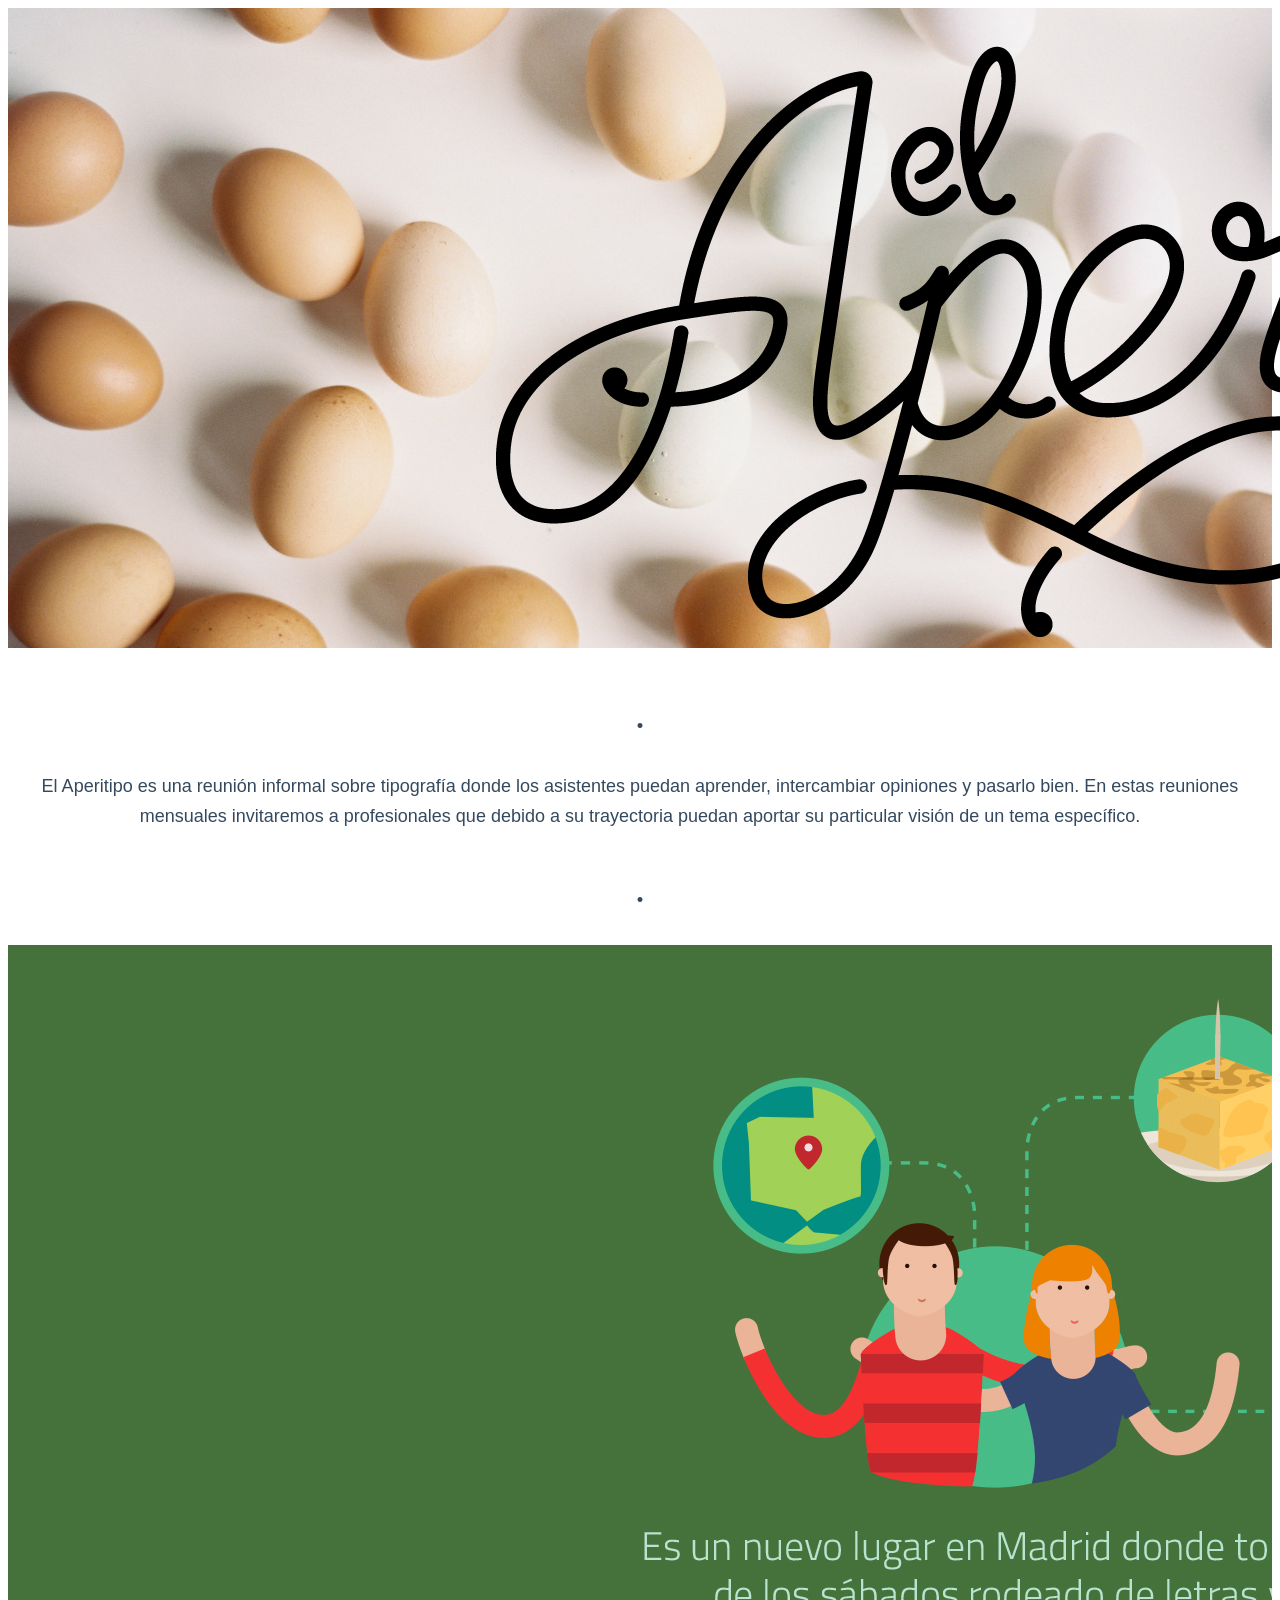
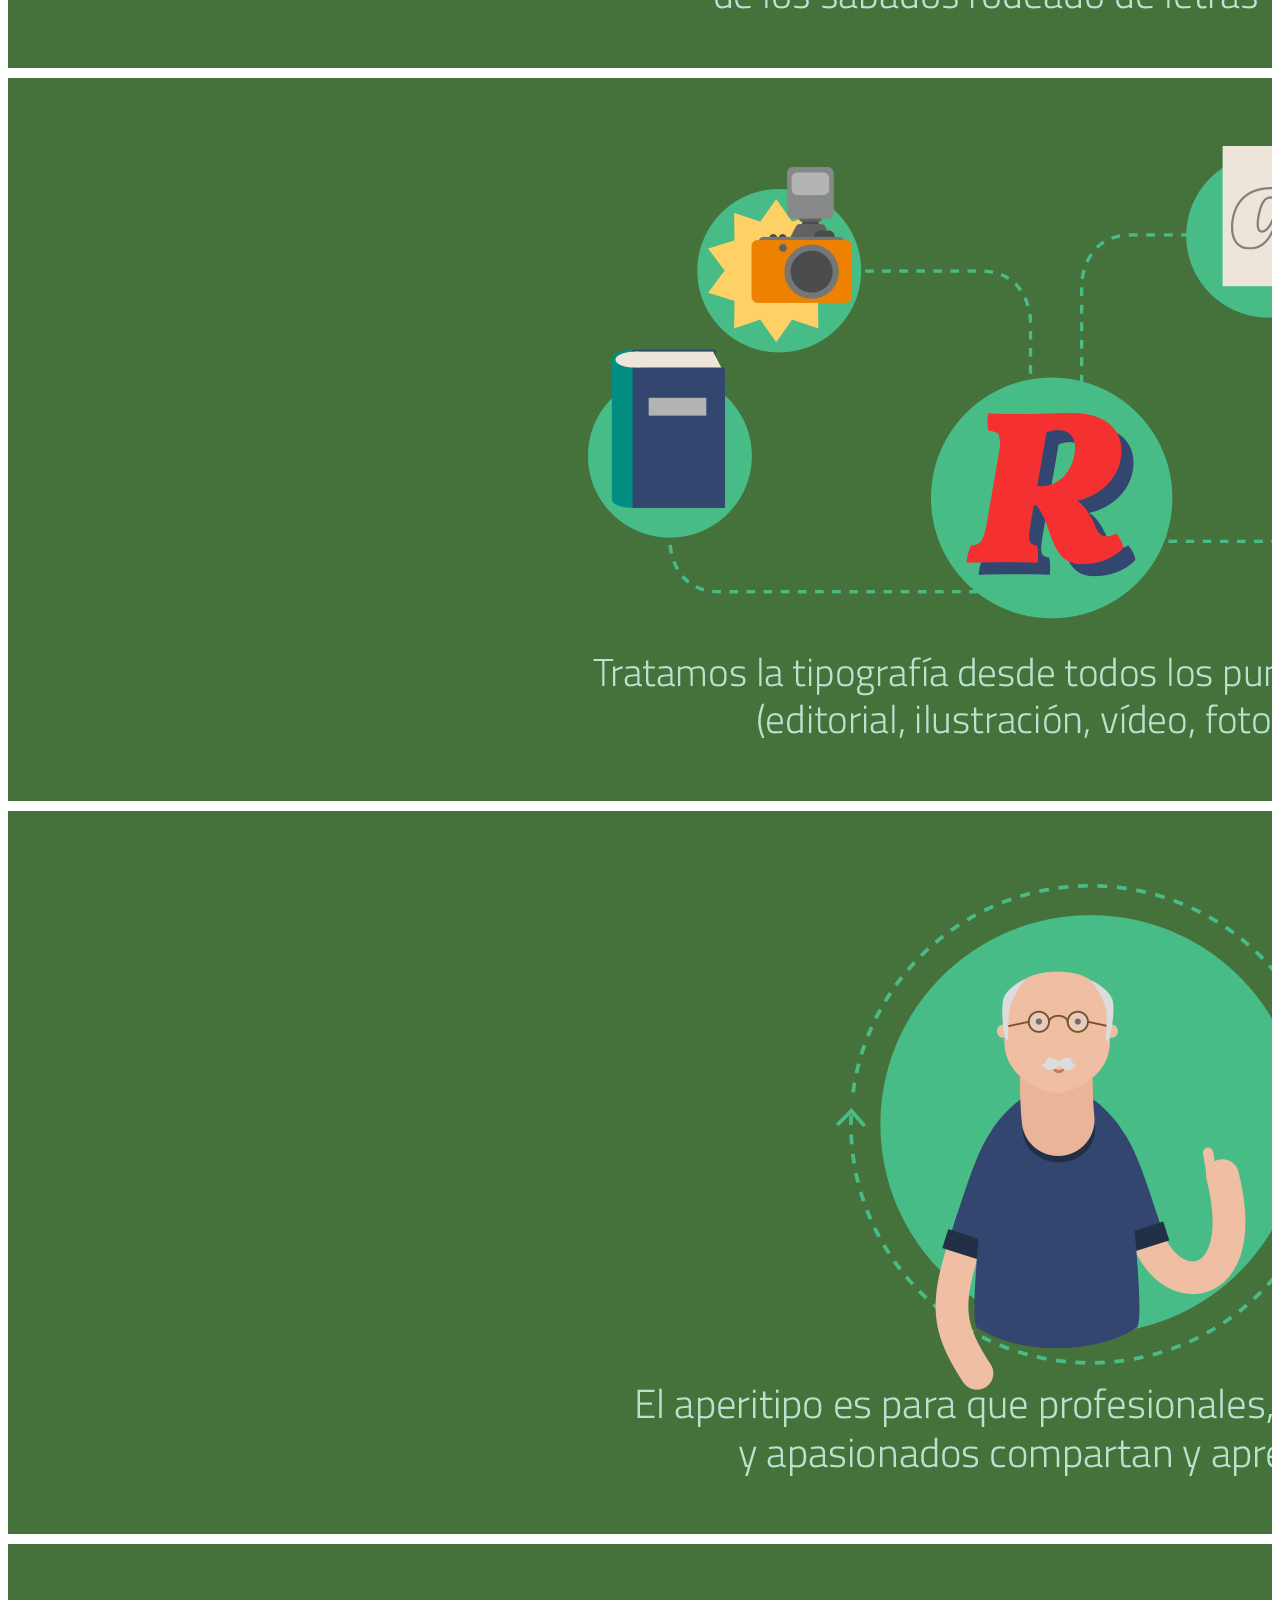
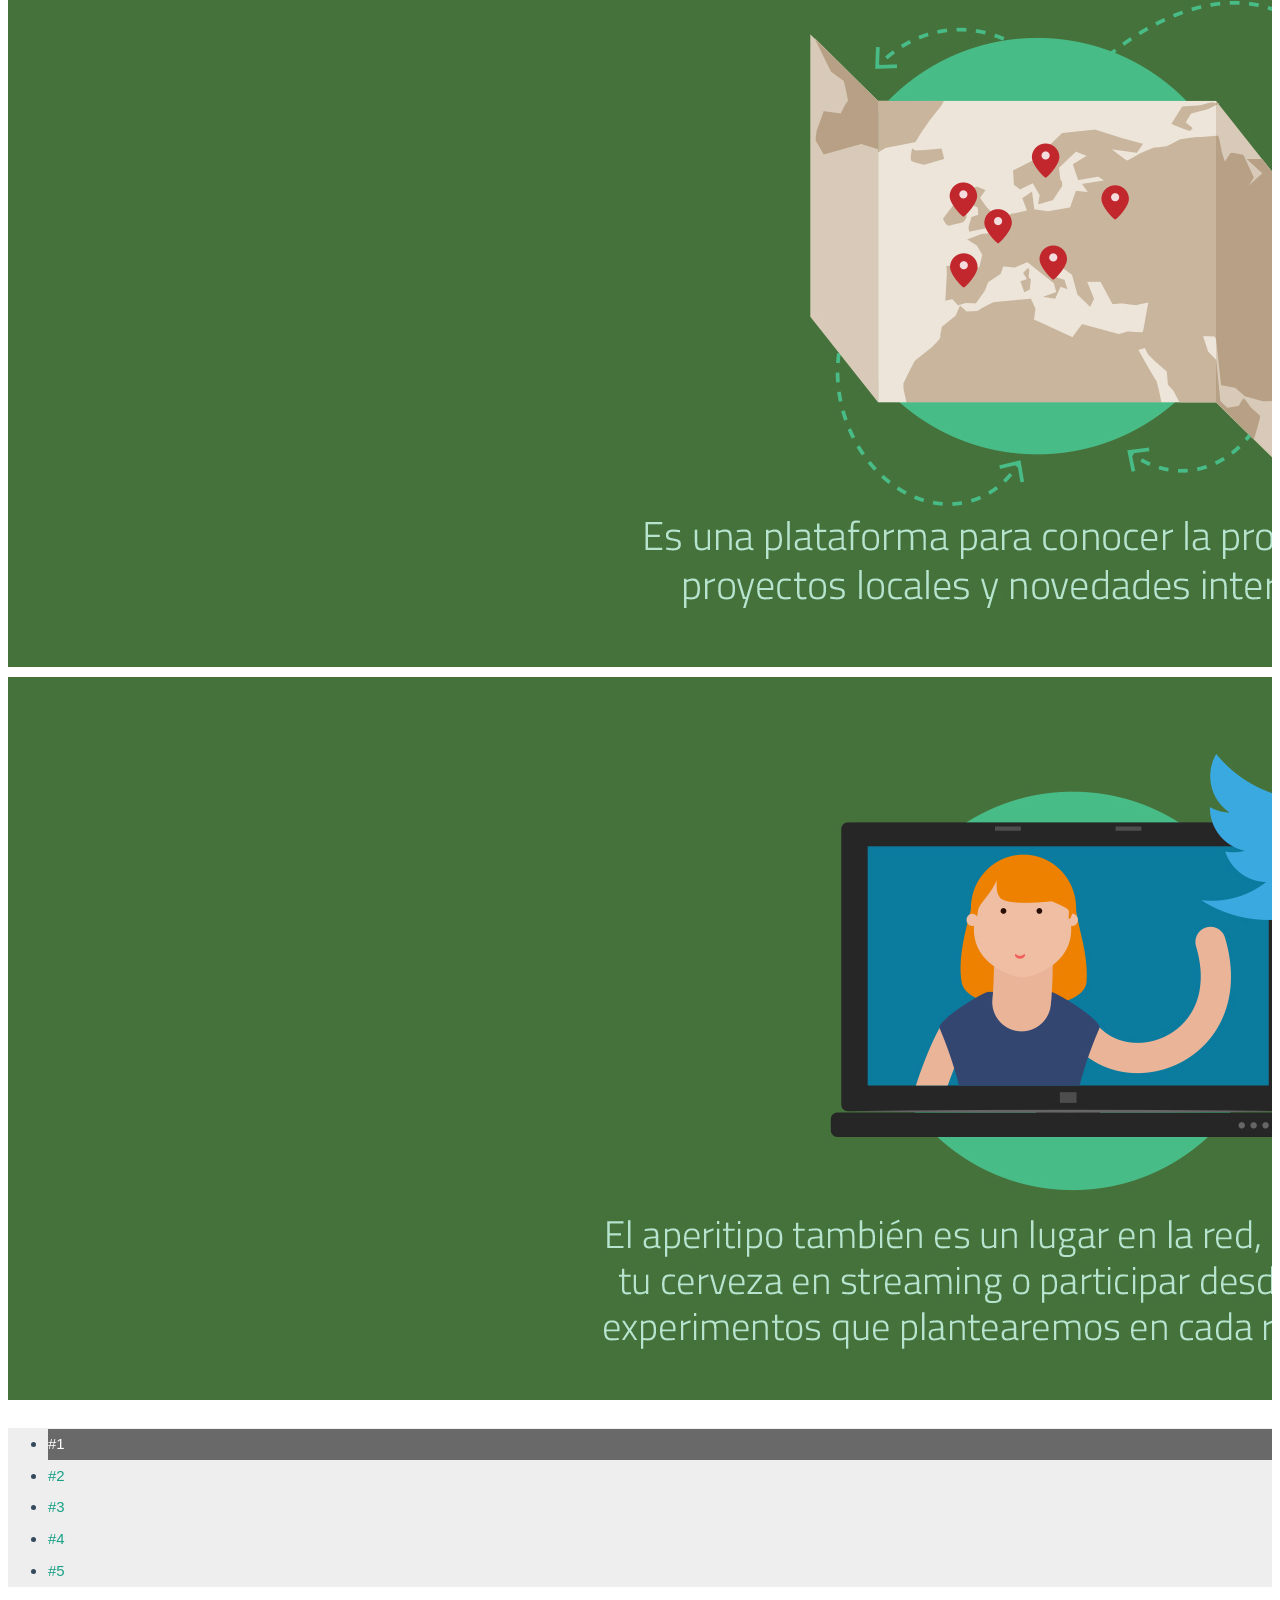
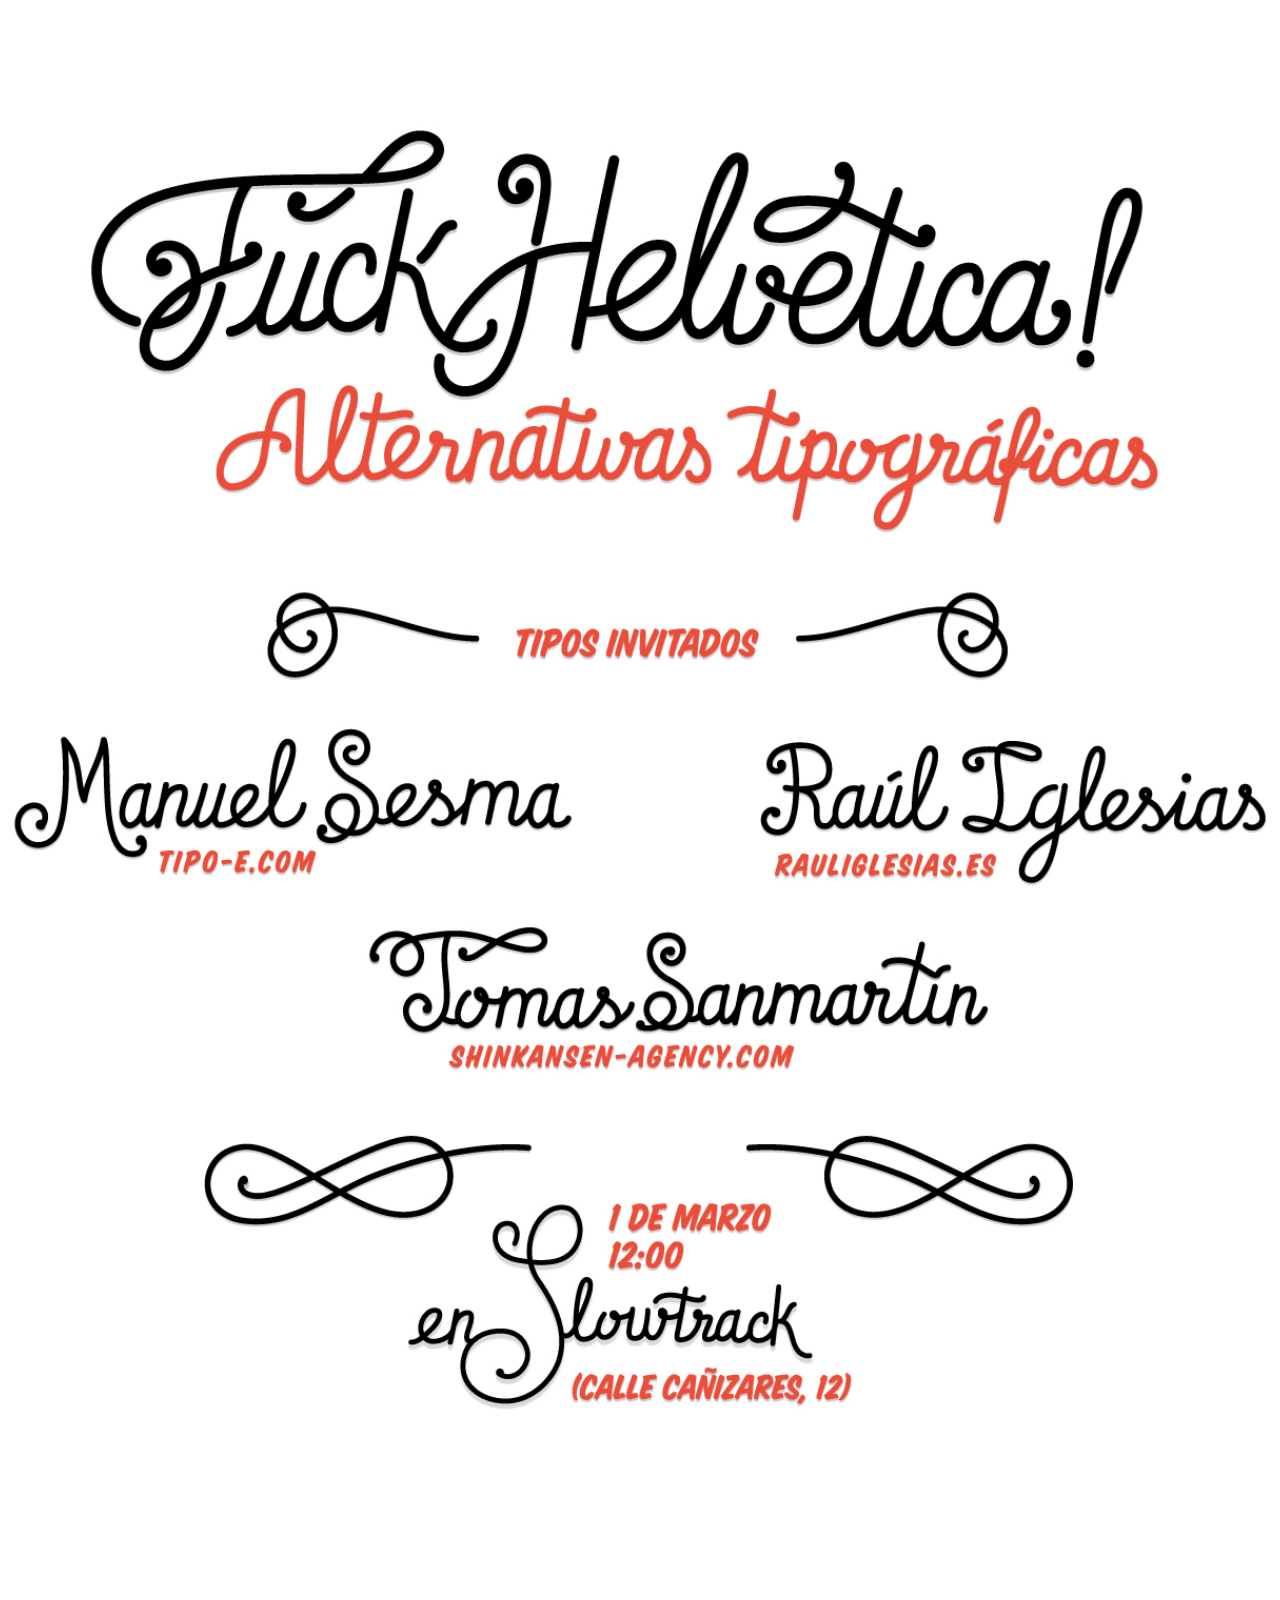
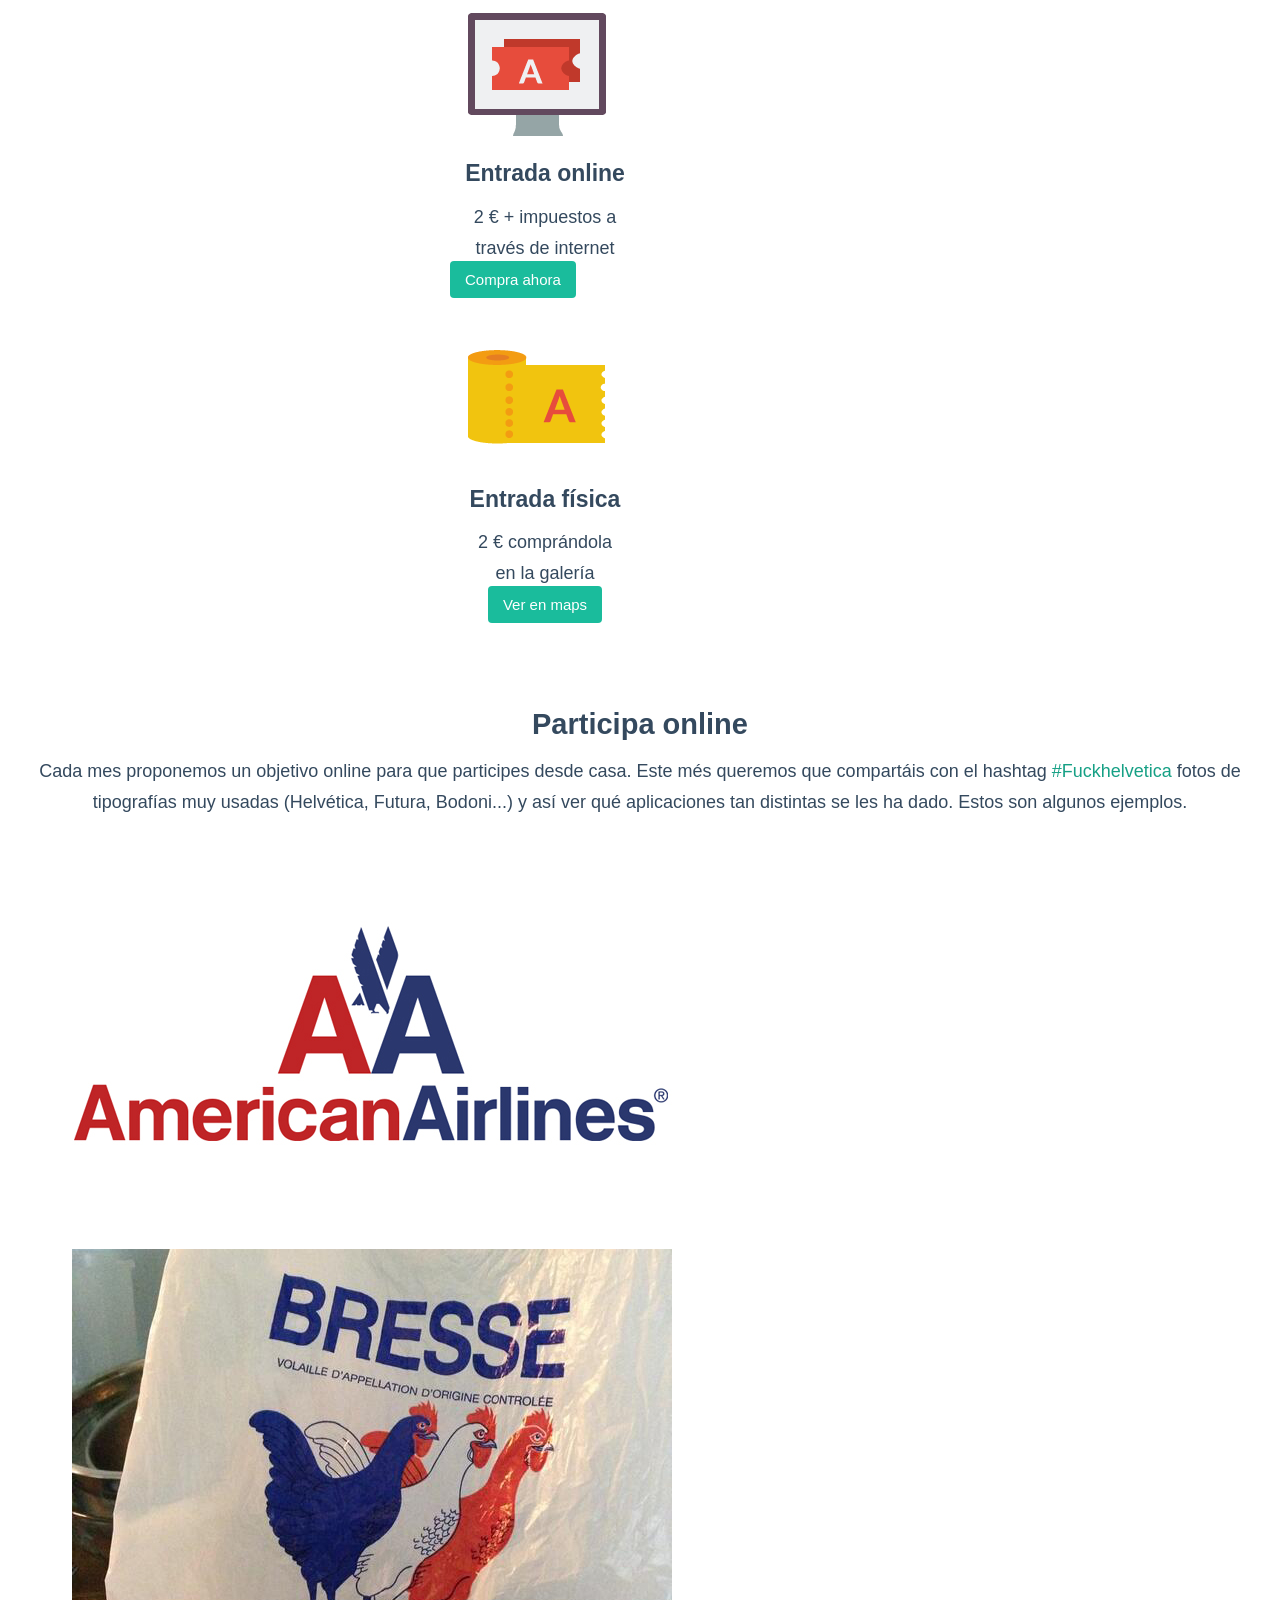
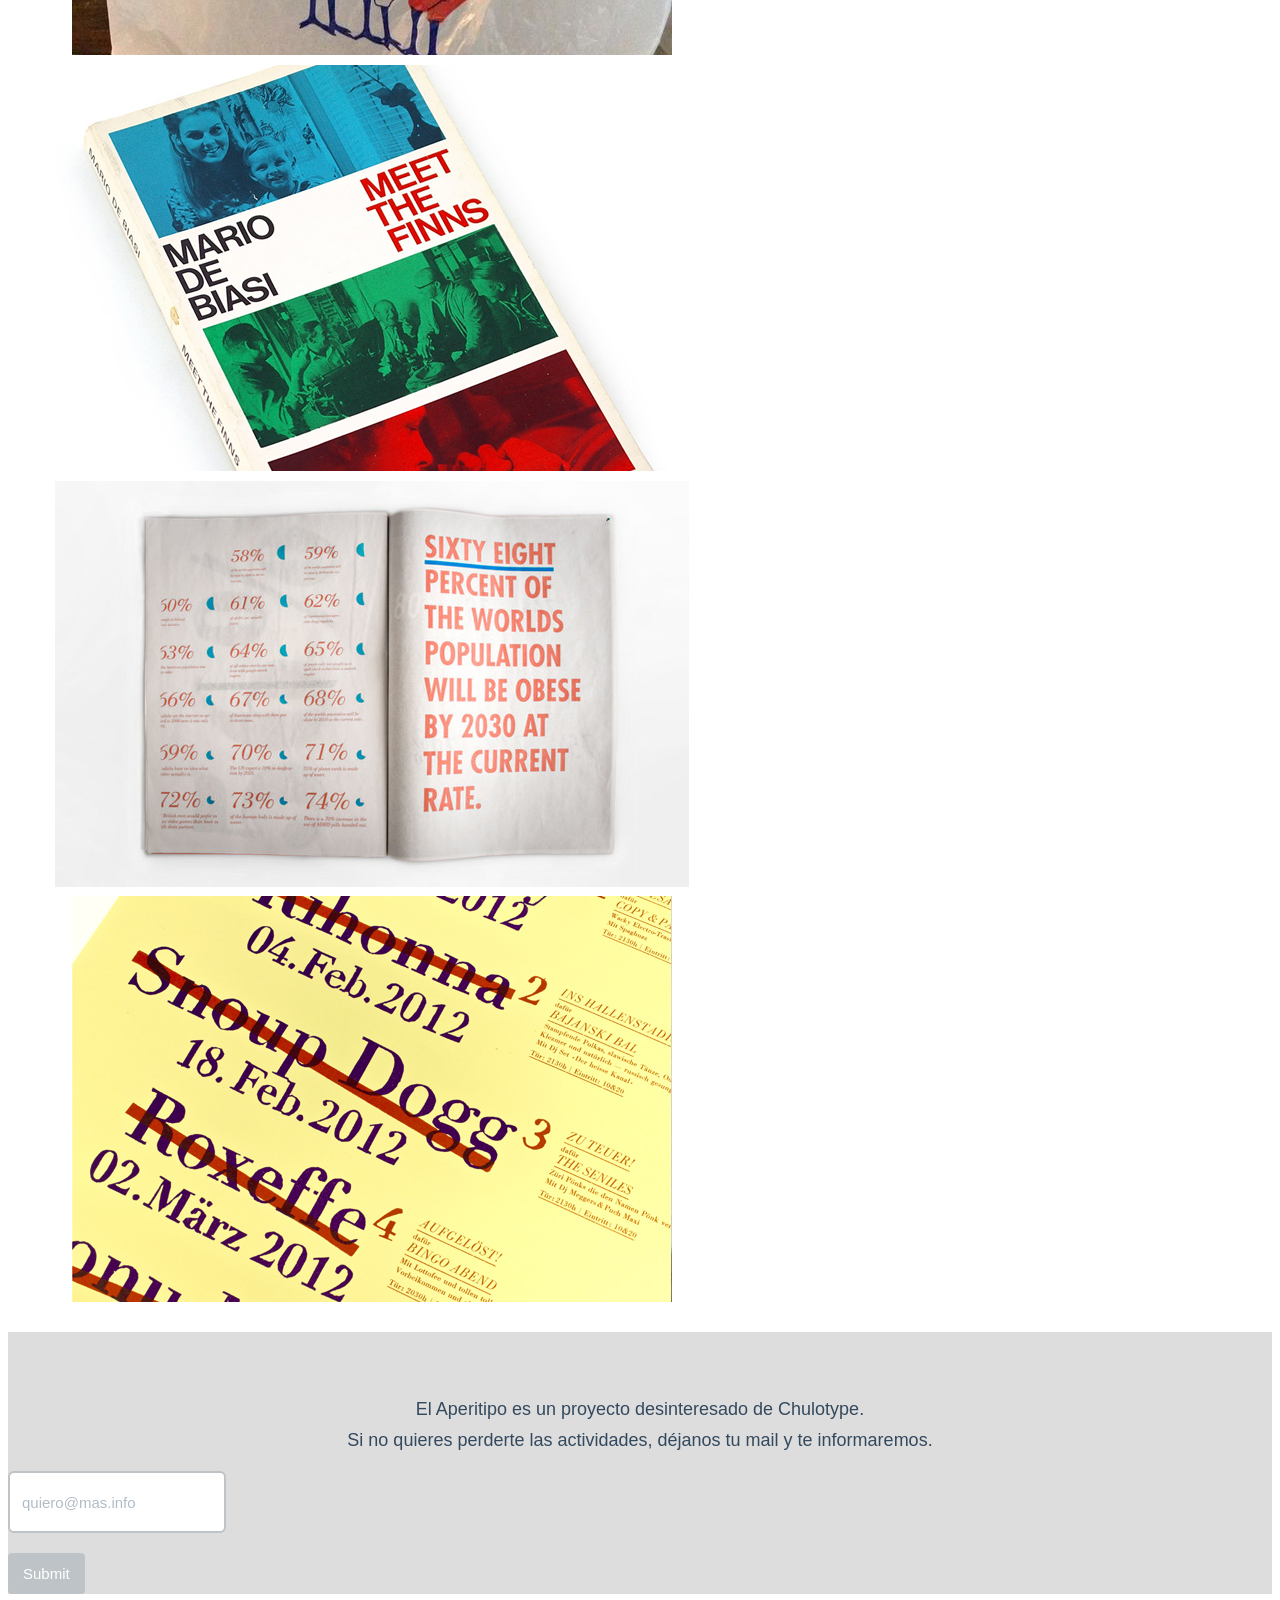
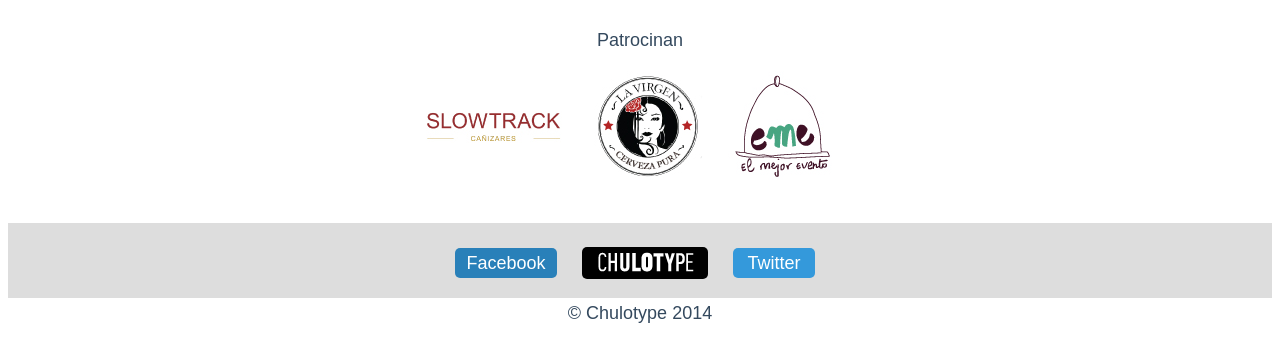
==== commit a3d3a4b8: "Sponsor centering, responsivity, minor clean." ====
--- a/index.html
+++ b/index.html
@@ -27,26 +27,10 @@
       <div class="toppngcontainer col-sm-8"> <img class="toppng img-responsive center-block" src="img/aperitipo.png"></div>
 	  <a class="facebook" href="https://facebook.com/chulotype"><img src="img/facebook.png" /></a>
 	  <a class="twitter" href="https://twitter.com/chulotype"><img src="img/twitter.png" /></a>
-    <a class="entradas" href="https://twitter.com/chulotype">Entradas</a>
+    <a class="entradas" href="https://chulotype.yapsody.com/">Entradas</a>
 	  <!-- <div class="twitter">T</div> Could be also a div, or whatever. -->
     </div>
 
-<!-- inicio nav -->
-
-    <!-- <div class="container col-md-8 col-md-offset-2 col-sm-8 col-sm-offset-2 col-xs-12" style="margin-top:20px;">
-      <div class="header">
-        <ul class="nav nav-pills pull-right">
-          <li class="active"><a href="#">Home</a></li>
-          <li><a href="#">About</a></li>
-          <li><a href="#">Contact</a></li>
-        </ul>
-        <h3 class="text-muted">Project name</h3>
-      </div>
-    </div> -->
-<!-- FIN nav -->
-
-
-<!-- <div class="container col-md-8 col-md-offset-2 col-sm-8 col-sm-offset-2 col-xs-12"> -->
 <div class="container col-md-12 col-sm-12 col-xs-12 col-lg-12">
 
       <div class="row marketing">
@@ -57,7 +41,7 @@
         </div>
       </div>
 
-<!-- <div class="container col-xs-12 col-xs-offset-0 col-sm-10 col-sm-offset-1 col-md-10 col-md-offset-1 col-lg-9 col-lg-offset-1"> -->
+
     <div id="myCarousel" class="carousel slide" data-ride="carousel">
     
       <!-- Wrapper for slides -->
@@ -66,40 +50,35 @@
         <div class="item active">
           <img src="img/ilus1.jpg">
            <div class="carousel-caption">
-            <!-- <h3>Headline</h3>
-            <p>Lorem ipsum dolor sit amet, consetetur sadipscing elitr, sed diam nonumy eirmod tempor invidunt ut labore et dolore magna aliquyam erat, sed diam voluptua. Lorem ipsum dolor sit amet, consetetur sadipscing elitr, sed diam nonumy eirmod tempor invidunt ut labore et dolore magna aliquyam erat, sed diam voluptua. <a href="http://sevenx.de/demo/bootstrap-carousel/" target="_blank" class="label label-danger">Bootstrap 3 - Carousel Collection</a></p> -->
+
           </div>
         </div><!-- End Item -->
  
          <div class="item">
           <img src="img/ilus2.jpg">
            <div class="carousel-caption">
-            <!-- <h3>Headline</h3>
-            <p>Lorem ipsum dolor sit amet, consetetur sadipscing elitr, sed diam nonumy eirmod tempor invidunt ut labore et dolore magna aliquyam erat, sed diam voluptua. Lorem ipsum dolor sit amet, consetetur sadipscing elitr, sed diam nonumy eirmod tempor invidunt ut labore et dolore magna aliquyam erat, sed diam voluptua. <a href="http://sevenx.de/demo/bootstrap-carousel/" target="_blank" class="label label-danger">Bootstrap 3 - Carousel Collection</a></p> -->
+
           </div>
         </div><!-- End Item -->
         
         <div class="item">
           <img src="img/ilus3.jpg">
            <div class="carousel-caption">
-            <!-- <h3>Headline</h3>
-            <p>Lorem ipsum dolor sit amet, consetetur sadipscing elitr, sed diam nonumy eirmod tempor invidunt ut labore et dolore magna aliquyam erat, sed diam voluptua. Lorem ipsum dolor sit amet, consetetur sadipscing elitr, sed diam nonumy eirmod tempor invidunt ut labore et dolore magna aliquyam erat, sed diam voluptua. <a href="http://sevenx.de/demo/bootstrap-carousel/" target="_blank" class="label label-danger">Bootstrap 3 - Carousel Collection</a></p> -->
+
           </div>
         </div><!-- End Item -->
         
         <div class="item">
           <img src="img/ilus4.jpg">
            <div class="carousel-caption">
-            <!-- <h3>Headline</h3>
-            <p>Lorem ipsum dolor sit amet, consetetur sadipscing elitr, sed diam nonumy eirmod tempor invidunt ut labore et dolore magna aliquyam erat, sed diam voluptua. Lorem ipsum dolor sit amet, consetetur sadipscing elitr, sed diam nonumy eirmod tempor invidunt ut labore et dolore magna aliquyam erat, sed diam voluptua.</p> -->
+
           </div>
         </div><!-- End Item -->
 
         <div class="item">
           <img src="img/ilus5.jpg">
            <div class="carousel-caption">
-            <!-- <h3>sexto</h3>
-            <p>Lorem ipsum dolor sit amet, consetetur sadipscing elitr, sed diam nonumy eirmod tempor invidunt ut labore et dolore magna aliquyam erat, sed diam voluptua. Lorem ipsum dolor sit amet, consetetur sadipscing elitr, sed diam nonumy eirmod tempor invidunt ut labore et dolore magna aliquyam erat, sed diam voluptua.</p> -->
+
           </div>
         </div><!-- End Item -->
                 
@@ -174,53 +153,39 @@
         <div class="item active">
           <img src="img/helvetica1.jpg">
            <div class="carousel-caption">
-            <!-- <h3>Headline</h3>
-            <p>Lorem ipsum dolor sit amet, consetetur sadipscing elitr, sed diam nonumy eirmod tempor invidunt ut labore et dolore magna aliquyam erat, sed diam voluptua. Lorem ipsum dolor sit amet, consetetur sadipscing elitr, sed diam nonumy eirmod tempor invidunt ut labore et dolore magna aliquyam erat, sed diam voluptua. <a href="http://sevenx.de/demo/bootstrap-carousel/" target="_blank" class="label label-danger">Bootstrap 3 - Carousel Collection</a></p> -->
+
           </div>
         </div><!-- End Item -->
  
          <div class="item">
           <img src="img/helvetica2.jpg">
            <div class="carousel-caption">
-            <!-- <h3>Headline</h3>
-            <p>Lorem ipsum dolor sit amet, consetetur sadipscing elitr, sed diam nonumy eirmod tempor invidunt ut labore et dolore magna aliquyam erat, sed diam voluptua. Lorem ipsum dolor sit amet, consetetur sadipscing elitr, sed diam nonumy eirmod tempor invidunt ut labore et dolore magna aliquyam erat, sed diam voluptua. <a href="http://sevenx.de/demo/bootstrap-carousel/" target="_blank" class="label label-danger">Bootstrap 3 - Carousel Collection</a></p> -->
+
           </div>
         </div><!-- End Item -->
         
         <div class="item">
           <img src="img/helvetica3.jpg">
            <div class="carousel-caption">
-            <!-- <h3>Headline</h3>
-            <p>Lorem ipsum dolor sit amet, consetetur sadipscing elitr, sed diam nonumy eirmod tempor invidunt ut labore et dolore magna aliquyam erat, sed diam voluptua. Lorem ipsum dolor sit amet, consetetur sadipscing elitr, sed diam nonumy eirmod tempor invidunt ut labore et dolore magna aliquyam erat, sed diam voluptua. <a href="http://sevenx.de/demo/bootstrap-carousel/" target="_blank" class="label label-danger">Bootstrap 3 - Carousel Collection</a></p> -->
+
           </div>
         </div><!-- End Item -->
         
         <div class="item">
           <img src="img/helvetica4.jpg">
            <div class="carousel-caption">
-            <!-- <h3>Headline</h3>
-            <p>Lorem ipsum dolor sit amet, consetetur sadipscing elitr, sed diam nonumy eirmod tempor invidunt ut labore et dolore magna aliquyam erat, sed diam voluptua. Lorem ipsum dolor sit amet, consetetur sadipscing elitr, sed diam nonumy eirmod tempor invidunt ut labore et dolore magna aliquyam erat, sed diam voluptua.</p> -->
+
           </div>
         </div><!-- End Item -->
 
         <div class="item">
           <img src="img/helvetica5.jpg">
            <div class="carousel-caption">
-            <!-- <h3>sexto</h3>
-            <p>Lorem ipsum dolor sit amet, consetetur sadipscing elitr, sed diam nonumy eirmod tempor invidunt ut labore et dolore magna aliquyam erat, sed diam voluptua. Lorem ipsum dolor sit amet, consetetur sadipscing elitr, sed diam nonumy eirmod tempor invidunt ut labore et dolore magna aliquyam erat, sed diam voluptua.</p> -->
+
           </div>
         </div><!-- End Item -->
                 
       </div><!-- End Carousel Inner -->
-
-
-      <!-- <ul class="nav nav-pills nav-justified"><
-          <li data-target="#myCarousel" data-slide-to="0"><a href="#"><small>#1</small></a></li>
-          <li data-target="#myCarousel" data-slide-to="1"><a href="#"><small>#2</small></a></li>
-          <li data-target="#myCarousel" data-slide-to="2"><a href="#"><small>#3</small></a></li>
-          <li data-target="#myCarousel" data-slide-to="3"><a href="#"><small>#4</small></a></li>
-          <li data-target="#myCarousel" data-slide-to="4"><a href="#"><small>#5</small></a></li>
-        </ul> -->
 
 
     </div><!-- End Carousel -->
@@ -238,61 +203,33 @@
 		
 		<p class="centrado"></br></br>El Aperitipo es un proyecto desinteresado de Chulotype.</br>Si no quieres perderte las actividades, déjanos tu mail y te informaremos.</p>
     
-    <form role="form">
+    <form role="form" action="/subscribe.php" method="post">
   <div id="forminput" class="form-group col-xs-8 col-xs-offset-1 col-sm-8 col-sm-offset-1 col-md-8 col-md-offset-2 col-lg-8 col-lg-offset-2">
-    <!-- <label for="exampleInputEmail1">Email address</label> -->
-    <input type="email" class="form-control" id="exampleInputEmail1" placeholder="quiero@mas.info">
-    </br>
-  </div>
+
+   <input type="email" class="form-control" name="email" id="exampleInputEmail1" placeholder="quiero@mas.info">
+   </br>
+   </div>
   
-  <button type="submit" class="btn btn-default">Submit</button>
-</form>
+  <input type="submit" class="btn btn-default" value="Submit">
+  </form>
 		
         </div>
 
       </div>
 </div>
 
-<!-- Streaming -->
-
-<!-- <div id="cajafoto" class="container col-md-8 col-sm-8 col-xs-12">
-
-      <div class="row marketing">
-        <div class="col-xs-10 col-xs-offset-1 col-sm-10 col-sm-offset-1 col-md-10 col-md-offset-1 col-lg-10 col-lg-offset-1">
-    
-    <h4 class="centrado">Síguelo en streaming</h4>
-    <p class="centrado"></br></br>El Aperitipo es un proyecto desinteresado de Chulotype.</br>Si no quieres perderte las actividades, déjanos tu mail y te informaremos.</p>
-    
-        </div>
-
-      </div>
-</div> -->
-
-<!-- FIN treaming -->
-
-
-<div class="row marketing col-xs-10 col-xs-offset-1 col-sm-10 col-sm-offset-1 col-md-10 col-md-offset-1 col-lg-10 col-lg-offset-1">
-
-      
-          <p class="centrado"></br>Patrocinan</p>
-          <div class="col-xs-2 col-xs-offset-0 col-sm-2 col-sm-offset-2 col-md-2 col-md-offset-2 col-lg-2 col-lg-offset-2">
-          	<a href="http://www.slowtracksociety.com/"><img src="img/logo-slow.jpg"></a>
-          </div>
-
-          <div class="col-xs-2 col-xs-offset-1 col-sm-2 col-sm-offset-1 col-md-2 col-md-offset-1 col-lg-2 col-lg-offset-1">
-          	<a href="http://www.cervezaslavirgen.com/"><img src="img/logo-lavirgen.jpg"></a>
-          </div>
-
-          <div class="col-xs-2 col-xs-offset-1 col-sm-2 col-sm-offset-1 col-md-2 col-md-offset-1 col-lg-2 col-lg-offset-1">
-          	<a href="https://www.facebook.com/eme.elmejorevento"><img src="img/logo-eme.jpg"></a></br></br>
-          </br>
-          </div>
-
-
-		</div>
-		</div>
-</div>
-
+<div class="container sponsors full-width col-xs-12">
+<p class="centrado"><br>Patrocinan</p>
+    <div class="sponsors-centercontainer">
+	
+	<div class="sponsors-centerer">
+    <a class="sponsor1" href="http://www.slowtracksociety.com/"><img src="./img/logo-slow.jpg"></a>
+    <a class="sponsor2" href="http://www.cervezaslavirgen.com/"><img src="./img/logo-lavirgen.jpg"></a>
+    <a class="sponsor3" href="https://www.facebook.com/eme.elmejorevento"><img src="./img/logo-eme.jpg"></a>
+	</div>
+	
+    </div>
+</div>
 
 <div class="container bottomlinks full-width gris col-xs-12">
 
@@ -300,7 +237,7 @@
 	
 	<div class="bottomlinks-centerer">
     <a class="facebooklarge" href="https://facebook.com/chulotype">Facebook</a>
-    <a class="chulotype" href="https://twitter.com/chulotype"><img src="img/chulotype.png" /></a>
+    <a class="chulotype" href="https://chulotype.com/"><img src="./img/chulotype.png" /></a>
     <a class="twitterlarge" href="https://twitter.com/chulotype">Twitter</a>
 	</div>
 	
@@ -334,6 +271,21 @@
     <script src="js/jquery.stacktable.js"></script>
     <script src="js/application.js"></script>
 
+<!-- Piwik -->
+<script type="text/javascript">
+  var _paq = _paq || [];
+  _paq.push(["trackPageView"]);
+  _paq.push(["enableLinkTracking"]);
+
+  (function() {
+    var u=(("https:" == document.location.protocol) ? "https" : "http") + "://piwik.lvis.co/";
+    _paq.push(["setTrackerUrl", u+"piwik.php"]);
+    _paq.push(["setSiteId", "2"]);
+    var d=document, g=d.createElement("script"), s=d.getElementsByTagName("script")[0]; g.type="text/javascript";
+    g.defer=true; g.async=true; g.src=u+"piwik.js"; s.parentNode.insertBefore(g,s);
+  })();
+</script>
+<!-- End Piwik Code -->
 
   </body>
 </html>
--- a/css/main.css
+++ b/css/main.css
@@ -192,6 +192,48 @@
 color:black;
 }
 
+.sponsor1{
+width: 109px;
+display:inline-block;
+position:absolute;
+left:0px;
+}
+
+.sponsor2{
+width: 109px;
+display:inline-block;
+position:absolute;
+left:176px;
+}
+
+.sponsor3{
+width: 109px;
+display:inline-block;
+position:absolute;
+left:310px;
+}
+
+.sponsors{
+height:109px;
+position:relative;
+padding:0px;
+margin-bottom:120px;
+}
+
+.sponsors-centercontainer{
+margin-left:50%;
+position:absolute;
+}
+
+/* .sponsors-centerer img{
+border:solid 1px black;
+} */
+
+.sponsors-centerer{
+margin-left:-222px;
+position:absolute;
+}
+
 .bottomlinks{
 height:75px;
 position:relative;
@@ -274,6 +316,18 @@
 margin:6px;
 }
 
+.sponsor2{
+left:171px;
+}
+
+.sponsor3{
+left:305px;
+}
+
+.sponsors-centerer{
+margin-left:-217px;
+}
+
 }
 
 @media (max-width:415px) {
@@ -304,6 +358,18 @@
 margin-left:-171px;
 }
 
+.sponsor2{
+left:161px;
+}
+
+.sponsor3{
+left:295px;
+}
+
+.sponsors-centerer{
+margin-left:-207px;
+}
+
 #forminput{
 margin-left:0px;
 }
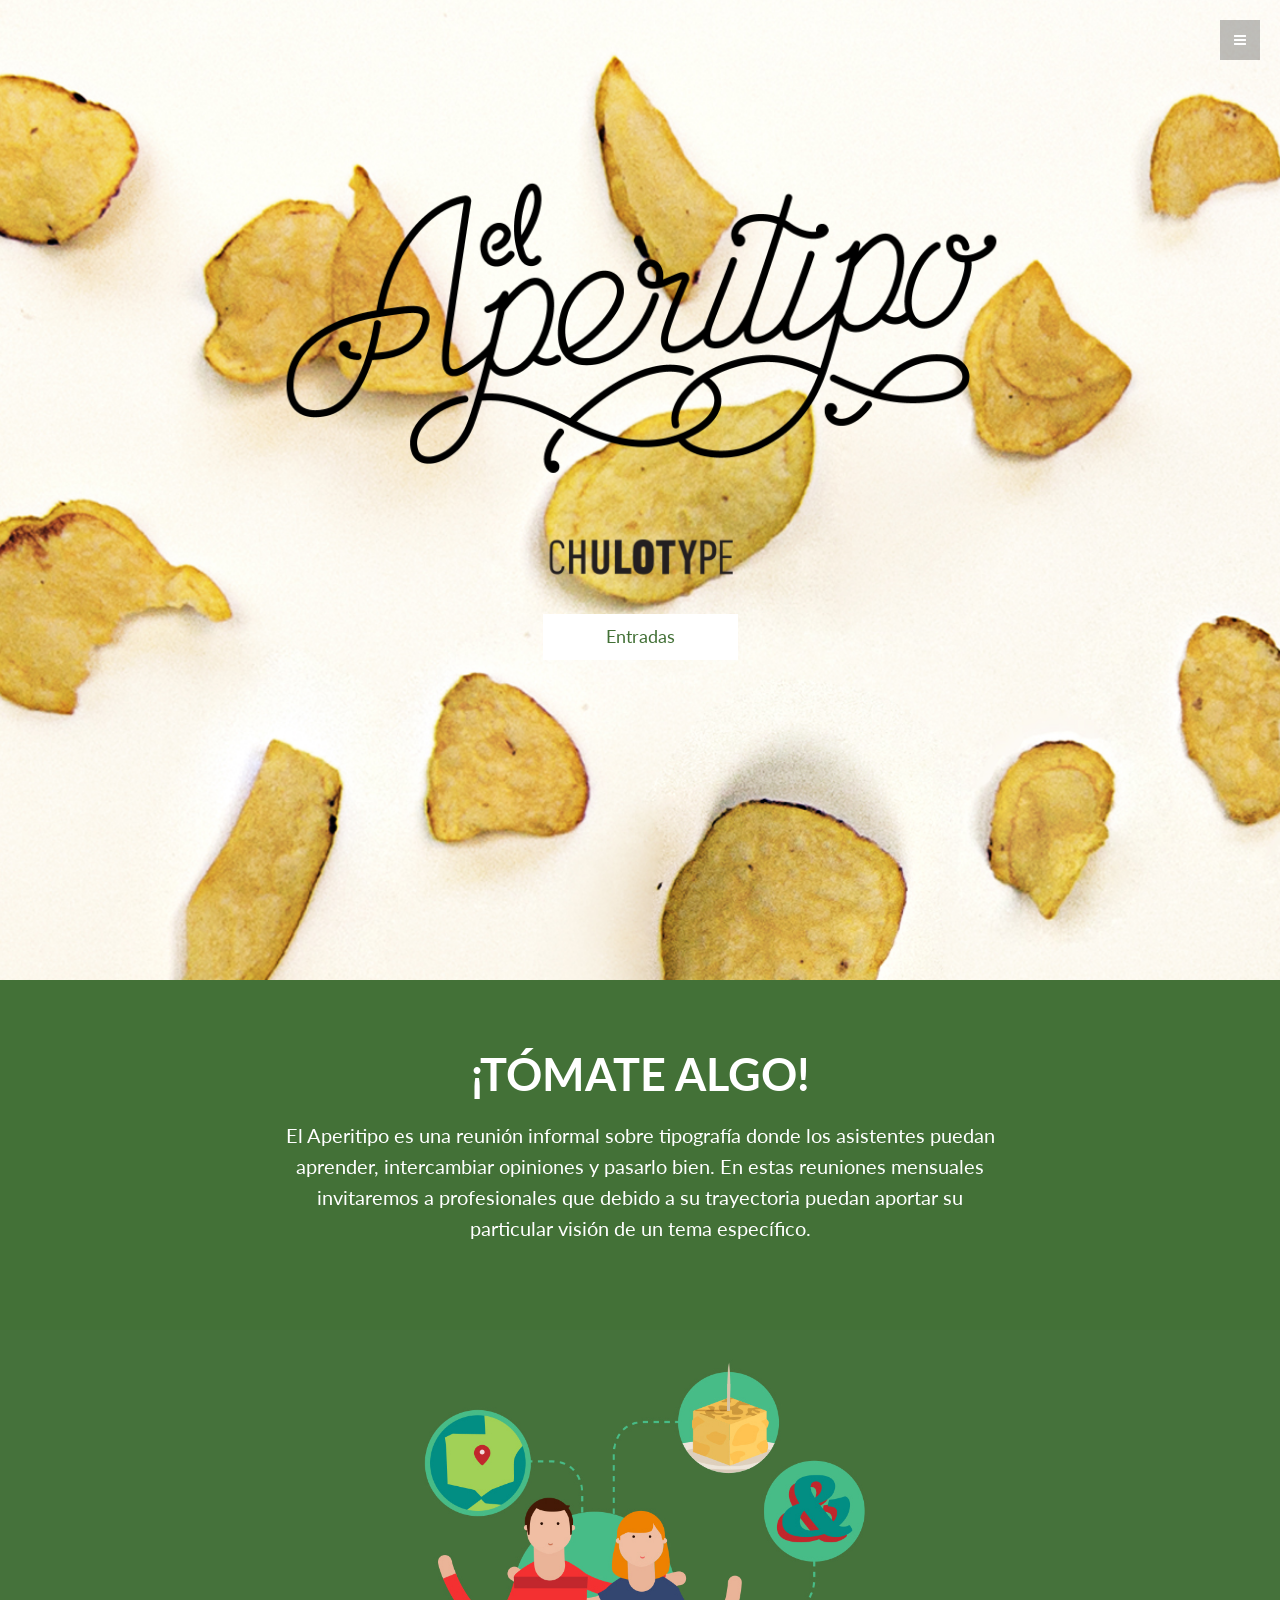
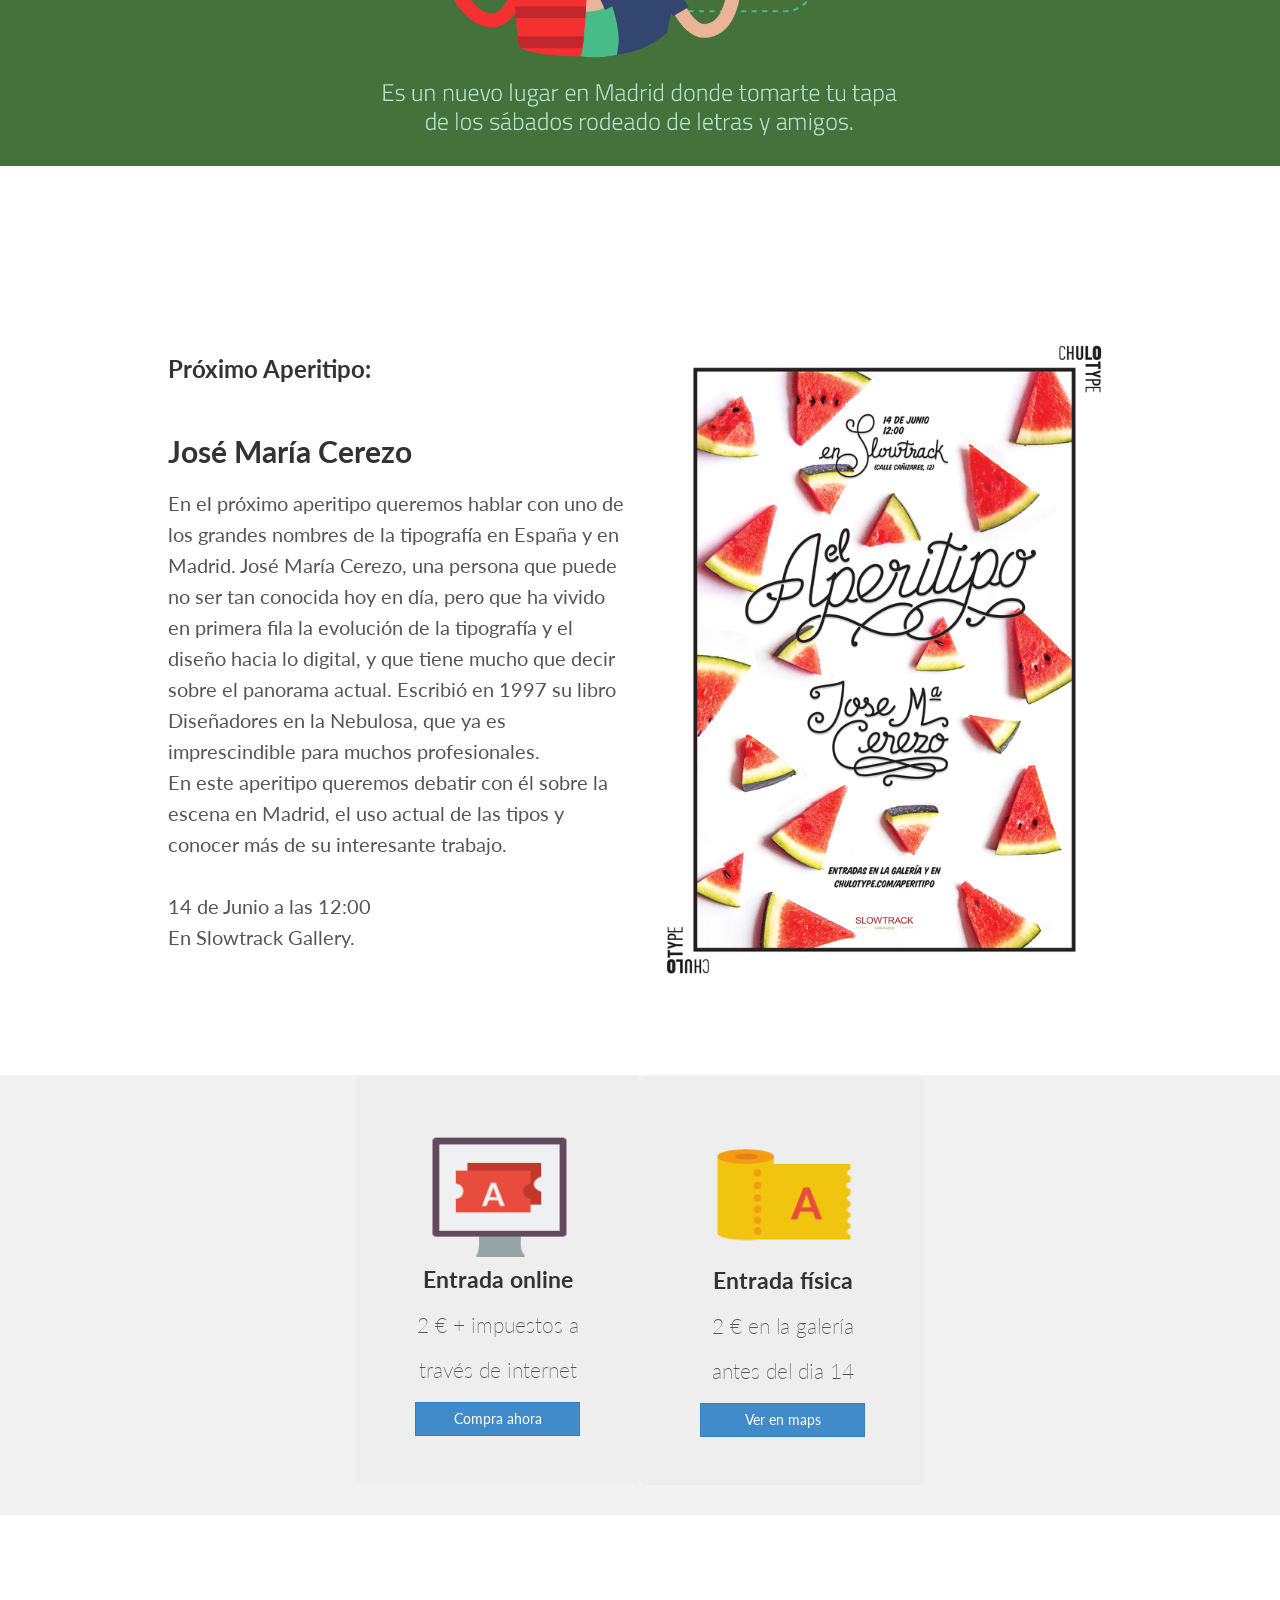
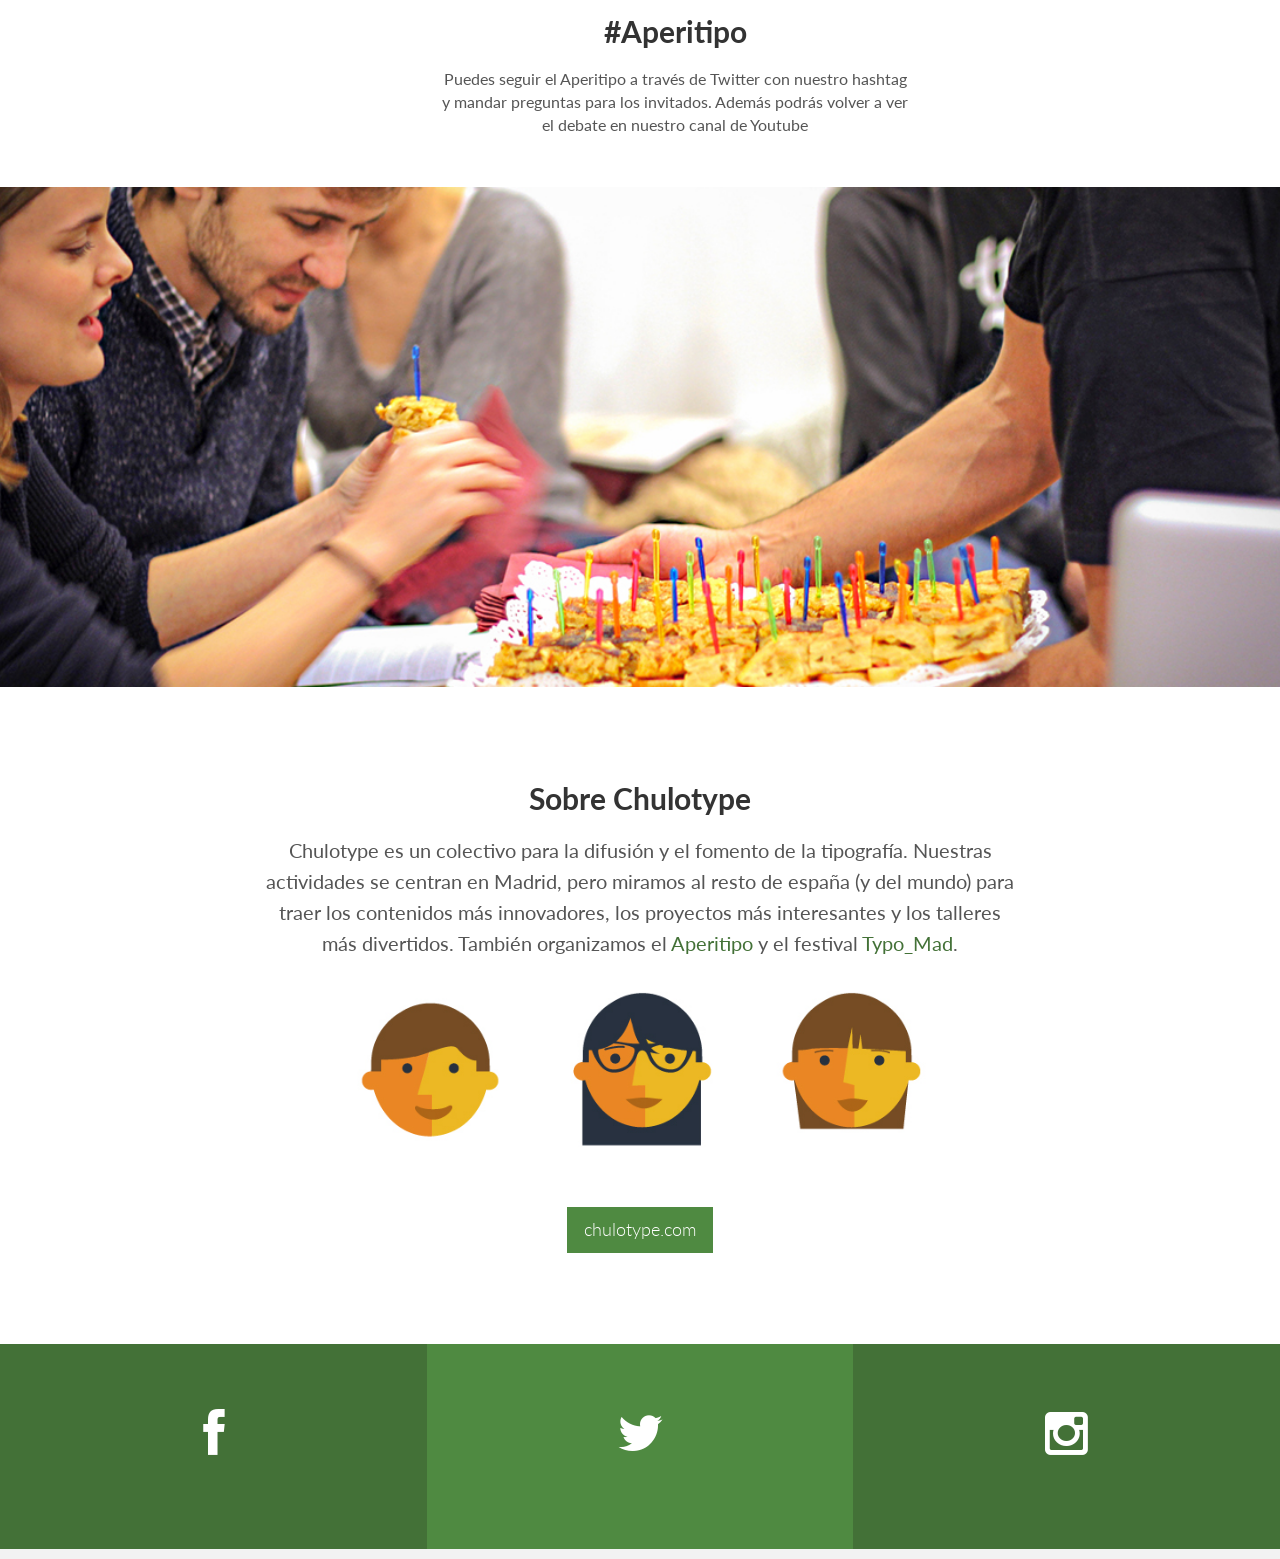
==== commit 80ecf433: "Aperitipo actualizado" ====
--- a/index.html
+++ b/index.html
@@ -3,80 +3,157 @@
   <head>
     <meta charset="utf-8">
     <meta http-equiv="X-UA-Compatible" content="IE=edge">
-    <meta name="viewport" content="width=device-width, initial-scale=1">
-    <title>El Aperitipo</title>
-
-    <!-- Bootstrap -->
-    <link href="css/bootstrap.min.css" rel="stylesheet">
-     <link href="css/flat-ui.css" rel="stylesheet">
-     <link href="css/main.css" rel="stylesheet">
-
-     <link rel="shortcut icon" href="img/favicon.ico">
-
-    <!-- HTML5 Shim and Respond.js IE8 support of HTML5 elements and media queries -->
-    <!-- WARNING: Respond.js doesn't work if you view the page via file:// -->
+    <meta name="viewport" content="width=device-width, initial-scale=1.0">
+    <meta name="description" content="">
+    <meta name="author" content="">
+    <link rel="shortcut icon" href="assets/ico/favicon.png">
+
+    <title>Aperitipo / Chulotype</title>
+
+    <!-- Bootstrap core CSS -->
+    <link href="assets/css/bootstrap.css" rel="stylesheet">
+
+    <!-- Custom styles for this template -->
+    <link href="assets/css/main.css" rel="stylesheet">
+
+    <link href="assets/css/font-awesome.min.css" rel="stylesheet">
+
+    <link href='http://fonts.googleapis.com/css?family=Lato:300,400,700,300italic,400italic' rel='stylesheet' type='text/css'>
+    <link href='http://fonts.googleapis.com/css?family=Raleway:400,300,700' rel='stylesheet' type='text/css'>
+    <link rel="stylesheet" href='//brick.a.ssl.fastly.net/Alegreya:400,400i/Open+Sans:400,700' type='text/css'>
+
+    <!-- HTML5 shim and Respond.js IE8 support of HTML5 elements and media queries -->
     <!--[if lt IE 9]>
       <script src="https://oss.maxcdn.com/libs/html5shiv/3.7.0/html5shiv.js"></script>
-      <script src="https://oss.maxcdn.com/libs/respond.js/1.4.2/respond.min.js"></script>
+      <script src="https://oss.maxcdn.com/libs/respond.js/1.3.0/respond.min.js"></script>
     <![endif]-->
+    
+    <script src="assets/js/modernizr.custom.js"></script>
+    
   </head>
+
   <body>
 
-    <div> 
-      <img class="topimg" src="img/header.jpg" />
-      <div class="toppngcontainer col-sm-8"> <img class="toppng img-responsive center-block" src="img/aperitipo.png"></div>
-	  <a class="facebook" href="https://facebook.com/chulotype"><img src="img/facebook.png" /></a>
-	  <a class="twitter" href="https://twitter.com/chulotype"><img src="img/twitter.png" /></a>
-    <a class="entradas" href="https://chulotype.yapsody.com/">Entradas</a>
-	  <!-- <div class="twitter">T</div> Could be also a div, or whatever. -->
-    </div>
-
-<div class="container col-md-12 col-sm-12 col-xs-12 col-lg-12">
-
-      <div class="row marketing">
-        <div class="col-xs-10 col-xs-offset-1 col-sm-10 col-sm-offset-1 col-md-6 col-md-offset-3 col-lg-6 col-lg-offset-3">
-          <p class="centrado margintop puntito">.</p>
-          <p class="centrado margintop">El Aperitipo es una reunión informal sobre tipografía donde los asistentes puedan aprender, intercambiar opiniones y pasarlo bien. En estas reuniones mensuales invitaremos a profesionales que debido a su trayectoria puedan aportar su particular visión de un tema específico.</p>
-          <p class="centrado margintop marginbottom puntito">.</p>
-        </div>
-      </div>
-
-
-    <div id="myCarousel" class="carousel slide" data-ride="carousel">
+	<!-- Menu -->
+	<nav class="menu" id="theMenu">
+		<div class="menu-wrap">
+			<h1 class="logo"><a href="index.html#home">MENU</a></h1>
+			<i class="fa fa-arrow-right menu-close"></i>
+			<a href="https://chulotype.yapsody.com/">Entradas</a>
+			<a href="http://chulotype.com/">Chulotype</a>
+			<a href="http://chulotype.com/safari/">Safari de letras</a>
+			<a href="#">Talleres (soon)</a>
+			<!-- <a href="about.html">About</a>
+			<a href="#contact">Contact</a> -->
+			<a href="https://www.facebook.com/chulotype"><i class="fa fa-facebook"></i></a>
+			<a href="https://twitter.com/chulotype"><i class="fa fa-twitter" style="margin-right: 15px;"></i></a>
+			<a href="mailto:chulotype@gmail.com"><i class="fa fa-envelope"></i></a>
+		</div>
+		
+		<!-- Menu button -->
+		<div id="menuToggle"><i class="fa fa-bars"></i></div>
+	</nav>
+
+	<!-- MAIN IMAGE SECTION -->
+	<div id="headerwrap" class="hidden-xs">
+		<div class="container">
+			<div class="row centered">
+				<div class="col-lg-8 col-lg-offset-2 col-md-8 col-md-offset-2 col-sm-10 col-sm-offset-1 col-ws-10 col-xs-offset-0">
+					<img class="img-cabecera" style="margin-top: 155px;" src="assets/img/aperitipo.png" alt="">
+					<!-- <h1>Safari</h1>
+					<h2>tipográfico</h2> -->
+					<!-- <div class="spacer"></div> -->
+				</div>
+				<a class="btn btn-white btn-lg btn-linked  col-lg-2 col-lg-offset-5 col-md-2 col-md-offset-5 col-sm-2 col-sm-offset-5 col-xs-2 col-xs-offset-5" href="https://chulotype.yapsody.com/" data-mode="2" target="_blank">Entradas</a>
+			</div><!-- row -->
+		</div><!-- /container -->
+	</div><!-- /headerwrap -->
+
+	<div id="headerwrapsm" class="hidden-md hidden-lg hidden-sm">
+		<div class="container">
+			<div class="row centered">
+				<div class="col-lg-6 col-lg-offset-3 col-md-6 col-md-offset-3 col-sm-8 col-sm-offset-2 col-xs-10 col-xs-offset-1">
+					<img class="img-cabecera" style="margin-top: 130px;" src="assets/img/aperitipo.png" alt="">
+					<!-- <h1>Safari</h1>
+					<h2>tipográfico</h2> -->
+					<!-- <div class="spacer"></div> -->
+				</div>
+			</div><!-- row -->
+		</div><!-- /container -->
+	</div><!-- /headerwrap -->
+
+
+
+<!-- ENTRADA Billares de precision -->
+<div id="entrada">
+		<div class="container">
+			<div class="row centered">
+				
+
+				<div class="col-lg-8 col-lg-offset-2 col-md-8 col-md-offset-2 col-sm-10 col-sm-offset-1 col-xs-10 col-xs-offset-1" style="margin-top: 50px;">
+					<h2 class="titulazo blanco">¡TÓMATE ALGO!</h2>
+				<div class="col-lg-12 col-lg-offset-0 hidden-xs">
+
+					<p class="blanco">El Aperitipo es una reunión informal sobre tipografía donde los asistentes puedan aprender, intercambiar opiniones y pasarlo bien. En estas reuniones mensuales invitaremos a profesionales que debido a su trayectoria puedan aportar su particular visión de un tema específico. <br><br></p>
+
+				</div>
+						
+
+
+					
+
+
+				
+
+				<div class="col-xs-12 col-xs-offset-0 hidden-sm hidden-md hidden-lg">
+
+					<p class="blanco" style="font-size: 15px; line-height: 23px;">El Aperitipo es una reunión informal sobre tipografía donde los asistentes puedan aprender, intercambiar opiniones y pasarlo bien. En estas reuniones mensuales invitaremos a profesionales que debido a su trayectoria puedan aportar su particular visión de un tema específico.<br><br></p>
+
+				</div>
+
+				</div>
+			</div><!-- row -->
+		</div><!-- /container -->
+	</div><!-- entrada -->
+
+
+<div id="carousel" class="hidden-sm hidden-xs">
+	
+	<div id="myCarousel" class="carousel slide" data-ride="carousel" class="col-lg-10 col-lg-offset-1 col-md-10 col-md-offset-1 col-sm-10 col-sm-offset-1 col-xs-10 col-xs-offset-1">
     
       <!-- Wrapper for slides -->
       <div class="carousel-inner">
       
         <div class="item active">
-          <img src="img/ilus1.jpg">
+          <img src="assets/img/ilus1.jpg">
            <div class="carousel-caption">
 
           </div>
         </div><!-- End Item -->
  
          <div class="item">
-          <img src="img/ilus2.jpg">
+          <img src="assets/img/ilus2.jpg">
            <div class="carousel-caption">
 
           </div>
         </div><!-- End Item -->
         
         <div class="item">
-          <img src="img/ilus3.jpg">
+          <img src="assets/img/ilus3.jpg">
            <div class="carousel-caption">
 
           </div>
         </div><!-- End Item -->
         
         <div class="item">
-          <img src="img/ilus4.jpg">
+          <img src="assets/img/ilus4.jpg">
            <div class="carousel-caption">
 
           </div>
         </div><!-- End Item -->
 
         <div class="item">
-          <img src="img/ilus5.jpg">
+          <img src="assets/img/ilus5.jpg">
            <div class="carousel-caption">
 
           </div>
@@ -84,48 +161,68 @@
                 
       </div><!-- End Carousel Inner -->
 
-
-      <ul class="nav nav-pills nav-justified">
-          <li data-target="#myCarousel" data-slide-to="0" class="active"><a href="#"><small>#1</small></a></li>
-          <li data-target="#myCarousel" data-slide-to="1"><a href="#"><small>#2</small></a></li>
-          <li data-target="#myCarousel" data-slide-to="2"><a href="#"><small>#3</small></a></li>
-          <li data-target="#myCarousel" data-slide-to="3"><a href="#"><small>#4</small></a></li>
-          <li data-target="#myCarousel" data-slide-to="4"><a href="#"><small>#5</small></a></li>
-        </ul>
+      
 
 
     </div><!-- End Carousel -->
-<!-- </div> -->
-
-
-    </div>
+
+</div>
+
+
+<!-- BLOQUES -->
+	<div id="bloques">
+		<div class="container">
+			<div class="row"> <!-- LINEA 1 -->
+
+				
+
+				<div class="col-lg-5 col-lg-offset-1 col-md-5 col-md-offset-1 col-sm-10 col-sm-offset-1 col-xs-10 col-xs-offset-1" style="margin-top: 50px; text-align: left;">
+					<h3>Próximo Aperitipo:</h3><h2><br>José María Cerezo</h2>
+					<p>En el próximo aperitipo queremos hablar con uno de los grandes nombres de la tipografía en España y en Madrid. José María Cerezo, una persona que puede no ser tan conocida hoy en día, pero que ha vivido en primera fila la evolución de la tipografía y el diseño hacia lo digital, y que tiene mucho que decir sobre el panorama actual. Escribió en 1997 su libro Diseñadores en la Nebulosa, que ya es imprescindible para muchos profesionales.<br>En este aperitipo queremos debatir con él sobre la escena en Madrid, el uso actual de las tipos y conocer más de su interesante trabajo.<br><br>14 de Junio a las 12:00<br>En Slowtrack Gallery.<br><br><br> </p>
+					<!-- <p><button type="button" class="btn btn-red btn-lg">Call To Action Button</button></p> -->
+				</div>
+				<div class="col-lg-5 col-lg-offset-0 col-md-6 col-md-offset-0 col-sm-10 col-sm-offset-1 col-xs-10 col-xs-offset-1" style="margin-top: 50px;">
+					<img class="img-responsive" src="assets/img/Cartel-jmc.jpg" alt="" align="center">
+				</div>
+			</div> <!-- LINEA 1 final -->
+
+			
+
+
+		</div><!-- container -->
+	</div><!-- Bloques -->
+
+	
+    
+    
+
 
 <!-- Cuadros de compra -->
 
 
 <div class="container marginbottom col-md-8 col-md-offset-2 col-sm-8 col-sm-offset-2 col-xs-12">
-<img class="centerimg margintop" src="img/programa.jpg" /></br></br></br>
+
 </div>
 
 <div class="container jumbies">
 
 <div class="jumbiecenterer">
 
-<div class="jumbotron jumby col-md-4 col-sm-4 col-xs-4 column productbox">
-    <img src="img/online.png" class="img-responsive">
-    <h5 class="producttitle centrado" style="font-size: 23px;">Entrada online</h5>
-    <div class="productprice"></div><div class="pricetext centrado">2 € + impuestos a través de internet</div>
+<div class="jumbotron jumby col-lg-3 col-lg-offset-3 col-md-4 col-md-offset-2 col-sm-5 col-sm-offset-1 col-xs-4 col-xs-offset-2 column productbox">
+    <img src="assets/img/online.png" class="img-responsive">
+    <h5 class="producttitle centered" style="font-size: 23px;">Entrada online</h5>
+    <div class="productprice"></div><div class="pricetext centered">2 € + impuestos a través de internet</div>
 	<a href="https://chulotype.yapsody.com/" class="btn btn-primary btn-large btn-block" style="margin-top:10px;" role="button">Compra ahora</a>
 </div>
 
-<div class="interjumby col-md-4 col-sm-4 col-xs-4 column productbox">
-</div>
-
-<div class="jumbotron jumby col-md-4 col-sm-4 col-xs-4 column productbox">
-    <img src="img/galeria.png" class="img-responsive">
-    <h5 class="producttitle centrado" style="font-size: 23px;">Entrada física</h5>
-    <div class="productprice"></div><div class="pricetext centrado">2 € comprándola
-	</br>en la galería</div>
+<div class="interjumby col-md-4 col-sm-4 col-xs-4 col-lg-0 column productbox">
+</div>
+
+<div class="jumbotron jumby col-lg-3 col-md-4 col-sm-5 col-xs-4 column productbox">
+    <img src="assets/img/galeria.png" class="img-responsive">
+    <h5 class="producttitle centered" style="font-size: 23px;">Entrada física</h5>
+    <div class="productprice"></div><div class="pricetext centered">2 € en la galería
+	</br>antes del dia 14</div>
 	<center><a href="https://www.google.es/maps/place/SLOWTRACK+Ca%C3%B1izares/@40.4126162,-3.7017175,17z/data=!3m1!4b1!4m2!3m1!1s0xd42262aa189a7a5:0xead72987119f7bb1" class="btn btn-primary btn-large btn-block" style="margin-top:10px;" role="button">Ver en maps</a></center>
 
 </div>
@@ -136,156 +233,159 @@
 
 <!-- FIN cuadros de compra -->
 
-<div class="container col-md-8 col-md-offset-2 col-sm-8 col-sm-offset-2 col-xs-12">
-
-      <div class="row marketing">
-        <div class="col-xs-10 col-xs-offset-1 col-sm-10 col-sm-offset-1 col-md-10 col-md-offset-1 col-lg-10 col-lg-offset-1">
-          <h4 class="centrado"></br></br>Participa online</h4>
-          <p class="centrado">Cada mes proponemos un objetivo online para que participes desde casa. Este més queremos que compartáis con el hashtag <a href="https://twitter.com/search?q=%23Fuckhelvetica&src=hash">#Fuckhelvetica</a> fotos de tipografías muy usadas (Helvética, Futura, Bodoni...) y así ver qué aplicaciones tan distintas se les ha dado. Estos son algunos ejemplos.</p>
-</div>
-
-<div class="container marginbottom col-md-12 col-sm-12 col-xs-12 col-lg-12">		
-<div id="myCarousel" class="carousel slide marginbottom" data-ride="carousel">
-    
-      <!-- Wrapper for slides -->
-      <div class="carousel-inner">
-      
-        <div class="item active">
-          <img src="img/helvetica1.jpg">
-           <div class="carousel-caption">
-
-          </div>
-        </div><!-- End Item -->
- 
-         <div class="item">
-          <img src="img/helvetica2.jpg">
-           <div class="carousel-caption">
-
-          </div>
-        </div><!-- End Item -->
-        
-        <div class="item">
-          <img src="img/helvetica3.jpg">
-           <div class="carousel-caption">
-
-          </div>
-        </div><!-- End Item -->
-        
-        <div class="item">
-          <img src="img/helvetica4.jpg">
-           <div class="carousel-caption">
-
-          </div>
-        </div><!-- End Item -->
-
-        <div class="item">
-          <img src="img/helvetica5.jpg">
-           <div class="carousel-caption">
-
-          </div>
-        </div><!-- End Item -->
-                
-      </div><!-- End Carousel Inner -->
-
-
-    </div><!-- End Carousel -->
-
-
-        </div>
-
-      </div>
-</div>
-
-<div class="container full-width gris col-md-8 col-sm-8 col-xs-12">
-
-      <div class="row marketing">
-        <div class="col-xs-10 col-xs-offset-1 col-sm-10 col-sm-offset-1 col-md-10 col-md-offset-1 col-lg-10 col-lg-offset-1">
-		
-		<p class="centrado"></br></br>El Aperitipo es un proyecto desinteresado de Chulotype.</br>Si no quieres perderte las actividades, déjanos tu mail y te informaremos.</p>
-    
-    <form role="form" action="/subscribe.php" method="post">
-  <div id="forminput" class="form-group col-xs-8 col-xs-offset-1 col-sm-8 col-sm-offset-1 col-md-8 col-md-offset-2 col-lg-8 col-lg-offset-2">
-
-   <input type="email" class="form-control" name="email" id="exampleInputEmail1" placeholder="quiero@mas.info">
-   </br>
-   </div>
-  
-  <input type="submit" class="btn btn-default" value="Submit">
-  </form>
-		
-        </div>
-
-      </div>
-</div>
-
-<div class="container sponsors full-width col-xs-12">
-<p class="centrado"><br>Patrocinan</p>
-    <div class="sponsors-centercontainer">
-	
-	<div class="sponsors-centerer">
-    <a class="sponsor1" href="http://www.slowtracksociety.com/"><img src="./img/logo-slow.jpg"></a>
-    <a class="sponsor2" href="http://www.cervezaslavirgen.com/"><img src="./img/logo-lavirgen.jpg"></a>
-    <a class="sponsor3" href="https://www.facebook.com/eme.elmejorevento"><img src="./img/logo-eme.jpg"></a>
-	</div>
-	
-    </div>
-</div>
-
-<div class="container bottomlinks full-width gris col-xs-12">
-
-    <div class="bottomlinks-centercontainer">
-	
-	<div class="bottomlinks-centerer">
-    <a class="facebooklarge" href="https://facebook.com/chulotype">Facebook</a>
-    <a class="chulotype" href="https://chulotype.com/"><img src="./img/chulotype.png" /></a>
-    <a class="twitterlarge" href="https://twitter.com/chulotype">Twitter</a>
-	</div>
-	
-    </div>
-</div>
-
-
-<!-- Footer -->
-<div class="container centrado col-md-8 col-md-offset-2 col-sm-8 col-sm-offset-2 col-xs-12">
-      <div class="footer">
-        <p>© Chulotype 2014</p>
-      </div>
-
-</div>
-
-    <!-- jQuery (necessary for Bootstrap's JavaScript plugins) -->
-    <!--<script src="https://code.jquery.com/jquery.js"></script> -->
-    <!-- Include all compiled plugins (below), or include individual files as needed -->
-    <!--<script src="js/bootstrap.min.js"></script> -->
-
-  <!-- Load JS here for greater good =============================-->
-    <script src="js/jquery-1.8.3.min.js"></script>
-	<script src="js/tabbed-slider-carousel.js"></script>
-    <script src="js/jquery-ui-1.10.3.custom.min.js"></script>
-    <script src="js/jquery.ui.touch-punch.min.js"></script>
-    <script src="js/bootstrap.min.js"></script>
-    <script src="js/flatui-checkbox.js"></script>
-    <script src="js/flatui-radio.js"></script>
-    <script src="js/jquery.tagsinput.js"></script>
-    <script src="js/jquery.placeholder.js"></script>
-    <script src="js/jquery.stacktable.js"></script>
-    <script src="js/application.js"></script>
-
-<!-- Piwik -->
-<script type="text/javascript">
-  var _paq = _paq || [];
-  _paq.push(["trackPageView"]);
-  _paq.push(["enableLinkTracking"]);
-
-  (function() {
-    var u=(("https:" == document.location.protocol) ? "https" : "http") + "://piwik.lvis.co/";
-    _paq.push(["setTrackerUrl", u+"piwik.php"]);
-    _paq.push(["setSiteId", "2"]);
-    var d=document, g=d.createElement("script"), s=d.getElementsByTagName("script")[0]; g.type="text/javascript";
-    g.defer=true; g.async=true; g.src=u+"piwik.js"; s.parentNode.insertBefore(g,s);
-  })();
-</script>
-<!-- End Piwik Code -->
-
+	
+	
+	<!-- CLIENTS LOGOS -->
+	<!-- <div id="lg">
+		<div class="container">
+			<div class="row centered">
+				<div class="col-lg-2 col-lg-offset-1">
+					<img src="assets/img/clients/c01.gif" alt="">
+				</div>
+				<div class="col-lg-2">
+					<img src="assets/img/clients/c02.gif" alt="">
+				</div>
+				<div class="col-lg-2">
+					<img src="assets/img/clients/c03.gif" alt="">
+				</div>
+				<div class="col-lg-2">
+					<img src="assets/img/clients/c04.gif" alt="">
+				</div>
+				<div class="col-lg-2">
+					<img src="assets/img/clients/c05.gif" alt="">
+				</div>
+			</div><!-- row -->
+		</div><!-- container -->
+	</div><!-- dg --> 
+	
+	
+	<!-- CALL TO ACTION -->
+	<div id="call">
+		<div class="container">
+			<div class="row" style="margin-top: 40px;">
+				<div class="col-lg-8 col-lg-offset-3 col-md-8 col-md-offset-3 col-sm-10 col-sm-offset-1 col-xs-10 col-xs-offset-1">
+
+				<div class="col-lg-8 col-lg-offset-1 col-md-10 col-md-offset-0">
+
+					<p><h2>#Aperitipo</h2>Puedes seguir el Aperitipo a través de Twitter con nuestro hashtag y mandar preguntas para los invitados. Además podrás volver a ver el debate en nuestro canal de Youtube</p>
+					
+					</div>
+					
+
+
+
+					
+
+				</div>
+			</div><!-- row -->
+		</div><!-- container -->
+	</div><!-- Call to action -->
+	
+<!-- 	<div class="container">
+		<div class="row mt">
+			<div class="col-lg-12">
+				<h1>No te pierdas!</h1>
+				<p>Siguenos en los perfiles de Chulotype y estate al loro de lo que montamos.</p>
+				<br>
+			</div><!-- col-lg-12 -->
+		</div><!-- row -->
+	</div><!-- container --> 
+
+	<div id="sp-standout"></div>
+
+	<!-- PORTFOLIO SECTION -->
+    <!-- <div id="portfolio" class="hidden-sm hidden-xs">
+    	<div class="container"
+	    	<div class="row mt">
+				<ul class="grid effect-2" id="grid">
+					<li><img src="assets/img/calle/calle1.jpg"></li>
+					<li><img src="assets/img/calle/calle2.jpg"></li>
+					<li><img src="assets/img/calle/calle3.jpg"></li>
+					<li><img src="assets/img/calle/calle4.jpg"></li>
+					<li><img src="assets/img/calle/calle5.jpg"></li>
+					<li><img src="assets/img/calle/calle6.jpg"></li>
+					<li><img src="assets/img/calle/calle7.jpg"></li>
+					<li><img src="assets/img/calle/calle8.jpg"></li>
+					<li><img src="assets/img/calle/calle9.jpg"></li>
+					<li><img src="assets/img/calle/calle10.jpg"></li>
+					<li><img src="assets/img/calle/calle11.jpg"></li>
+					<li><img src="assets/img/calle/calle12.jpg"></li>
+					<li><img src="assets/img/calle/calle13.jpg"></li>
+					<li><img src="assets/img/calle/calle14.jpg"></li>
+					<li><img src="assets/img/calle/calle15.jpg"></li>
+					<li><img src="assets/img/calle/calle16.jpg"></li>
+
+				</ul>
+	    	</div><!-- row -->
+	    </div><!-- container -->
+    </div><!-- portfolio --> 
+	
+	<!-- CALL TO ACTION -->
+	<div id="call">
+		<div class="container">
+			<div class="row" style="margin-top: 40px;">
+				<div class="col-lg-8 col-lg-offset-2 col-md-8 col-md-offset-2">
+					<h2>Sobre Chulotype</h2>
+					<p>Chulotype es un colectivo para la difusión y el fomento de la tipografía. Nuestras actividades se centran en Madrid, pero miramos al resto de españa (y del mundo) para traer los contenidos más innovadores, los proyectos más interesantes y los talleres más divertidos. También organizamos el <a href="http://chulotype.com/aperitipo/">Aperitipo</a> y el festival <a href="http://typomad.com/">Typo_Mad</a>.</p>
+					<img class="img-responsive col-lg-10 col-lg-offset-1 col-md-10 col-md-offset-1" style="margin-top: 0px; margin-bottom: 50px;" src="assets/img/caras.jpg" alt="">
+					<p><a href="http://chulotype.com" class="btn btn-red btn-lg" target="_blank">chulotype.com</a><br><br></p>
+				</div>
+			</div><!-- row -->
+		</div><!-- container -->
+	</div><!-- Call to action -->
+
+	<!-- SOCIAL FOOTER  -->
+	<section id="contact"></section>
+	<div id="sf">
+		<div class="container">
+			<div class="row">
+				<div class="col-lg-4 col-md-4 col-sm-4 col-xs-4 dg">
+					
+					<p class="centered"><a href="https://www.facebook.com/chulotype"><i class="fa fa-facebook"></i></a></p>
+					
+				</div>
+				<div class="col-lg-4 col-md-4 col-sm-4 col-xs-4 lg">
+					
+					<p class="centered"><a href="https://twitter.com/chulotype"><i class="fa fa-twitter"></i></a></p>
+					
+				</div>
+				<div class="col-lg-4 col-md-4 col-sm-4 col-xs-4 dg">
+					
+					<p class="centered"><a href="#"><i class="fa fa-instagram"></i></a></p>
+					
+				</div>
+			</div><!-- row -->
+		</div><!-- container -->
+	</div> <!-- Social Footer -->
+	
+
+
+	
+	
+
+    <!-- Bootstrap core JavaScript
+    ================================================== -->
+    <!-- Placed at the end of the document so the pages load faster -->
+
+    <script src="js/tabbed-slider-carousel.js"></script>
+
+	<script>(function(){var qs,js,q,s,d=document,gi=d.getElementById,ce=d.createElement,gt=d.getElementsByTagName,id='typef_orm',b='https://s3-eu-west-1.amazonaws.com/share.typeform.com/';if(!gi.call(d,id)){js=ce.call(d,'script');js.id=id;js.src=b+'share.js';q=gt.call(d,'script')[0];q.parentNode.insertBefore(js,q)}})()</script>
+    <script src="https://code.jquery.com/jquery-1.10.2.min.js"></script>
+    <script src="assets/js/bootstrap.min.js"></script>
+    <script src="assets/js/main.js"></script>
+	<script src="assets/js/masonry.pkgd.min.js"></script>
+	<script src="assets/js/imagesloaded.js"></script>
+    <script src="assets/js/classie.js"></script>
+	<script src="assets/js/AnimOnScroll.js"></script>
+	<script>
+		new AnimOnScroll( document.getElementById( 'grid' ), {
+			minDuration : 0.4,
+			maxDuration : 0.7,
+			viewportFactor : 0.2
+		} );
+	</script>
   </body>
-</html>+</html>
+
+
+
--- a/assets/css/main.css
+++ b/assets/css/main.css
@@ -0,0 +1,693 @@
+body {
+    background-color: #f2f2f2;
+    font-family: Lato;
+    font-weight: 400;
+    font-size: 16px;
+    color: #555;
+    -webkit-font-smoothing: antialiased;
+    -webkit-overflow-scrolling: touch;
+}
+
+h1, h2, h3, h4, h5, h6 {
+    /* font-family: Raleway; */
+    font-family: Lato;
+    font-weight: 700;
+    color: #333;
+}
+
+.titulazo {
+    /* font-family: Raleway; */
+    font-size: 45px;
+}
+
+p {
+    line-height: 31px;
+    margin-bottom: 25px;
+    font-size: 20px;
+}
+
+.textorojo{
+    color: #437137;
+    font-weight: 400;
+}
+
+.fondorojo {
+    background: #437137;
+}
+
+.blanco {
+    color: white;
+}
+
+.centered {
+    text-align: center;
+}
+.goright {
+    text-align: right;
+}
+.mt {
+    padding-top: 25px;
+}
+a {
+    color: #437137;
+    word-wrap: break-word;
+    -webkit-transition: color .1s ease-in, background .1s ease-in;
+    -moz-transition: color .1s ease-in, background .1s ease-in;
+    -ms-transition: color .1s ease-in, background .1s ease-in;
+    -o-transition: color .1s ease-in, background .1s ease-in;
+    transition: color .1s ease-in, background .1s ease-in;
+}
+a:hover, a:focus {
+    color: #4f8a41;
+    text-decoration: none;
+    outline: 0;
+}
+a:before, a:after {
+    -webkit-transition: color .1s ease-in, background .1s ease-in;
+    -moz-transition: color .1s ease-in, background .1s ease-in;
+    -ms-transition: color .1s ease-in, background .1s ease-in;
+    -o-transition: color .1s ease-in, background .1s ease-in;
+    transition: color .1s ease-in, background .1s ease-in;
+}
+hr {
+    display: block;
+    height: 1px;
+    border: 0;
+    border-top: 1px solid #ccc;
+    margin: 1em 0;
+    padding: 0;
+}
+
+.img-cabecera {
+  display: block;
+  height: auto;
+  max-width: 100%;
+}
+
+.btn {
+    border-radius: 0;
+}
+.btn-green {
+    color: #fff;
+    background-color: #1abc9c;
+    border-color: #1abc9c;
+    font-weight: 300;
+}
+.btn-green:hover, .btn-green:focus, .btn-green:active, .btn-green.active, .open .dropdown-toggle.btn-green {
+    color: #fff;
+    background-color: #16a085;
+    border-color: #16a085;
+    font-weight: 300;
+}
+
+.btn-red {
+    color: #fff;
+    background-color: #4f8a41;
+    border-color: #4f8a41;
+    font-weight: 300;
+}
+.btn-red:hover, .btn-red:focus, .btn-red:active, .btn-red.active, .open .dropdown-toggle.btn-red {
+    color: #fff;
+    background-color: #437137;
+    border-color: #437137;
+    font-weight: 300;
+}
+
+.btn-white {
+    color: #437137;
+
+    background-color: #fff;
+    border-color: #fff;
+    font-weight: 300;
+}
+.btn-white:hover, .btn-red:focus, .btn-red:active, .btn-red.active, .open .dropdown-toggle.btn-red {
+    color: #437137;
+    background-color: #437137;
+    border-color: #437137;
+    font-weight: 300;
+}
+
+.tm {
+    font-size: 14px;
+    line-height: 20px;
+}
+.menu {
+    position: fixed;
+    right: -200px;
+    width: 260px;
+    height: 100%;
+    top: 0;
+    z-index: 10;
+    text-align: left;
+}
+.menu.menu-open {
+    right: 0;
+}
+.menu-wrap {
+    position: absolute;
+    top: 0;
+    left: 60px;
+    background: #437137;
+    width: 200px;
+    height: 100%}
+.menu h1.logo a {
+    font-family: Raleway, Helvetica, Arial, sans-serif;
+    font-size: 16px;
+    font-weight: 800;
+    letter-spacing: .15em;
+    line-height: 40px;
+    text-transform: uppercase;
+    color: #fff;
+    margin-top: 20px;
+}
+.menu h1.logo a:hover {
+    color: #1abc9c;
+}
+.menu img.logo {
+    margin: 20px 0;
+    max-width: 160px;
+}
+.menu a {
+    margin-left: 20px;
+    color: #FFFFFF;
+    display: block;
+    font-size: 12px;
+    font-weight: 700;
+    line-height: 40px;
+    letter-spacing: .1em;
+    text-transform: uppercase;
+}
+.menu a:hover {
+    color: #fff;
+}
+.menu a:active {
+    color: #fff;
+}
+.menu a>i {
+    float: left;
+    display: inline-block;
+    vertical-align: middle;
+    text-align: left;
+    width: 25px;
+    font-size: 24px;
+    line-height: 40px;
+    margin: 25px 2px;
+}
+.menu-close {
+    cursor: pointer;
+    display: block;
+    position: absolute;
+    font-size: 14px;
+    color: #FFFFFF;
+    width: 40px;
+    height: 40px;
+    line-height: 40px;
+    top: 20px;
+    right: 5px;
+    -webkit-transition: all .1s ease-in-out;
+    -moz-transition: all .1s ease-in-out;
+    -ms-transition: all .1s ease-in-out;
+    -o-transition: all .1s ease-in-out;
+    transition: all .1s ease-in-out;
+}
+.menu-close:hover {
+    color: #fff;
+    -webkit-transition: all .1s ease-in-out;
+    -moz-transition: all .1s ease-in-out;
+    -ms-transition: all .1s ease-in-out;
+    -o-transition: all .1s ease-in-out;
+    transition: all .1s ease-in-out;
+}
+.body-push {
+    overflow-x: hidden;
+    position: relative;
+    left: 0;
+}
+.body-push-toright {
+    left: 200px;
+}
+.body-push-toleft {
+    left: -200px;
+}
+.menu, .body-push {
+    -webkit-transition: all .3s ease;
+    -moz-transition: all .3s ease;
+    -ms-transition: all .3s ease;
+    -o-transition: all .3s ease;
+    transition: all .3s ease;
+}
+#menuToggle {
+    position: absolute;
+    top: 20px;
+    left: 0;
+    z-index: 11;
+    display: block;
+    text-align: center;
+    font-size: 14px;
+    color: #fff;
+    width: 40px;
+    height: 40px;
+    line-height: 40px;
+    cursor: pointer;
+    background: rgba(0, 0, 0, .25);
+    -webkit-transition: all .1s ease-in-out;
+    -moz-transition: all .1s ease-in-out;
+    -ms-transition: all .1s ease-in-out;
+    -o-transition: all .1s ease-in-out;
+    transition: all .1s ease-in-out;
+}
+#menuToggle:hover {
+    color: #fff;
+    background: rgba(0, 0, 0, .2);
+    -webkit-transition: all .1s ease-in-out;
+    -moz-transition: all .1s ease-in-out;
+    -ms-transition: all .1s ease-in-out;
+    -o-transition: all .1s ease-in-out;
+    transition: all .1s ease-in-out;
+}
+#headerwrap {
+    /*background: url(../img/header.jpg) no-repeat center top;*/
+    background: url(../img/header.jpg) no-repeat center top;
+    margin-top: -10px;
+    padding-top: 20px;
+    text-align: center;
+    background-attachment: relative;
+    background-position: center center;
+    min-height: 1000px;
+    width: 100%;
+    -webkit-background-size: 100%;
+    -moz-background-size: 100%;
+    -o-background-size: 100%;
+    background-size: 100%;
+    -webkit-background-size: cover;
+    -moz-background-size: cover;
+    -o-background-size: cover;
+    background-size: cover;
+}
+
+#headerwrapsm {
+    /*background: url(../img/header-bg1.jpg) no-repeat center top;*/
+    background: url(../img/header.jpg) no-repeat center top;
+    margin-top: -10px;
+    padding-top: 20px;
+    text-align: center;
+    background-attachment: relative;
+    background-position: center center;
+    min-height: 550px;
+    width: 100%;
+    -webkit-background-size: 100%;
+    -moz-background-size: 100%;
+    -o-background-size: 100%;
+    background-size: 100%;
+    -webkit-background-size: cover;
+    -moz-background-size: cover;
+    -o-background-size: cover;
+    background-size: cover;
+}
+
+#headerwrap h1 {
+    margin-top: 180px;
+    color: #fff;
+    font-size: 140px;
+    font-weight: 700;
+    letter-spacing: 3px;
+}
+#headerwrap h2 {
+    color: #fff;
+    font-size: 50px;
+    font-weight: 100;
+    letter-spacing: 2px;
+}
+#headerwrap i {
+    font-size: 55px;
+    color: #000;
+}
+#headerwrap .spacer {
+    margin-top: 220px;
+}
+#mapwrap {
+    margin: 0;
+    padding: 0;
+}
+
+#entrada {
+    /*background: url(../img/header-bg1.jpg) no-repeat center top;*/
+    background: #437137;
+    margin-top: -10px;
+    padding-top: 0px;
+    text-align: center;
+    min-height: 350px;
+    width: 100%;
+    -webkit-background-size: 100%;
+    -moz-background-size: 100%;
+    -o-background-size: 100%;
+    background-size: 100%;
+    -webkit-background-size: cover;
+    -moz-background-size: cover;
+    -o-background-size: cover;
+    background-size: cover;
+}
+
+#serviceswrap {
+    background: url(../img/services-bg.jpg) no-repeat center top;
+    margin-top: -10px;
+    padding-top: 20px;
+    text-align: center;
+    background-attachment: relative;
+    background-position: center center;
+    min-height: 500px;
+    width: 100%;
+    -webkit-background-size: 100%;
+    -moz-background-size: 100%;
+    -o-background-size: 100%;
+    background-size: 100%;
+    -webkit-background-size: cover;
+    -moz-background-size: cover;
+    -o-background-size: cover;
+    background-size: cover;
+}
+#serviceswrap h2 {
+    color: #fff;
+    font-size: 50px;
+    font-weight: 400;
+    letter-spacing: 2px;
+    margin-top: 150px;
+}
+#aboutwrap {
+    background: url(../img/about-bg.jpg) no-repeat center top;
+    margin-top: -10px;
+    padding-top: 20px;
+    text-align: center;
+    background-attachment: relative;
+    background-position: center center;
+    min-height: 500px;
+    width: 100%;
+    -webkit-background-size: 100%;
+    -moz-background-size: 100%;
+    -o-background-size: 100%;
+    background-size: 100%;
+    -webkit-background-size: cover;
+    -moz-background-size: cover;
+    -o-background-size: cover;
+    background-size: cover;
+}
+#aboutwrap h2 {
+    color: #fff;
+    font-size: 50px;
+    font-weight: 400;
+    letter-spacing: 2px;
+    margin-top: 150px;
+}
+#portwrap {
+    background: url(../img/portfolio-bg.jpg) no-repeat center top;
+    margin-top: -10px;
+    padding-top: 20px;
+    text-align: center;
+    background-attachment: relative;
+    background-position: center center;
+    min-height: 500px;
+    width: 100%;
+    -webkit-background-size: 100%;
+    -moz-background-size: 100%;
+    -o-background-size: 100%;
+    background-size: 100%;
+    -webkit-background-size: cover;
+    -moz-background-size: cover;
+    -o-background-size: cover;
+    background-size: cover;
+}
+#portwrap h2 {
+    color: #fff;
+    font-size: 50px;
+    font-weight: 400;
+    letter-spacing: 2px;
+    margin-top: 150px;
+}
+
+#blanco {
+    color: #fff;
+}
+
+
+#sp {
+    background: #2f2f2f;
+    padding-top: 35px;
+    padding-bottom: 35px;
+}
+#sp h2 {
+    color: #fff;
+}
+#sp-standout {
+    background: url(../img/fototorti.png) no-repeat center top;
+    margin-top: -10px;
+    padding-top: 20px;
+    text-align: center;
+    background-attachment: relative;
+    background-position: center center;
+    min-height: 500px;
+    width: 100%;
+    -webkit-background-size: 100%;
+    -moz-background-size: 100%;
+    -o-background-size: 100%;
+    background-size: 100%;
+    -webkit-background-size: cover;
+    -moz-background-size: cover;
+    -o-background-size: cover;
+    background-size: cover;
+}
+#portfolio {
+    width: 100%}
+#services {
+    background: #437137;
+    margin-top: 0px;
+    padding-top: 35px;
+    padding-bottom: 35px;
+}
+#services h3 {
+    color: #fff;
+}
+#services p {
+    color: #fff;
+}
+#services i {
+    color: #fff;
+    font-size: 35px;
+    margin-top: 22px;
+}
+#lg {
+    background: #ebebeb;
+    padding-top: 50px;
+    padding-bottom: 50px;
+    text-align: center;
+}
+#lg .desc {
+    text-align: left;
+}
+#call {
+    background: white;
+    padding-top: 35px;
+    padding-bottom: 35px;
+    text-align: center;
+}
+#call h3 {
+    color: #437137;
+}
+/*#call p {
+    color: #fff;
+}*/
+#call-claro {
+    background: #fff;
+    padding-top: 35px;
+    padding-bottom: 35px;
+    text-align: center;
+}
+
+#bloques {
+    background: #fff;
+    padding-top: 120px;
+    padding-bottom: 35px;
+    text-align: left;
+}
+#bloques h3 {
+    background: #fff;
+    text-align: left;
+}
+
+
+
+#sf {
+    display: block;
+    width: 100%}
+#sf .container {
+    width: 100%}
+#sf .col-lg-4 {
+    margin: 0;
+    padding: 15px;
+}
+#sf .lg {
+    background-color: #4f8a41;
+}
+#sf .dg {
+    background-color: #437137;
+}
+#sf h4 {
+    color: #fff;
+}
+#sf p {
+    color: #fff;
+}
+#sf .ml {
+    margin-left: 30px;
+    line-height: 0px;
+}
+#sf i {
+    font-size: 50px;
+    color: #fff;
+    text-align: center;
+    margin-top: 50px;
+    margin-bottom: 50px;
+}
+#cf {
+    background: #2f2f2f;
+}
+#cf h4 {
+    color: #fff;
+    margin-left: 15px;
+    margin-top: 15px;
+}
+#cf p {
+    color: #fff;
+    font-size: 15px;
+    line-height: 18px;
+    margin-left: 15px;
+}
+#cf .container {
+    width: 100%}
+#cf .col-lg-8 {
+    margin: 0;
+    padding: 0;
+}
+.process {
+    max-width: 69em;
+    list-style: none;
+    margin: 30px auto;
+    padding: 0;
+}
+.process li {
+    display: block;
+    float: left;
+    padding: 1px;
+    width: 100%;
+    opacity: 0;
+}
+.process li.shown, .no-js .process li, .no-cssanimations .process li {
+    opacity: 1;
+}
+.process li a, .process li img {
+    outline: 0;
+    border: 0;
+    display: block;
+    max-width: 100%}
+.process.effect-2 li.animate {
+    -webkit-transform: translateY(200px);
+    -moz-transform: translateY(200px);
+    transform: translateY(200px);
+    -webkit-animation: moveUp .65s ease forwards;
+    -moz-animation: moveUp .65s ease forwards;
+    animation: moveUp .65s ease forwards;
+}
+@-webkit-keyframes moveUp {
+    to {
+    -webkit-transform: translateY(0);
+    opacity: 1;
+}
+}@-moz-keyframes moveUp {
+    to {
+    -moz-transform: translateY(0);
+    opacity: 1;
+}
+}@keyframes moveUp {
+    to {
+    transform: translateY(0);
+    opacity: 1;
+}
+}#chartwrap {
+    width: 100%}
+#chartwrap .container {
+    margin-left: 0;
+    padding-left: 0;
+}
+#chartwrap h1, #chartwrap p {
+    margin-left: 10px;
+}
+.cardinfo {
+    background: #fff;
+    padding: 15px;
+    margin: 2px;
+    text-align: left;
+}
+.cardinfo i {
+    font-size: 18px;
+    padding-right: 20px;
+}
+.grid {
+    max-width: 69em;
+    list-style: none;
+    margin: 30px auto;
+    padding: 0;
+}
+.grid li {
+    display: block;
+    float: left;
+    padding: 7px;
+    width: 33%;
+    opacity: 0;
+}
+.grid li.shown, .no-js .grid li, .no-cssanimations .grid li {
+    opacity: 1;
+}
+.grid li a, .grid li img {
+    outline: 0;
+    border: 0;
+    display: block;
+    max-width: 100%}
+.grid img {
+    opacity: .7;
+}
+.grid img:hover {
+    opacity: 1;
+}
+.grid.effect-2 li.animate {
+    -webkit-transform: translateY(200px);
+    -moz-transform: translateY(200px);
+    transform: translateY(200px);
+    -webkit-animation: moveUp .65s ease forwards;
+    -moz-animation: moveUp .65s ease forwards;
+    animation: moveUp .65s ease forwards;
+}
+@-webkit-keyframes moveUp {
+    to {
+    -webkit-transform: translateY(0);
+    opacity: 1;
+}
+}@-moz-keyframes moveUp {
+    to {
+    -moz-transform: translateY(0);
+    opacity: 1;
+}
+}@keyframes moveUp {
+    to {
+    transform: translateY(0);
+    opacity: 1;
+}
+}
+
+.btn-linked{
+transition:all 0;
+font-weight:400;
+}
+
+.btn-linked:hover{
+color:white;
+font-weight:400;
+}
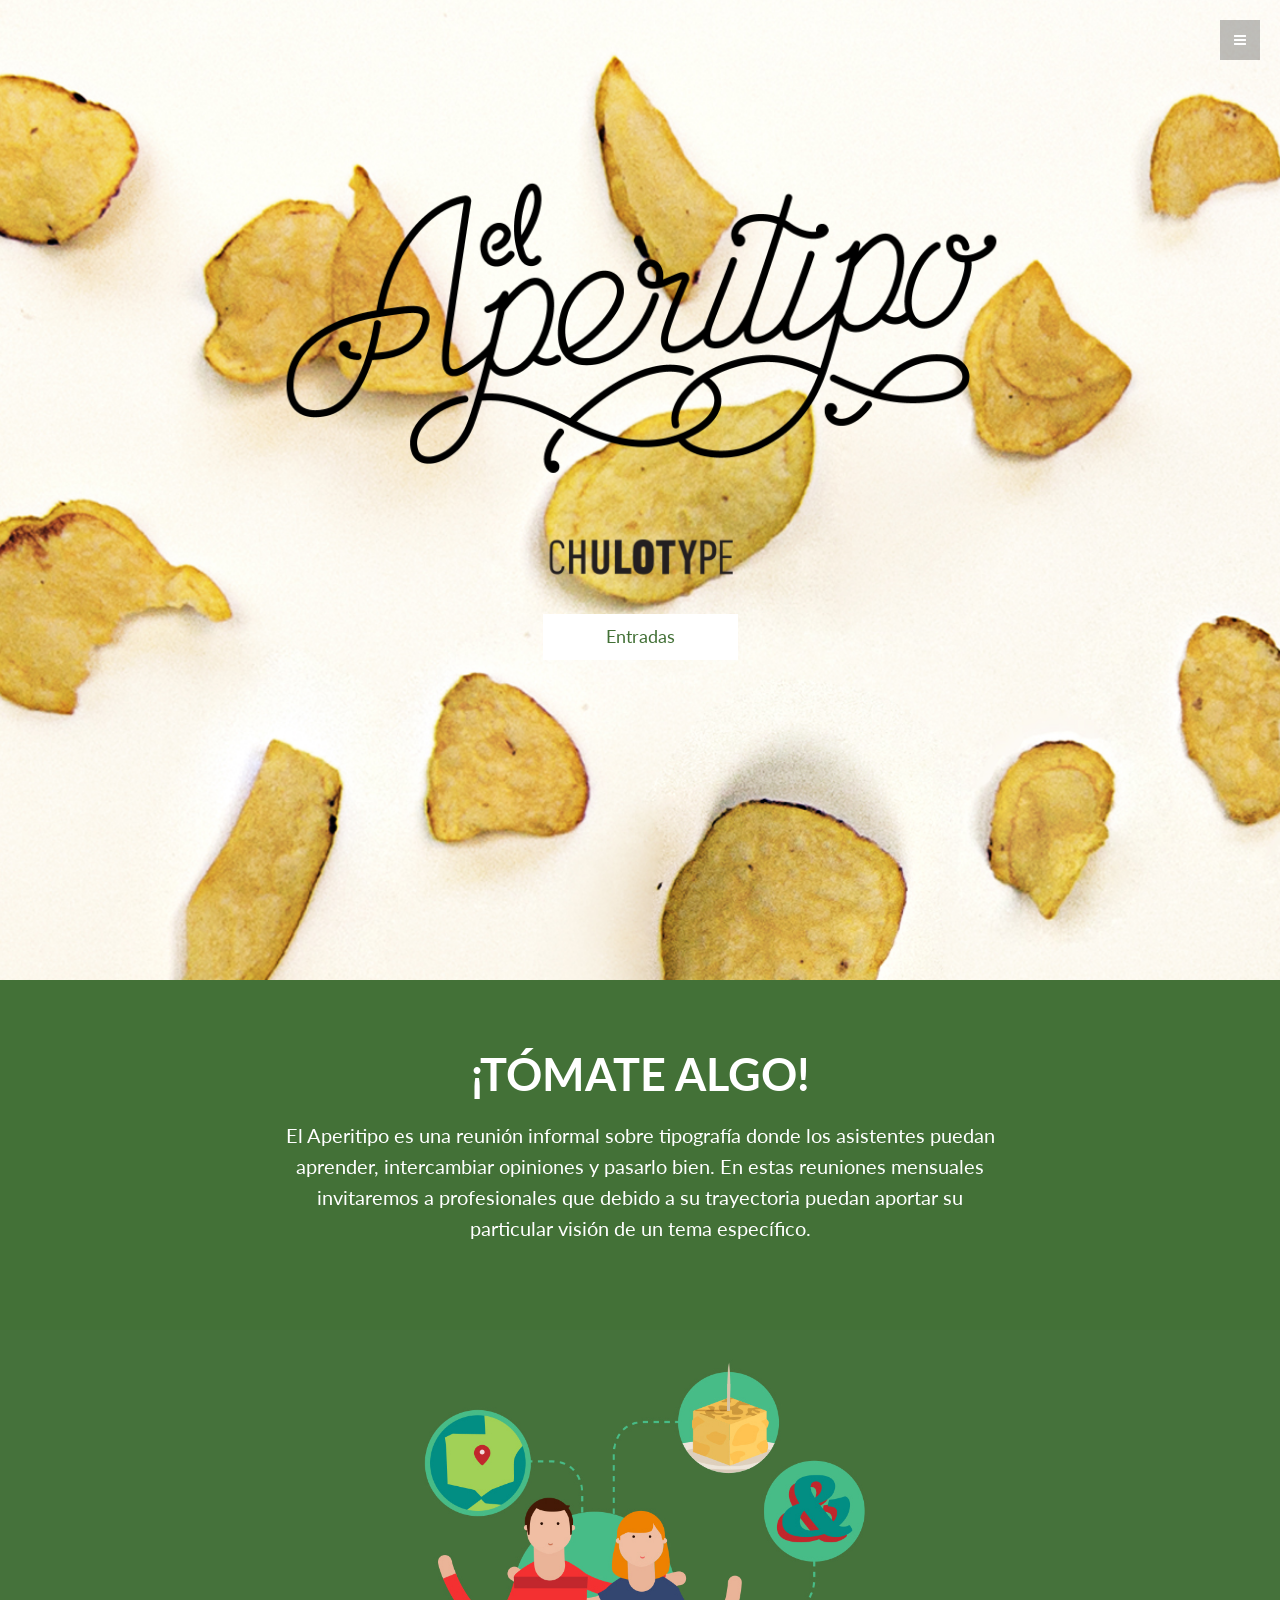
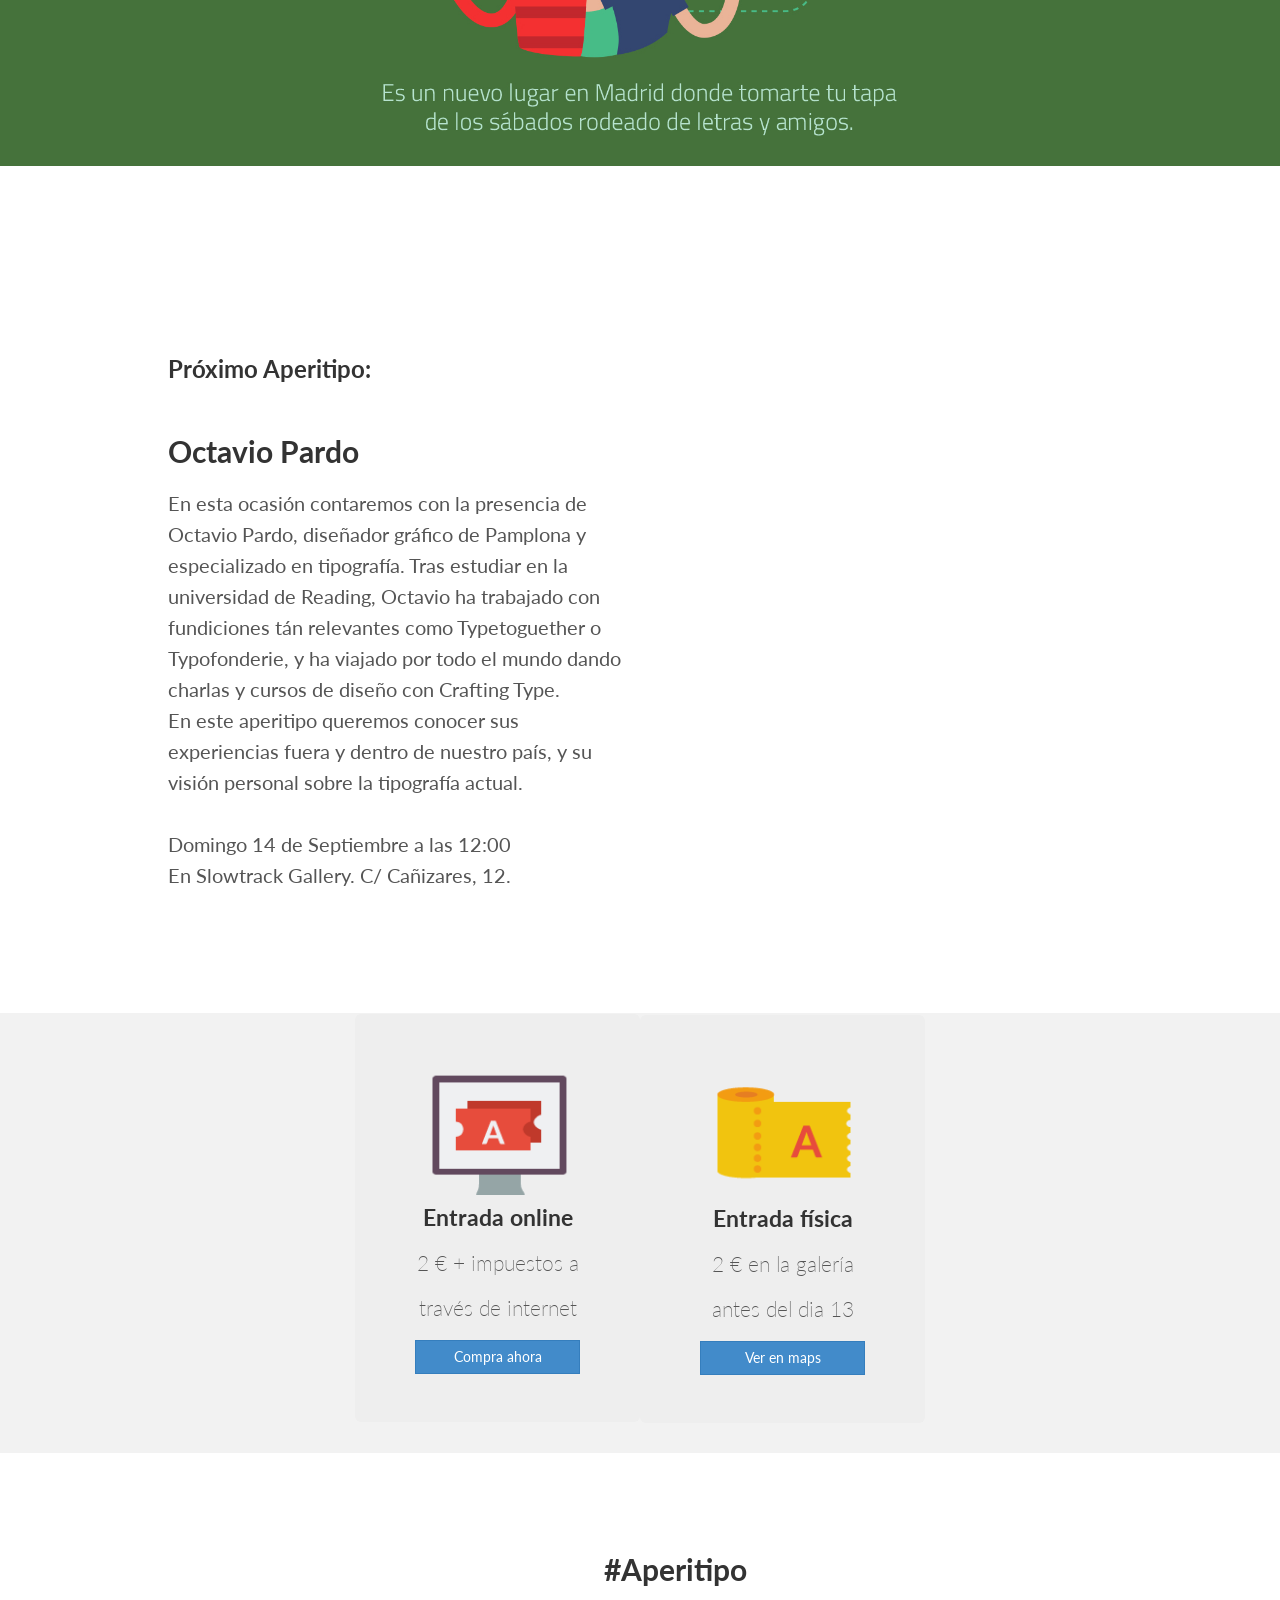
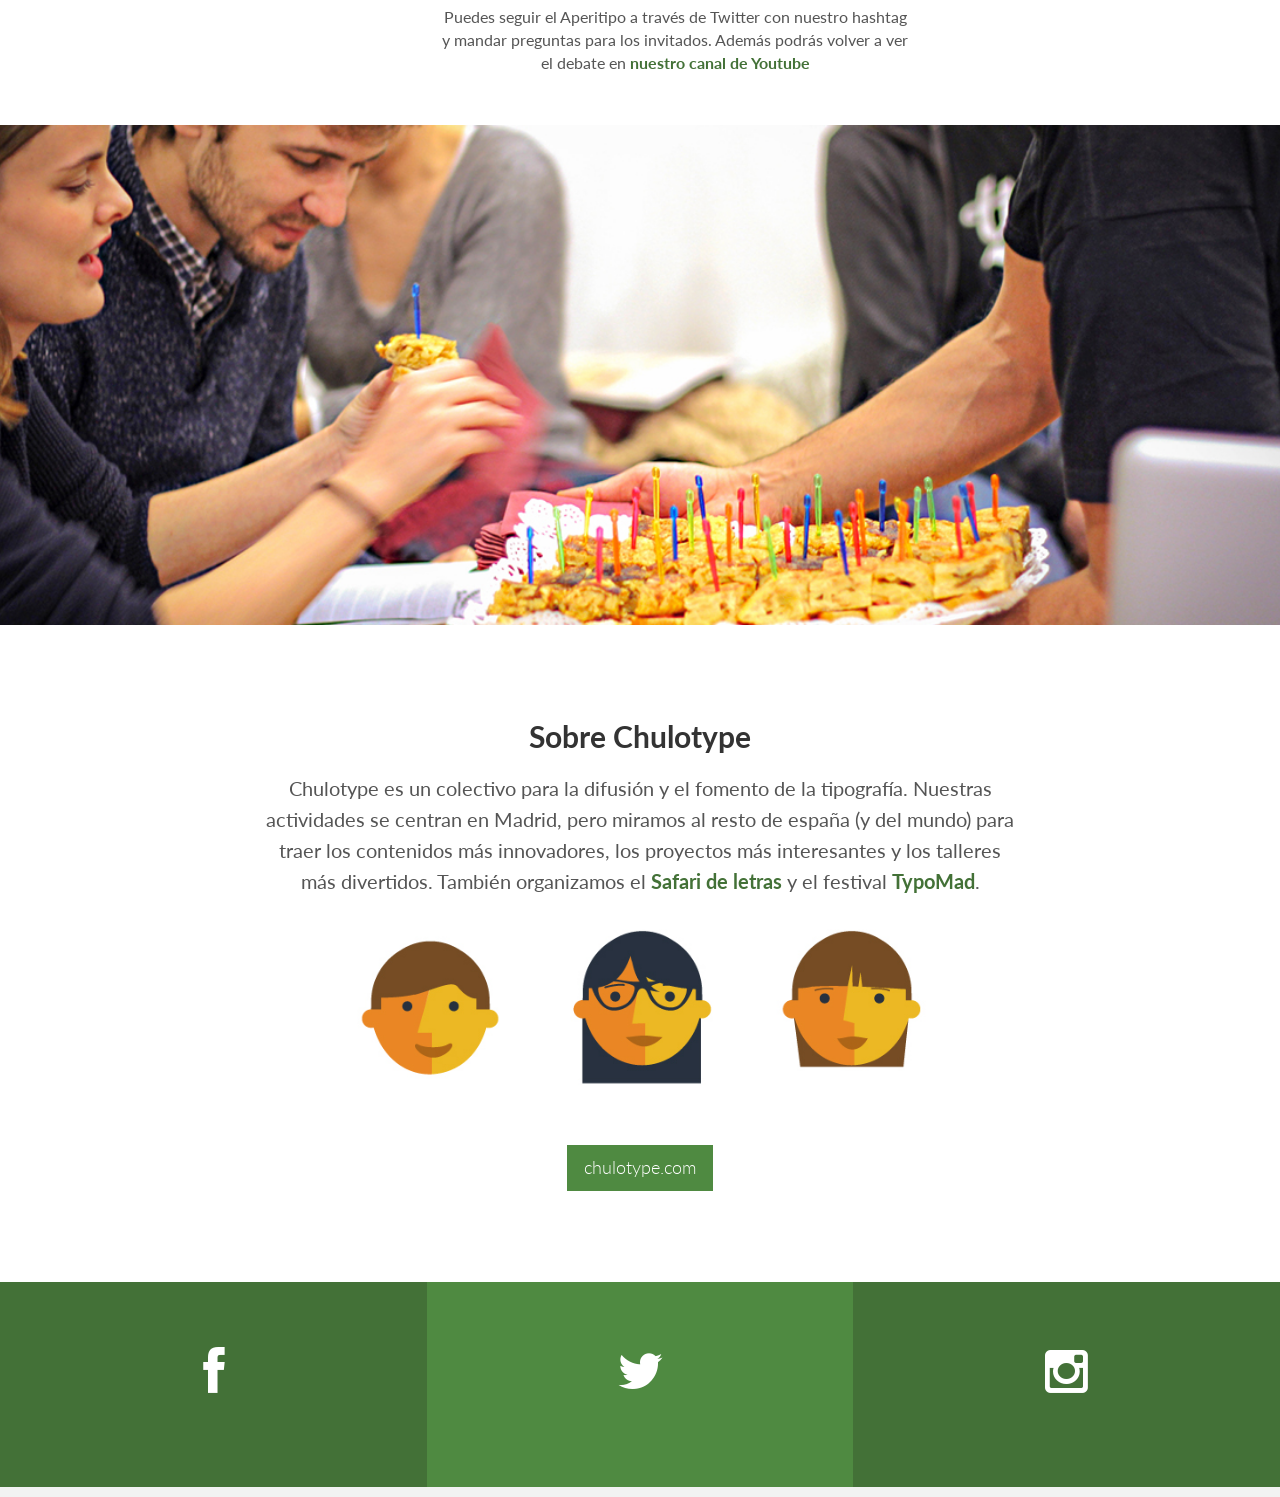
==== commit 7aaffe3b: "t" ====
--- a/index.html
+++ b/index.html
@@ -39,15 +39,16 @@
 		<div class="menu-wrap">
 			<h1 class="logo"><a href="index.html#home">MENU</a></h1>
 			<i class="fa fa-arrow-right menu-close"></i>
-			<a href="https://chulotype.yapsody.com/">Entradas</a>
-			<a href="http://chulotype.com/">Chulotype</a>
-			<a href="http://chulotype.com/safari/">Safari de letras</a>
+			<a href="https://chulotype.yapsody.com/" target="blank">Entradas</a>
+			<a href="http://chulotype.com/" target="blank">Chulotype</a>
+			<a href="http://chulotype.com/safari/" target="blank">Safari de letras</a>
+			<a href="http://typomad.com" target="blank">TYPOMAD</a>
 			<a href="#">Talleres (soon)</a>
 			<!-- <a href="about.html">About</a>
 			<a href="#contact">Contact</a> -->
-			<a href="https://www.facebook.com/chulotype"><i class="fa fa-facebook"></i></a>
-			<a href="https://twitter.com/chulotype"><i class="fa fa-twitter" style="margin-right: 15px;"></i></a>
-			<a href="mailto:chulotype@gmail.com"><i class="fa fa-envelope"></i></a>
+			<a href="https://www.facebook.com/chulotype" target="blank"><i class="fa fa-facebook"></i></a>
+			<a href="https://twitter.com/chulotype" target="blank"><i class="fa fa-twitter" style="margin-right: 15px;"></i></a>
+			<a href="mailto:chulotype@gmail.com" target="blank"><i class="fa fa-envelope"></i></a>
 		</div>
 		
 		<!-- Menu button -->
@@ -177,12 +178,12 @@
 				
 
 				<div class="col-lg-5 col-lg-offset-1 col-md-5 col-md-offset-1 col-sm-10 col-sm-offset-1 col-xs-10 col-xs-offset-1" style="margin-top: 50px; text-align: left;">
-					<h3>Próximo Aperitipo:</h3><h2><br>José María Cerezo</h2>
-					<p>En el próximo aperitipo queremos hablar con uno de los grandes nombres de la tipografía en España y en Madrid. José María Cerezo, una persona que puede no ser tan conocida hoy en día, pero que ha vivido en primera fila la evolución de la tipografía y el diseño hacia lo digital, y que tiene mucho que decir sobre el panorama actual. Escribió en 1997 su libro Diseñadores en la Nebulosa, que ya es imprescindible para muchos profesionales.<br>En este aperitipo queremos debatir con él sobre la escena en Madrid, el uso actual de las tipos y conocer más de su interesante trabajo.<br><br>14 de Junio a las 12:00<br>En Slowtrack Gallery.<br><br><br> </p>
+					<h3>Próximo Aperitipo:</h3><h2><br>Octavio Pardo</h2>
+					<p>En esta ocasión contaremos con la presencia de Octavio Pardo, diseñador gráfico de Pamplona y especializado en tipografía. Tras estudiar en la universidad de Reading, Octavio ha trabajado con fundiciones tán relevantes como Typetoguether o Typofonderie, y ha viajado por todo el mundo dando charlas y cursos de diseño con Crafting Type.<br>En este aperitipo queremos conocer sus experiencias fuera y dentro de nuestro país, y su visión personal sobre la tipografía actual.<br><br>Domingo 14 de Septiembre a las 12:00<br>En Slowtrack Gallery. C/ Cañizares, 12.<br><br><br> </p>
 					<!-- <p><button type="button" class="btn btn-red btn-lg">Call To Action Button</button></p> -->
 				</div>
 				<div class="col-lg-5 col-lg-offset-0 col-md-6 col-md-offset-0 col-sm-10 col-sm-offset-1 col-xs-10 col-xs-offset-1" style="margin-top: 50px;">
-					<img class="img-responsive" src="assets/img/Cartel-jmc.jpg" alt="" align="center">
+					<img class="img-responsive" src="assets/img/Cartel-octavio.jpg" alt="" align="center">
 				</div>
 			</div> <!-- LINEA 1 final -->
 
@@ -212,7 +213,7 @@
     <img src="assets/img/online.png" class="img-responsive">
     <h5 class="producttitle centered" style="font-size: 23px;">Entrada online</h5>
     <div class="productprice"></div><div class="pricetext centered">2 € + impuestos a través de internet</div>
-	<a href="https://chulotype.yapsody.com/" class="btn btn-primary btn-large btn-block" style="margin-top:10px;" role="button">Compra ahora</a>
+	<a href="https://chulotype.yapsody.com/" class="btn btn-primary btn-large btn-block" style="margin-top:10px;" role="button" target="blank">Compra ahora</a>
 </div>
 
 <div class="interjumby col-md-4 col-sm-4 col-xs-4 col-lg-0 column productbox">
@@ -222,8 +223,8 @@
     <img src="assets/img/galeria.png" class="img-responsive">
     <h5 class="producttitle centered" style="font-size: 23px;">Entrada física</h5>
     <div class="productprice"></div><div class="pricetext centered">2 € en la galería
-	</br>antes del dia 14</div>
-	<center><a href="https://www.google.es/maps/place/SLOWTRACK+Ca%C3%B1izares/@40.4126162,-3.7017175,17z/data=!3m1!4b1!4m2!3m1!1s0xd42262aa189a7a5:0xead72987119f7bb1" class="btn btn-primary btn-large btn-block" style="margin-top:10px;" role="button">Ver en maps</a></center>
+	</br>antes del dia 13</div>
+	<center><a href="https://www.google.es/maps/place/SLOWTRACK+Ca%C3%B1izares/@40.4126162,-3.7017175,17z/data=!3m1!4b1!4m2!3m1!1s0xd42262aa189a7a5:0xead72987119f7bb1" class="btn btn-primary btn-large btn-block" style="margin-top:10px;" role="button" target="blank">Ver en maps</a></center>
 
 </div>
 
@@ -267,7 +268,7 @@
 
 				<div class="col-lg-8 col-lg-offset-1 col-md-10 col-md-offset-0">
 
-					<p><h2>#Aperitipo</h2>Puedes seguir el Aperitipo a través de Twitter con nuestro hashtag y mandar preguntas para los invitados. Además podrás volver a ver el debate en nuestro canal de Youtube</p>
+					<p><h2>#Aperitipo</h2>Puedes seguir el Aperitipo a través de Twitter con nuestro hashtag y mandar preguntas para los invitados. Además podrás volver a ver el debate en <a href="https://www.youtube.com/channel/UChTaW5sujgURU-nyEIWPO8w">nuestro canal de Youtube</a></p>
 					
 					</div>
 					
@@ -326,7 +327,7 @@
 			<div class="row" style="margin-top: 40px;">
 				<div class="col-lg-8 col-lg-offset-2 col-md-8 col-md-offset-2">
 					<h2>Sobre Chulotype</h2>
-					<p>Chulotype es un colectivo para la difusión y el fomento de la tipografía. Nuestras actividades se centran en Madrid, pero miramos al resto de españa (y del mundo) para traer los contenidos más innovadores, los proyectos más interesantes y los talleres más divertidos. También organizamos el <a href="http://chulotype.com/aperitipo/">Aperitipo</a> y el festival <a href="http://typomad.com/">Typo_Mad</a>.</p>
+					<p>Chulotype es un colectivo para la difusión y el fomento de la tipografía. Nuestras actividades se centran en Madrid, pero miramos al resto de españa (y del mundo) para traer los contenidos más innovadores, los proyectos más interesantes y los talleres más divertidos. También organizamos el <a href="http://chulotype.com/safari/">Safari de letras</a> y el festival <a href="http://typomad.com/">TypoMad</a>.</p>
 					<img class="img-responsive col-lg-10 col-lg-offset-1 col-md-10 col-md-offset-1" style="margin-top: 0px; margin-bottom: 50px;" src="assets/img/caras.jpg" alt="">
 					<p><a href="http://chulotype.com" class="btn btn-red btn-lg" target="_blank">chulotype.com</a><br><br></p>
 				</div>
@@ -341,17 +342,17 @@
 			<div class="row">
 				<div class="col-lg-4 col-md-4 col-sm-4 col-xs-4 dg">
 					
-					<p class="centered"><a href="https://www.facebook.com/chulotype"><i class="fa fa-facebook"></i></a></p>
+					<p class="centered"><a href="https://www.facebook.com/chulotype" target="blank"><i class="fa fa-facebook"></i></a></p>
 					
 				</div>
 				<div class="col-lg-4 col-md-4 col-sm-4 col-xs-4 lg">
 					
-					<p class="centered"><a href="https://twitter.com/chulotype"><i class="fa fa-twitter"></i></a></p>
+					<p class="centered"><a href="https://twitter.com/chulotype" target="blank"><i class="fa fa-twitter"></i></a></p>
 					
 				</div>
 				<div class="col-lg-4 col-md-4 col-sm-4 col-xs-4 dg">
 					
-					<p class="centered"><a href="#"><i class="fa fa-instagram"></i></a></p>
+					<p class="centered"><a href="#"><i class="fa fa-instagram" target="blank"></i></a></p>
 					
 				</div>
 			</div><!-- row -->
--- a/assets/css/main.css
+++ b/assets/css/main.css
@@ -50,6 +50,7 @@
 }
 a {
     color: #437137;
+    font-weight: 700;
     word-wrap: break-word;
     -webkit-transition: color .1s ease-in, background .1s ease-in;
     -moz-transition: color .1s ease-in, background .1s ease-in;
